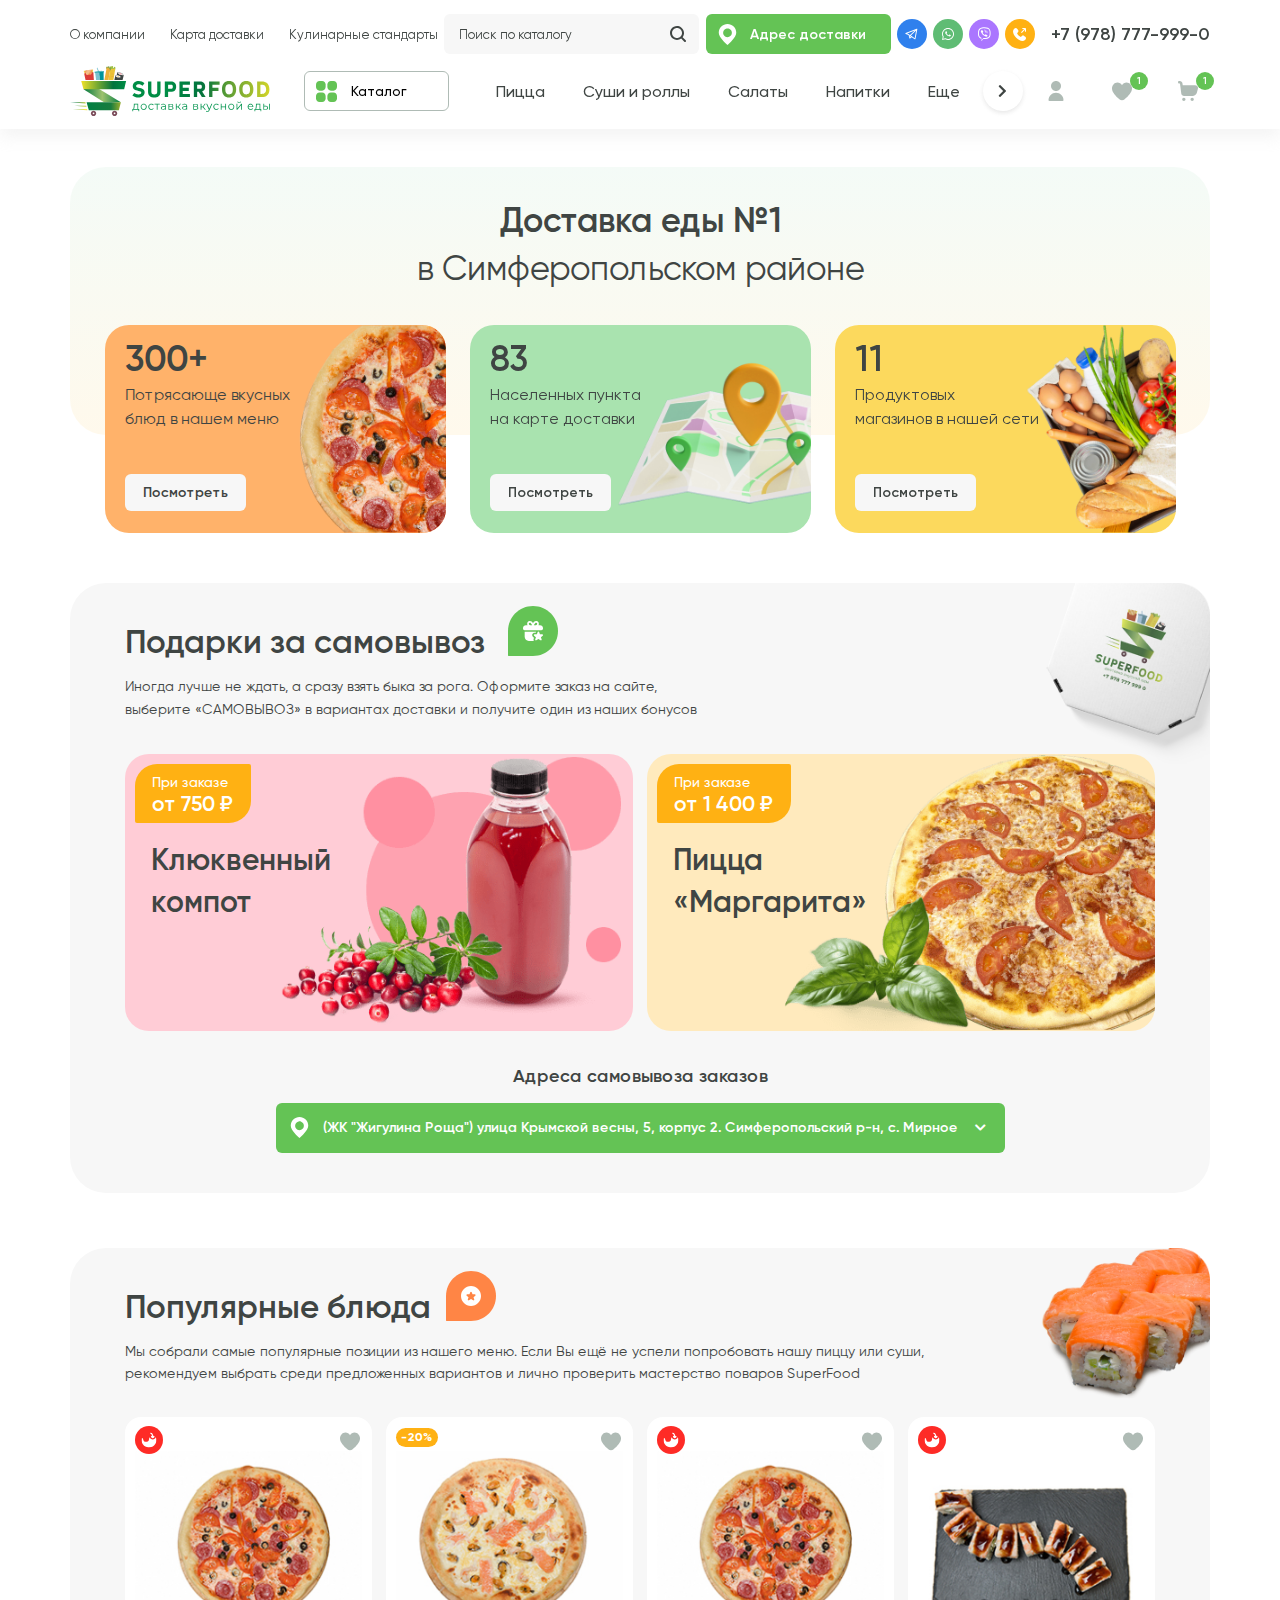
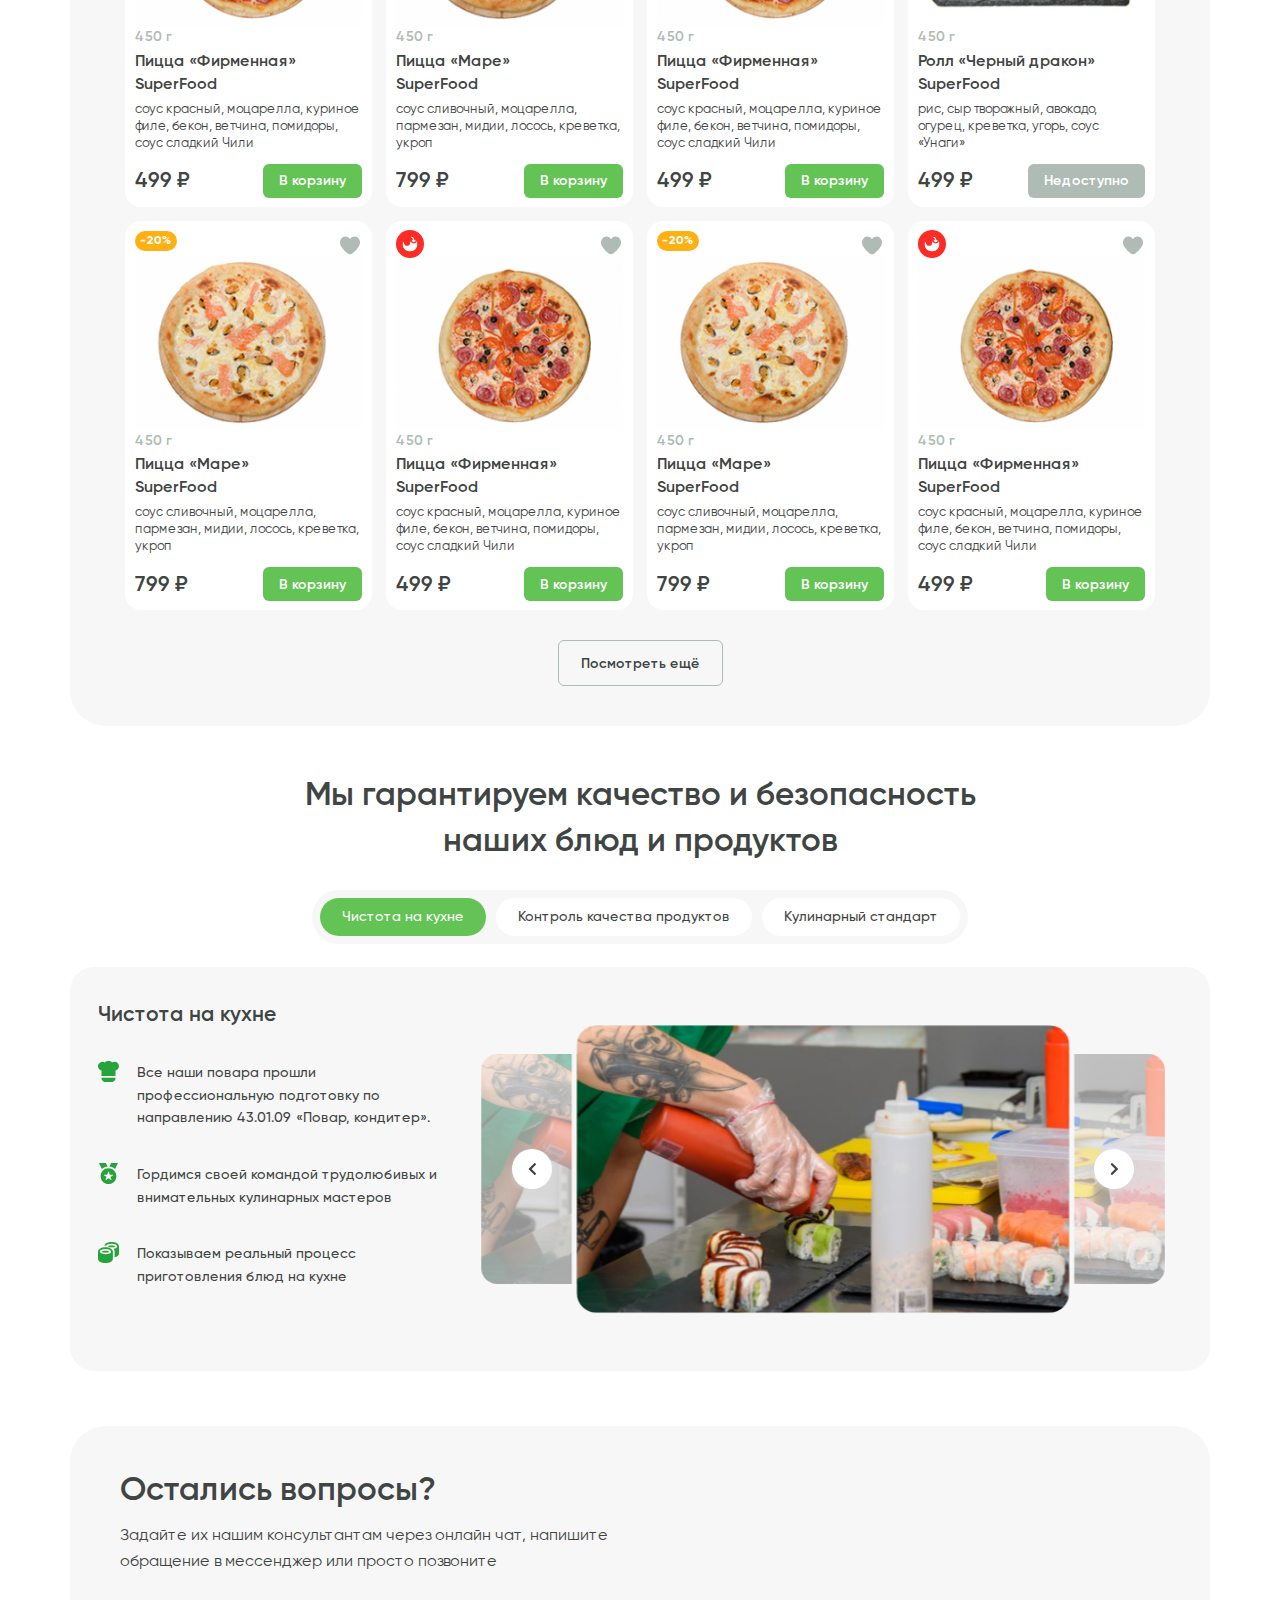
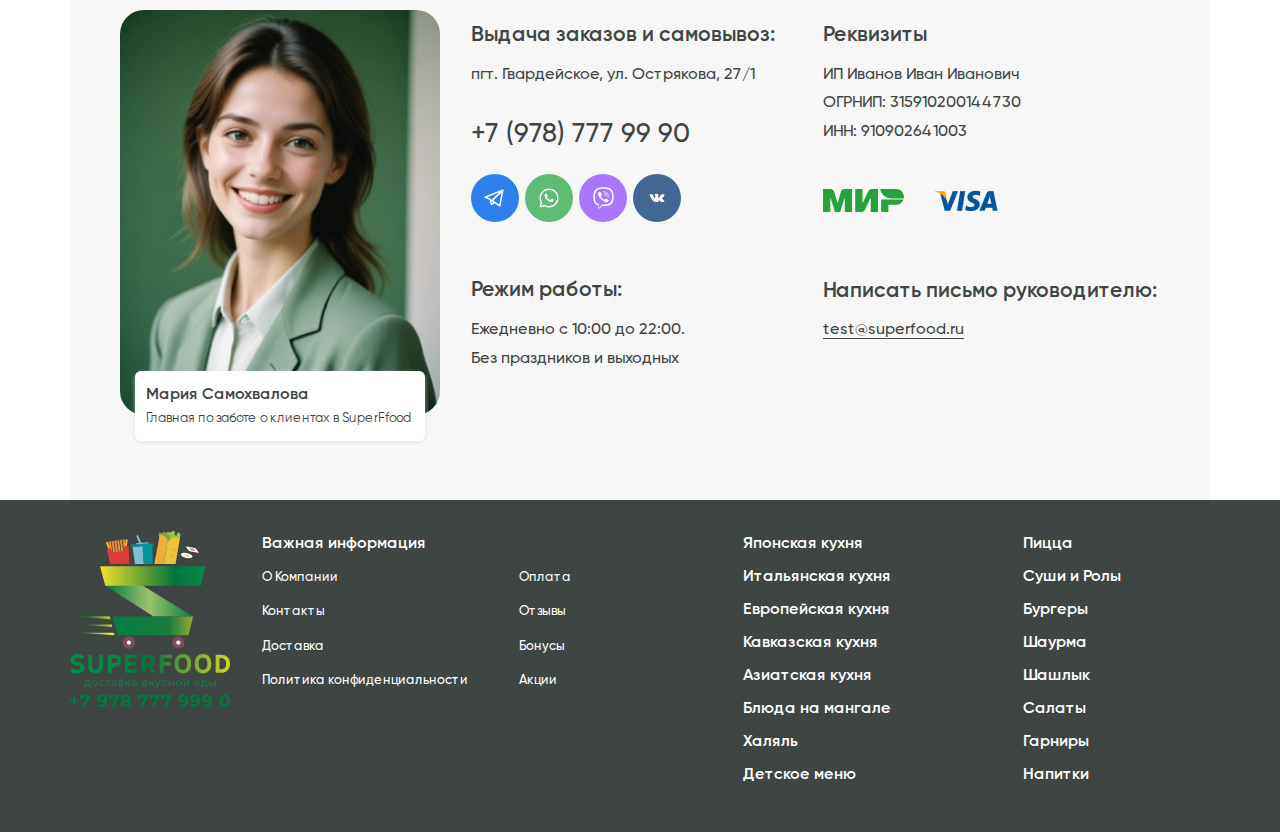
==== index.html @ f04317c8 "Add files via upload" ====
<!DOCTYPE html>
<!--[if lt IE 7]><html lang="ru" class="lt-ie9 lt-ie8 lt-ie7"><![endif]-->
<!--[if IE 7]><html lang="ru" class="lt-ie9 lt-ie8"><![endif]-->
<!--[if IE 8]><html lang="ru" class="lt-ie9"><![endif]-->
<!--[if gt IE 8]><!-->
<html lang="ru">
<!--<![endif]-->
<head>
	<meta charset="utf-8" />
	<title>Заголовок</title>
	<meta http-equiv="X-UA-Compatible" content="IE=edge" />
	<meta name="viewport" content="width=device-width, initial-scale=1, maximum-scale=1">
	<meta name="format-detection" content="telephone=no" />
	<link rel="shortcut icon" href="favicon.png" />
	<link rel="stylesheet" href="libs/bootstrap/bootstrap-grid.css" />
	<link rel="stylesheet" href="libs/fontawesome-free-5.12.0-web/css/all.min.css" />
	<link rel="stylesheet" href="libs/fancybox-master/dist/jquery.fancybox.min.css" />
	<link rel="stylesheet" href="libs/slick-1.5.9/slick/slick.css" />
	<link rel="stylesheet" href="libs/slick-1.5.9/slick/slick-theme.css" />
	<link rel="stylesheet" href="css/fonts.css" />
	<link rel="stylesheet" href="css/main.css?ver=1.1" />
	<link rel="stylesheet" href="css/media.css?ver=1.1" />
</head>
<body>

	<div class="wrapper">

		<div class="buttons-fixed">
			<a href="#" class="btn-fixed">
				<span class="btn-fixed__icon">
					<img src="img/menu.svg" alt="alt">
				</span>
				<span class="btn-fixed__title">Каталог</span>
			</a>
			<a href="#" class="btn-fixed">
				<span class="btn-fixed__icon">
					<img src="img/user.svg" alt="alt">
				</span>
				<span class="btn-fixed__title">Войти</span>
			</a>
			<a href="#" class="btn-fixed">
				<span class="btn-fixed__icon">
					<img src="img/heart.svg" alt="alt">
					<span class="btn-fixed__value">1</span>
				</span>
				<span class="btn-fixed__title">Избранное</span>
			</a>
			<a href="#" class="btn-fixed">
				<span class="btn-fixed__icon">
					<img src="img/cart.svg" alt="alt">
					<span class="btn-fixed__value">1</span>
				</span>
				<span class="btn-fixed__title">Корзина</span>
			</a>
			<a href="tel:+79787779990" class="phone-mobile"><img src="img/call.svg" alt="alt"></a>
		</div>

		<header class="header">
			<div class="container">
				<div class="header__top">
					<ul class="menu">
						<li><a href="#">О компании</a></li>
						<li><a href="#">Карта доставки</a></li>
						<li><a href="#">Кулинарные стандарты</a></li>
					</ul>
					<div class="form-search">
						<form>
							<input type="text" placeholder="Поиск по каталогу" required="required">
							<button class="btn-search"></button>
						</form>
					</div>
					<a href="#" class="btn-main btn-main_location"><img src="img/marker.svg" alt="alt">Адрес доставки</a>
					<ul class="list-socials">
						<li><a href="#" target="_blank"><img src="img/tg.svg" alt="alt"></a></li>
						<li><a href="#" target="_blank"><img src="img/wp.svg" alt="alt"></a></li>
						<li><a href="#" target="_blank"><img src="img/vb.svg" alt="alt"></a></li>
					</ul>
					<a href="tel:+79787779990" class="phone-main"><img src="img/call.svg" alt="alt">+7 (978) 777-999-0</a>
					<span class='sandwich'>
						<span class='sw-topper'></span>
						<span class='sw-bottom'></span>
						<span class='sw-footer'></span>
					</span>
				</div>
				<div class="header__bottom">
					<a href="#" class="logo">
						<img src="img/logo.svg" alt="alt">
					</a>
					<a href="#" class="btn-catalog"><img src="img/menu.svg" alt="alt">Каталог</a>
					<ul class="navigation">
						<li><a href="#">Пицца</a></li>
						<li><a href="#">Суши и роллы</a></li>
						<li><a href="#">Салаты</a></li>
						<li><a href="#">Напитки</a></li>
						<li><a href="#">Еще</a></li>
						<li><a href="#">Пицца</a></li>
						<li><a href="#">Суши и роллы</a></li>
						<li><a href="#">Салаты</a></li>
						<li><a href="#">Напитки</a></li>
					</ul>
					<a href="#" class="btn-header">
						<img src="img/user.svg" alt="alt">
					</a>
					<a href="#" class="btn-header">
						<span class="btn-header__value">1</span>
						<img src="img/heart.svg" alt="alt">
					</a>
					<a href="#" class="btn-header">
						<span class="btn-header__value">1</span>
						<img src="img/cart.svg" alt="alt">
					</a>
				</div>
			</div>
			<div class="menu-mobile">
				<ul class="menu">
					<li><a href="#">Главная</a></li>
					<li><a href="#">О компании</a></li>
					<li><a href="#">Карта доставки</a></li>
					<li><a href="#">Кулинарные стандарты</a></li>
				</ul>
				<a href="#" class="btn-main btn-main_location"><img src="img/marker.svg" alt="alt">Адрес доставки</a>
				<a href="tel:+79787779990" class="phone-main"><img src="img/call.svg" alt="alt">+7 (978) 777-999-0</a>
			</div>
			<div class="menu-overlay"></div>
		</header>

		<section class="billbord">
			<div class="container">
				<div class="billbord__block">
					<h1 class="title-big"><strong>Доставка еды №1</strong> <br>в Симферопольском районе</h1>
					<ul class="slider-banners">
						<li>
							<div class="item-banner item-banner_1">
								<div class="item-banner__value">300+</div>
								<p>Потрясающе вкусных <br>блюд в нашем меню</p>
								<a href="#" class="btn-main">Посмотреть</a>
								<div class="item-banner__image">
									<img src="img/banner1.png" alt="alt">
								</div>
							</div>
						</li>
						<li>
							<div class="item-banner item-banner_2">
								<div class="item-banner__value">83</div>
								<p>Населенных пункта <br>на карте доставки</p>
								<a href="#" class="btn-main">Посмотреть</a>
								<div class="item-banner__image">
									<img src="img/banner2.png" alt="alt">
								</div>
							</div>
						</li>
						<li>
							<div class="item-banner item-banner_3">
								<div class="item-banner__value">11</div>
								<p>Продуктовых <br>магазинов в нашей сети</p>
								<a href="#" class="btn-main">Посмотреть</a>
								<div class="item-banner__image">
									<img src="img/banner3.png" alt="alt">
								</div>
							</div>
						</li>
					</ul>
				</div>
			</div>
		</section>

		<section class="pickup">
			<div class="container">
				<div class="pickup__block">
					<h2 class="title-section">Подарки за самовывоз <img src="img/ic_title1.svg" alt="alt"></h2>
					<div class="descr-section">Иногда лучше не ждать, а сразу взять быка за рога. Оформите заказ на сайте, выберите <span>«самовывоз»</span> в вариантах доставки и получите один из наших бонусов</div>
					<div class="row row_main">
						<div class="col-lg-6">
							<a href="#" class="item-product item-product_1">
								<span class="item-product__price">При заказе <strong>от 750 ₽</strong></span>
								<span class="item-product__title">Клюквенный компот</span>
								<span class="item-product__image">
									<img src="img/item_product1.png" class="hidden-mob" alt="alt">
									<img src="img/item_product1_mob.png" class="show-mob" alt="alt">
								</span>
							</a>
						</div>
						<div class="col-lg-6">
							<a href="#" class="item-product item-product_2">
								<span class="item-product__price">При заказе <strong>от 1 400 ₽</strong></span>
								<span class="item-product__title">Пицца «Маргарита»</span>
								<span class="item-product__image">
									<img src="img/item_product2.png" alt="alt">
								</span>
							</a>
						</div>
					</div>
					<div class="title-small">Адреса самовывоза заказов</div>
					<div class="wrap-select">
						<div class="select-location">
							<select>
								<option value="1">(ЖК "Жигулина Роща") улица Крымской весны, 5, корпус 2. Симферопольский р-н, с. Мирное</option>
								<option value="1">(ЖК "Жигулина Роща") улица Крымской весны, 5, корпус 2. Симферопольский р-н, с. Мирное</option>
								<option value="1">(ЖК "Жигулина Роща") улица Крымской весны, 5, корпус 2. Симферопольский р-н, с. Мирное</option>
							</select>
						</div>
					</div>
					<div class="pickup__image">
						<img src="img/ic_pickup.png" alt="alt">
					</div>
				</div>
			</div>
		</section>

		<section class="catalog">
			<div class="container">
				<div class="catalog__block">
					<h2 class="title-section">Популярные блюда<img src="img/ic_title2.svg" alt="alt"></h2>
					<div class="descr-section">Мы собрали самые популярные позиции из нашего меню. Если Вы ещё не успели попробовать нашу пиццу или суши, рекомендуем выбрать среди предложенных вариантов и лично проверить мастерство поваров SuperFood</div>
					<div class="row row_main">
						<div class="col-lg-3 col-md-4 col-6">
							<div class="item-catalog">
								<div class="tags-wrap">
									<div class="tag"><img src="img/tag1.svg" alt="alt"></div>
								</div>
								<div class="btn-like"></div>
								<a href="#" class="item-catalog__image">
									<img src="img/catalog1.jpg" alt="alt">
								</a>
								<div class="item-catalog__value">450 г</div>
								<a href="#" class="item-catalog__title">Пицца «Фирменная» SuperFood</a>
								<div class="item-catalog__descr">соус красный, моцарелла, куриное филе, бекон, ветчина, помидоры, соус сладкий Чили</div>
								<div class="item-catalog__bottom">
									<div class="price-main">499 ₽</div>
									<a href="#" class="btn-main">В корзину</a>
								</div>
							</div>
						</div>
						<div class="col-lg-3 col-md-4 col-6">
							<div class="item-catalog">
								<div class="tags-wrap">
									<div class="tag"><span>-20%</span></div>
								</div>
								<div class="btn-like"></div>
								<a href="#" class="item-catalog__image">
									<img src="img/catalog2.jpg" alt="alt">
								</a>
								<div class="item-catalog__value">450 г</div>
								<a href="#" class="item-catalog__title">Пицца «Маре» <br>SuperFood</a>
								<div class="item-catalog__descr">соус сливочный, моцарелла, пармезан, мидии, лосось, креветка, укроп</div>
								<div class="item-catalog__bottom">
									<div class="price-main">799 ₽</div>
									<a href="#" class="btn-main">В корзину</a>
								</div>
							</div>
						</div>
						<div class="col-lg-3 col-md-4 col-6">
							<div class="item-catalog">
								<div class="tags-wrap">
									<div class="tag"><img src="img/tag1.svg" alt="alt"></div>
								</div>
								<div class="btn-like"></div>
								<a href="#" class="item-catalog__image">
									<img src="img/catalog1.jpg" alt="alt">
								</a>
								<div class="item-catalog__value">450 г</div>
								<a href="#" class="item-catalog__title">Пицца «Фирменная» SuperFood</a>
								<div class="item-catalog__descr">соус красный, моцарелла, куриное филе, бекон, ветчина, помидоры, соус сладкий Чили</div>
								<div class="item-catalog__bottom">
									<div class="price-main">499 ₽</div>
									<a href="#" class="btn-main">В корзину</a>
								</div>
							</div>
						</div>
						<div class="col-lg-3 col-md-4 col-6">
							<div class="item-catalog">
								<div class="tags-wrap">
									<div class="tag"><img src="img/tag1.svg" alt="alt"></div>
								</div>
								<div class="btn-like"></div>
								<a href="#" class="item-catalog__image">
									<img src="img/catalog3.jpg" alt="alt">
								</a>
								<div class="item-catalog__value">450 г</div>
								<a href="#" class="item-catalog__title">Ролл «Черный дракон» <br>SuperFood</a>
								<div class="item-catalog__descr">рис, сыр творожный, авокадо, огурец, креветка, угорь, соус «Унаги»</div>
								<div class="item-catalog__bottom">
									<div class="price-main">499 ₽</div>
									<a href="#" class="btn-main disabled">Недоступно</a>
								</div>
							</div>
						</div>
						<div class="col-lg-3 col-md-4 col-6">
							<div class="item-catalog">
								<div class="tags-wrap">
									<div class="tag"><span>-20%</span></div>
								</div>
								<div class="btn-like"></div>
								<a href="#" class="item-catalog__image">
									<img src="img/catalog2.jpg" alt="alt">
								</a>
								<div class="item-catalog__value">450 г</div>
								<a href="#" class="item-catalog__title">Пицца «Маре» <br>SuperFood</a>
								<div class="item-catalog__descr">соус сливочный, моцарелла, пармезан, мидии, лосось, креветка, укроп</div>
								<div class="item-catalog__bottom">
									<div class="price-main">799 ₽</div>
									<a href="#" class="btn-main">В корзину</a>
								</div>
							</div>
						</div>
						<div class="col-lg-3 col-md-4 col-6">
							<div class="item-catalog">
								<div class="tags-wrap">
									<div class="tag"><img src="img/tag1.svg" alt="alt"></div>
								</div>
								<div class="btn-like"></div>
								<a href="#" class="item-catalog__image">
									<img src="img/catalog1.jpg" alt="alt">
								</a>
								<div class="item-catalog__value">450 г</div>
								<a href="#" class="item-catalog__title">Пицца «Фирменная» SuperFood</a>
								<div class="item-catalog__descr">соус красный, моцарелла, куриное филе, бекон, ветчина, помидоры, соус сладкий Чили</div>
								<div class="item-catalog__bottom">
									<div class="price-main">499 ₽</div>
									<a href="#" class="btn-main">В корзину</a>
								</div>
							</div>
						</div>
						<div class="col-lg-3 col-md-4 col-6">
							<div class="item-catalog">
								<div class="tags-wrap">
									<div class="tag"><span>-20%</span></div>
								</div>
								<div class="btn-like"></div>
								<a href="#" class="item-catalog__image">
									<img src="img/catalog2.jpg" alt="alt">
								</a>
								<div class="item-catalog__value">450 г</div>
								<a href="#" class="item-catalog__title">Пицца «Маре» <br>SuperFood</a>
								<div class="item-catalog__descr">соус сливочный, моцарелла, пармезан, мидии, лосось, креветка, укроп</div>
								<div class="item-catalog__bottom">
									<div class="price-main">799 ₽</div>
									<a href="#" class="btn-main">В корзину</a>
								</div>
							</div>
						</div>
						<div class="col-lg-3 col-md-4 col-6">
							<div class="item-catalog">
								<div class="tags-wrap">
									<div class="tag"><img src="img/tag1.svg" alt="alt"></div>
								</div>
								<div class="btn-like"></div>
								<a href="#" class="item-catalog__image">
									<img src="img/catalog1.jpg" alt="alt">
								</a>
								<div class="item-catalog__value">450 г</div>
								<a href="#" class="item-catalog__title">Пицца «Фирменная» SuperFood</a>
								<div class="item-catalog__descr">соус красный, моцарелла, куриное филе, бекон, ветчина, помидоры, соус сладкий Чили</div>
								<div class="item-catalog__bottom">
									<div class="price-main">499 ₽</div>
									<a href="#" class="btn-main">В корзину</a>
								</div>
							</div>
						</div>
					</div>
					<div class="bottom-button">
						<a href="#" class="btn-main btn-main_border">Посмотреть ещё</a>
					</div>
					<div class="catalog__image">
						<img src="img/ic_catalog.png" alt="alt">
					</div>
				</div>
			</div>
		</section>

		<section class="about">
			<div class="container">
				<h2 class="title-section">Мы гарантируем качество и безопасность наших блюд и продуктов</h2>
				<div class="tabs-wrap">
					<ul class="tabs">
						<li class="active"><a href="#tab1">Чистота на кухне</a></li>
						<li><a href="#tab2">Контроль качества продуктов</a></li>
						<li><a href="#tab3">Кулинарный стандарт</a></li>
					</ul>
				</div>
				<div class="tab-container about__block">
					<div class="tab-pane" id="tab1">
						<div class="row">
							<div class="col-lg-4">
								<div class="about__info">
									<div class="title-block">Чистота на кухне</div>
									<ul>
										<li><img src="img/ic_about1.svg" alt="alt">Все наши повара прошли профессиональную подготовку по направлению 43.01.09 «Повар, кондитер». </li>
										<li><img src="img/ic_about2.svg" alt="alt">Гордимся своей командой трудолюбивых и внимательных кулинарных мастеров </li>
										<li><img src="img/ic_about3.svg" alt="alt">Показываем реальный процесс приготовления блюд на кухне</li>
									</ul>
								</div>
							</div>
							<div class="col-lg-8">
								<ul class="slider-about">
									<li>
										<div class="slider-about__item">
											<img src="img/slide_about1.jpg" alt="alt">
										</div>
									</li>
									<li>
										<div class="slider-about__item">
											<img src="img/slide_about1.jpg" alt="alt">
										</div>
									</li>
									<li>
										<div class="slider-about__item">
											<img src="img/slide_about1.jpg" alt="alt">
										</div>
									</li>
									<li>
										<div class="slider-about__item">
											<img src="img/slide_about1.jpg" alt="alt">
										</div>
									</li>
									<li>
										<div class="slider-about__item">
											<img src="img/slide_about1.jpg" alt="alt">
										</div>
									</li>
									<li>
										<div class="slider-about__item">
											<img src="img/slide_about1.jpg" alt="alt">
										</div>
									</li>
									<li>
										<div class="slider-about__item">
											<img src="img/slide_about1.jpg" alt="alt">
										</div>
									</li>
									<li>
										<div class="slider-about__item">
											<img src="img/slide_about1.jpg" alt="alt">
										</div>
									</li>
									<li>
										<div class="slider-about__item">
											<img src="img/slide_about1.jpg" alt="alt">
										</div>
									</li>
									<li>
										<div class="slider-about__item">
											<img src="img/slide_about1.jpg" alt="alt">
										</div>
									</li>
								</ul>
							</div>
						</div>
					</div>
					<div class="tab-pane" id="tab2">
						<div class="row">
							<div class="col-lg-4">
								<div class="about__info">
									<div class="title-block">Контроль качества продуктов</div>
									<ul>
										<li><img src="img/ic_about1.svg" alt="alt">Все наши повара прошли профессиональную подготовку по направлению 43.01.09 «Повар, кондитер». </li>
										<li><img src="img/ic_about2.svg" alt="alt">Гордимся своей командой трудолюбивых и внимательных кулинарных мастеров </li>
										<li><img src="img/ic_about3.svg" alt="alt">Показываем реальный процесс приготовления блюд на кухне</li>
									</ul>
								</div>
							</div>
							<div class="col-lg-8">
								<ul class="slider-about">
									<li>
										<div class="slider-about__item">
											<img src="img/slide_about1.jpg" alt="alt">
										</div>
									</li>
									<li>
										<div class="slider-about__item">
											<img src="img/slide_about1.jpg" alt="alt">
										</div>
									</li>
									<li>
										<div class="slider-about__item">
											<img src="img/slide_about1.jpg" alt="alt">
										</div>
									</li>
									<li>
										<div class="slider-about__item">
											<img src="img/slide_about1.jpg" alt="alt">
										</div>
									</li>
									<li>
										<div class="slider-about__item">
											<img src="img/slide_about1.jpg" alt="alt">
										</div>
									</li>
									<li>
										<div class="slider-about__item">
											<img src="img/slide_about1.jpg" alt="alt">
										</div>
									</li>
									<li>
										<div class="slider-about__item">
											<img src="img/slide_about1.jpg" alt="alt">
										</div>
									</li>
									<li>
										<div class="slider-about__item">
											<img src="img/slide_about1.jpg" alt="alt">
										</div>
									</li>
									<li>
										<div class="slider-about__item">
											<img src="img/slide_about1.jpg" alt="alt">
										</div>
									</li>
									<li>
										<div class="slider-about__item">
											<img src="img/slide_about1.jpg" alt="alt">
										</div>
									</li>
								</ul>
							</div>
						</div>
					</div>
					<div class="tab-pane" id="tab3">
						<div class="row">
							<div class="col-lg-4">
								<div class="about__info">
									<div class="title-block">Кулинарный стандарт</div>
									<ul>
										<li><img src="img/ic_about1.svg" alt="alt">Все наши повара прошли профессиональную подготовку по направлению 43.01.09 «Повар, кондитер». </li>
										<li><img src="img/ic_about2.svg" alt="alt">Гордимся своей командой трудолюбивых и внимательных кулинарных мастеров </li>
										<li><img src="img/ic_about3.svg" alt="alt">Показываем реальный процесс приготовления блюд на кухне</li>
									</ul>
								</div>
							</div>
							<div class="col-lg-8">
								<ul class="slider-about">
									<li>
										<div class="slider-about__item">
											<img src="img/slide_about1.jpg" alt="alt">
										</div>
									</li>
									<li>
										<div class="slider-about__item">
											<img src="img/slide_about1.jpg" alt="alt">
										</div>
									</li>
									<li>
										<div class="slider-about__item">
											<img src="img/slide_about1.jpg" alt="alt">
										</div>
									</li>
									<li>
										<div class="slider-about__item">
											<img src="img/slide_about1.jpg" alt="alt">
										</div>
									</li>
									<li>
										<div class="slider-about__item">
											<img src="img/slide_about1.jpg" alt="alt">
										</div>
									</li>
									<li>
										<div class="slider-about__item">
											<img src="img/slide_about1.jpg" alt="alt">
										</div>
									</li>
									<li>
										<div class="slider-about__item">
											<img src="img/slide_about1.jpg" alt="alt">
										</div>
									</li>
									<li>
										<div class="slider-about__item">
											<img src="img/slide_about1.jpg" alt="alt">
										</div>
									</li>
									<li>
										<div class="slider-about__item">
											<img src="img/slide_about1.jpg" alt="alt">
										</div>
									</li>
									<li>
										<div class="slider-about__item">
											<img src="img/slide_about1.jpg" alt="alt">
										</div>
									</li>
								</ul>
							</div>
						</div>
					</div>
				</div>
			</div>
		</section>

		<section class="consultation">
			<div class="container">
				<div class="consultation__block">
					<h2 class="title-section">Остались вопросы? <img src="img/ic_title3.svg" class="show-mob" alt="alt"></h2>
					<div class="descr-section">Задайте их нашим консультантам через онлайн чат, напишите обращение в мессенджер или просто позвоните</div>
					<div class="row row_consultation">
						<div class="col-lg-4">
							<div class="consultation__image">
								<img src="img/consultation.jpg" alt="alt">
								<div class="consultation__info">
									<div class="consultation__name">Мария Самохвалова</div>
									<p>Главная по заботе о клиентах в SuperFfood</p>
								</div>
							</div>
						</div>
						<div class="col-lg-4">
							<div class="title-block">Выдача заказов и самовывоз:</div>
							<p>пгт. Гвардейское, ул. Острякова, 27/1</p>
							<a href="tel:+79787779990" class="phone-page">+7 (978) 777 99 90</a>
							<ul class="list-socials">
								<li><a href="#" target="_blank"><img src="img/tg.svg" alt="alt"></a></li>
								<li><a href="#" target="_blank"><img src="img/wp.svg" alt="alt"></a></li>
								<li><a href="#" target="_blank"><img src="img/vb.svg" alt="alt"></a></li>
								<li><a href="#" target="_blank"><img src="img/vk.svg" alt="alt"></a></li>
							</ul>
							<div class="title-block">Режим работы:</div>
							<p>Ежедневно с 10:00 до 22:00.</p>
							<p>Без праздников и выходных</p>
						</div>
						<div class="col-lg-4">
							<div class="title-block">Реквизиты</div>
							<p>ИП Иванов Иван Иванович</p>
							<p>ОГРНИП: 315910200144730</p>
							<p>ИНН: 910902641003</p>
							<ul class="list-payments">
								<li><img src="img/payment1.svg" alt="alt"></li>
								<li><img src="img/payment2.png" alt="alt"></li>
							</ul>
							<div class="title-block">Написать письмо руководителю:</div>
							<a href="mailto:test@superfood.ru" class="link-simple">test@superfood.ru</a>
						</div>
					</div>
				</div>
			</div>
		</section>

		<footer class="footer">
			<div class="container">
				<div class="row">
					<div class="col-lg-2">
						<a href="#" class="footer__logo">
							<img src="img/logo_footer.svg" class="hidden-mob" alt="alt">
							<img src="img/logo.svg" class="show-mob" alt="alt">
						</a>
					</div>
					<div class="col-lg-5">
						<div class="footer__title">Важная информация</div>
						<ul class="footer__nav footer__nav_small">
							<li><a href="#">О Компании</a></li>
							<li><a href="#">Оплата</a></li>
							<li><a href="#">Контакты </a></li>
							<li><a href="#">Отзывы</a></li>
							<li><a href="#">Доставка</a></li>
							<li><a href="#">Бонусы</a></li>
							<li><a href="#">Политика конфиденциальности</a></li>
							<li><a href="#">Акции</a></li>
						</ul>
					</div>
					<div class="col-lg-5">
						<ul class="footer__nav footer__nav_big">
							<li><a href="#">Японская кухня</a></li>
							<li><a href="#">Пицца</a></li>
							<li><a href="#">Итальянская кухня</a></li>
							<li><a href="#">Суши и Ролы</a></li>
							<li><a href="#">Европейская кухня</a></li>
							<li><a href="#">Бургеры</a></li>
							<li><a href="#">Кавказская кухня</a></li>
							<li><a href="#">Шаурма</a></li>
							<li><a href="#">Азиатская кухня</a></li>
							<li><a href="#">Шашлык</a></li>
							<li><a href="#">Блюда на мангале</a></li>
							<li><a href="#">Салаты</a></li>
							<li><a href="#">Халяль</a></li>
							<li><a href="#">Гарниры</a></li>
							<li><a href="#">Детское меню</a></li>
							<li><a href="#">Напитки</a></li>
						</ul>
					</div>
				</div>
			</div>
		</footer>
		
	</div>

	<!--[if lt IE 9]>
	<script src="libs/html5shiv/es5-shim.min.js"></script>
	<script src="libs/html5shiv/html5shiv.min.js"></script>
	<script src="libs/html5shiv/html5shiv-printshiv.min.js"></script>
	<script src="libs/respond/respond.min.js"></script>
	<![endif]-->
	<script src="libs/jquery/jquery-3.6.0.min.js"></script>
	<script src="libs/jquery-mousewheel/jquery.mousewheel.min.js"></script>
	<script src="libs/fancybox-master/dist/jquery.fancybox.min.js"></script>
	<script src="libs/slick-1.5.9/slick/slick.min.js"></script>
	<script src="libs/scroll2id/PageScroll2id.min.js"></script>
	<script src="libs/mask/jquery.maskedinput.js"></script>
	<script src="libs/jQueryFormStyler-master/jquery.formstyler.min.js"></script>
	<script src="js/common.js?ver=1.1"></script>
	<!-- Yandex.Metrika counter --><!-- /Yandex.Metrika counter -->
	<!-- Google Analytics counter --><!-- /Google Analytics counter -->
</body>
</html>
---- css/fonts.css ----
@font-face {
    font-family: 'Gilroy';
    src: url('../fonts/Gilroy-Light.eot');
    src: url('../fonts/Gilroy-Light.eot?#iefix') format('embedded-opentype'),
    url('../fonts/Gilroy-Light.woff') format('woff'),
    url('../fonts/Gilroy-Light.ttf') format('truetype');
    font-weight: 300;
    font-style: normal;
    }
@font-face {
	font-family: 'Gilroy';
	src: url('../fonts/Gilroy-Regular.eot');
	src: url('../fonts/Gilroy-Regular.eot?#iefix') format('embedded-opentype'),
	url('../fonts/Gilroy-Regular.woff') format('woff'),
	url('../fonts/Gilroy-Regular.ttf') format('truetype');
	font-weight: normal;
	font-style: normal;
}
@font-face {
	font-family: 'Gilroy';
	src: url('../fonts/Gilroy-Medium.eot');
	src: url('../fonts/Gilroy-Medium.eot?#iefix') format('embedded-opentype'),
	url('../fonts/Gilroy-Medium.woff') format('woff'),
	url('../fonts/Gilroy-Medium.ttf') format('truetype');
	font-weight: 500;
	font-style: normal;
}
@font-face {
	font-family: 'Gilroy';
	src: url('../fonts/Gilroy-SemiBold.eot');
	src: url('../fonts/Gilroy-SemiBold.eot?#iefix') format('embedded-opentype'),
	url('../fonts/Gilroy-SemiBold.woff') format('woff'),
	url('../fonts/Gilroy-SemiBold.ttf') format('truetype');
	font-weight: 600;
	font-style: normal;
}
@font-face {
	font-family: 'Gilroy';
	src: url('../fonts/Gilroy-Bold.eot');
	src: url('../fonts/Gilroy-Bold.eot?#iefix') format('embedded-opentype'),
	url('../fonts/Gilroy-Bold.woff') format('woff'),
	url('../fonts/Gilroy-Bold.ttf') format('truetype');
	font-weight: 700;
	font-style: normal;
}
---- css/main.css ----
*::-webkit-input-placeholder {
	color: #3F4543;
	opacity: 1;
}
*:-moz-placeholder {
	color: #3F4543;
	opacity: 1;
}
*::-moz-placeholder {
	color: #3F4543;
	opacity: 1;
}
*:-ms-input-placeholder {
	color: #3F4543;
	opacity: 1;
}

body input:focus:required:invalid,
body textarea:focus:required:invalid {
	
}
body input:required:valid,
body textarea:required:valid {
	
}
body {
	font-family: 'Gilroy';
	font-size: 16px;
	line-height: 150%;
	color: #3F4543;
	font-weight: 500;
	overflow-x: hidden;
	margin: 0;
	background-color: #fff;
}
button {
	cursor: pointer;
}
button, input, optgroup, select, textarea {
	font-family: inherit;
}
input {
-webkit-appearance: none;
-moz-appearance: none;
appearance: none;
}
button,
textarea,
input.text,
input[type="text"],
input[type="button"],
input[type="submit"] {
  -webkit-appearance: none;
}
*:link, 
*:visited, 
*:hover, 
*:focus,
*:active {
	outline: 0;
	-webkit-tap-highlight-color: transparent;
}
a, button, input, img {
	transition: all 0.3s;
}
h1,h2,h3,h4,h5,h6 {
	padding: 0;
	margin: 0;
	font-weight: normal;
}
.wrapper {
	padding-top: 140px;
	overflow: hidden;
}
a {
	text-decoration: none;
	outline: none;
}
* {
	outline: none !important;
}
ul {
	padding: 0;
	margin: 0;
}
ul li {
	list-style-type: none;
	outline: none;
}
img {
	outline: none;
	display: block;
}
p {
	padding: 0;
	margin: 0;
}
form {
	margin: 0;
}

.header {
	padding-bottom: 13px;
	box-shadow: 0 8px 15px rgba(217, 217, 217, 0.3);
	position: fixed;
	top: 0;
	left: 0;
	width: 100%;
	z-index: 1000;
	background: #fff;
}
.header__top {
	padding-top: 14px;
	padding-bottom: 12px;
	display: flex;
	align-items: center;
	justify-content: space-between;
}
.menu {
	gap: 48px;
	display: flex;
	align-items: center;
}
.menu li {
	font-size: 14px;
	font-weight: 400;
}
.menu li:last-child {
	margin-right: 0;
}
.menu a {
	color: #3F4543;
	border-bottom: 1px solid transparent;
}
.menu a:hover {
	border-color: #3F4543;
}
.form-search {
	width: 307px;
	position: relative;
}
.form-search input {
	height: 42px;
	padding: 0 17px;
	padding-right: 30px;
	font-size: 14px;
	font-weight: 400;
	border-radius: 6px;
	width: 100%;
	border: none;
	font-family: 'Gilroy';
	background: #F7F7F7;
}
.btn-search {
	width: 42px;
	height: 42px;
	top: 0;
	right: 0;
	border: none;
	background: transparent;
	position: absolute;
	background-image: url(../img/search.svg);
	background-repeat: no-repeat;
	background-position: center;
}
.btn-main {
	height: 42px;
	padding: 0 28px;
	border-radius: 6px;
	font-size: 16px;
	font-weight: 600;
	color: #fff;
	background: #64C355;
	font-family: 'Gilroy';
	display: inline-flex;
	align-items: center;
	justify-content: center;
	text-align: center;
}
.btn-main:hover {
	background: #3da12d;
}
.btn-main.btn-main_location {
	padding-left: 16px;
}
.btn-main.btn-main_location img {
	margin-right: 20px;
}
.list-socials {
	gap: 8px;
	display: flex;
	align-items: center;
}
.list-socials a:hover img {
	opacity: 0.8;
}
.phone-main {
	font-size: 20px;
	font-weight: 600;
	color: #3F4543;
	display: flex;
	align-items: center;
}
.phone-main img {
	margin-right: 16px;
}
.header__bottom {
	display: flex;
	align-items: center;
	justify-content: space-between;
}
.logo img {
	width: 236px;
	height: auto;
}
.btn-catalog {
	padding: 0 13px;
	height: 42px;
	min-width: 164px;
	color: #000;
	border: 1px solid #AFBBB5;
	border-radius: 6px;
	display: inline-flex;
	align-items: center;
	justify-content: flex-start;
	text-align: center;
}
.btn-catalog img {
	margin-right: 20px;
}
.btn-catalog:hover {
	color: #64C355;
}
.slider-banners:not(.slick-initialized) > li:not(:first-child),
.navigation:not(.slick-initialized) > li:not(:first-child) {
	display: none;
}
.navigation {
	width: 620px;
	margin-right: 50px;
}
.navigation a {
	height: 42px;
	padding: 0 18px;
	font-size: 18px;
	color: #3F4543;
	display: flex;
	align-items: center;
	justify-content: center;
}
.navigation a:hover {
	color: #64C355;
}
.navigation .slick-track {
	gap: 20px;
	display: flex !important;
}
.navigation .slick-slide {
	height: inherit !important;
}
.slick-arrow {
	width: 40px;
	height: 40px;
	top: 50%;
	font-size: 14px;
	color: #3F4543 !important;
	border-radius: 50%;
	box-shadow: 0 2px 4px rgba(217, 217, 217, 0.6);
	display: flex;
	align-items: center;
	justify-content: center;
	background: #fff;
	transition: all 0.3s;
}
.slick-arrow:hover {
	box-shadow: 0 2px 4px rgba(217, 217, 217, 1);	
}
.slick-arrow::before {
	display: none;
}
.slick-next {
	right: 0;
}
.slick-prev {
	left: 0;
}
.navigation .slick-next {
	right: -60px;
}
.navigation .slick-prev {
	left: -25px;
}
.navigation .slick-disabled {
	opacity: 0;
	visibility: hidden;
}
.btn-header {
	width: 20px;
	height: 20px;
	margin-right: 18px;
	display: flex;
	align-items: center;
	justify-content: center;
	position: relative;
}
.btn-header img {
	width: 100%;
	height: auto;
	transition: all 0.3s;
}
.btn-header:hover img {
	filter: brightness(40%);
}
.btn-header__value {
	width: 18px;
	height: 18px;
	top: -9px;
	right: -16px;
	font-size: 10px;
	font-weight: 600;
	background: #64C355;
	color: #fff;
	position: absolute;
	display: flex;
	align-items: center;
	justify-content: center;
	border-radius: 50%;
}

.billbord {
	padding-top: 50px;
	padding-bottom: 60px;
}
.billbord__block {
	padding: 43px 46px;
	padding-bottom: 0;
	position: relative;
	z-index: 1;
}
.billbord__block::before {
	position: absolute;
	display: block;
	content: " ";
	top: 0;
	left: 0;
	bottom: 98px;
	right: 0;
	background: linear-gradient(180deg, #f4fbf7 0%, #fff9ec 100%);
	border-radius: 36px;
	z-index: -1;
}
.title-big {
	font-size: 40px;
	line-height: 140%;
	text-align: center;
	font-weight: 400;
}
.title-big strong {
	font-weight: 600;
}
.slider-banners .slick-track {
	display: flex !important;
}
.slider-banners .slick-slide {
	padding: 0 25px;
	height: inherit !important;
}
.slider-banners .slick-list {
	margin: 0 -25px;
}
.slider-banners {
	margin-top: 47px;
}
.item-banner {
	height: 230px;
	padding: 25px 23px;
	padding-right: 145px;
	font-size: 20px;
	line-height: 150%;
	font-weight: 400;
	border-radius: 24px;
	background: #ffb26a;
	position: relative;
	display: flex;
	flex-direction: column;
	align-items: flex-start;
	overflow: hidden;
	z-index: 1;
}
.item-banner__value {
	font-size: 36px;
	margin-bottom: 12px;
	font-weight: 600;
}
.item-banner__image {
	top: 0;
	right: 0;
	bottom: 0;
	display: flex;
	align-items: center;
	justify-content: flex-end;
	position: absolute;
	z-index: -1;
}
.item-banner .btn-main {
	font-size: 14px;
	padding: 0 18px;
	height: 37px;
	margin-top: auto;
	color: #3F4543;
	background: #F7F7F7;
}
.item-banner .btn-main:hover {
	background: #e3dfdf;	
}
.item-banner_2 {
	background: #a9e3af;
}
.item-banner_3 {
	background: #fcd95d;
}

.pickup {
	padding-bottom: 74px;
}
.catalog__block,
.pickup__block {
	padding: 23px 93px;
	padding-bottom: 48px;
	background: #F7F7F7;
	border-radius: 36px;
	position: relative;
}
.catalog__image,
.pickup__image {
	top: 0;
	right: 0;
	position: absolute;
}
.title-section {
	font-size: 36px;
	margin-bottom: 10px;
	line-height: 140%;
	font-weight: 600;
	display: flex;
	align-items: flex-end;
}
.title-section img {
	margin-left: 21px;
	margin-bottom: 10px;
}
.descr-section {
	max-width: 657px;
	font-weight: 400;
	line-height: 162%;
}
.descr-section span {
	text-transform: uppercase;
}
.row {
	margin: 0 -11px;
}
.row > div {
	padding: 0 11px;
}
.row.row_main {
	margin-bottom: -24px;
}
.row.row_main > div {
	margin-bottom: 24px;
}
.item-product {
	height: 316px;
	padding: 10px;
	border-radius: 24px;
	overflow: hidden;
	background: #ffccd6;
	position: relative;
	z-index: 1;
	color: #3F4543;
	display: block;
}
.item-product__price {
	padding: 10px 23px;
	line-height: 162%;
	border-radius: 22px 2px;
	background: #FFB113;
	color: #fff;
	display: inline-block;
}
.item-product__price strong {
	font-size: 24px;
	line-height: 108%;
	font-weight: 600;
	display: block;
}
.item-product__title {
	font-size: 36px;
	margin: 24px;
	max-width: 225px;
	margin-bottom: 0;
	margin-right: 0;
	font-weight: 600;
	line-height: 140%;
	display: block;
	color: #3F4543;
}
.item-product__image {
	position: absolute;
	top: 0;
	right: 0;
	bottom: 0;
	z-index: -1;
	display: flex;
	align-items: center;
}
.item-product_1 .item-product__image {
	right: 12px;
}
.item-product_2 {
	background: #ffeabd;
}
.pickup__block .row_main {
	padding-top: 40px;
	padding-bottom: 44px;
}
.title-small {
	font-size: 20px;
	font-weight: 600;
	line-height: 140%;
}
.pickup__block .title-small {
	margin-bottom: 14px;
	text-align: center;
}
.select-location .jq-selectbox__select-text {
	padding: 0 52px;
	height: 56px;
	font-weight: 600;
	color: #fff;
	border-radius: 6px;
	background: #64C355;
	display: flex;
	align-items: center;
	justify-content: center;
	white-space: nowrap;
	overflow: hidden;
	cursor: pointer;
	background-image: url(../img/marker2.svg);
	background-repeat: no-repeat;
	background-position: left 16px center;
	transition: all 0.3s;
}
.select-location .jq-selectbox__dropdown li:hover,
.select-location .jq-selectbox__select-text:hover {
	background-color: #3da12d;
}
.select-location .jq-selectbox__trigger {
	width: 19px;
	height: 19px;
	font-size: 12px;
	right: 15px;
	color: #fff;
	top: 0;
	bottom: 0;
	margin: auto;
	position: absolute;
	cursor: pointer;
	display: flex;
	align-items: center;
	justify-content: center;
	-moz-osx-font-smoothing: grayscale;
	-webkit-font-smoothing: antialiased;
	font-style: normal;
	font-variant: normal;
	text-rendering: auto;
	line-height: 1;
	font-family: "Font Awesome 5 Pro";
	font-weight: 700;
}
.select-location .jq-selectbox__trigger:before {
	content: "\f078";
}
.select-location .jq-selectbox__dropdown {
	width: 100%;
	top: 100% !important;
	bottom: auto !important;
	color: #fff;
	border-radius: 6px;
	background: #64C355;
}
.select-location .jq-selectbox__dropdown li {
	padding: 10px 16px;
	cursor: pointer;
	transition: all 0.3s;
}
.select-location .jq-selectbox__dropdown ul {
	max-height: 300px;
	overflow: auto;
}
.select-location .jq-selectbox__dropdown ul::-webkit-scrollbar {
	-webkit-appearance: none;
}
.select-location .jq-selectbox__dropdown ul::-webkit-scrollbar:vertical {
	width: 3px;
}
.select-location .jq-selectbox__dropdown ul::-webkit-scrollbar:horizontal {
	height: 3px;
}
.select-location .jq-selectbox__dropdown ul::-webkit-scrollbar-thumb {
	background-color: #fff;
	border-radius: 10px;
}
.select-location .jq-selectbox__dropdown ul::-webkit-scrollbar-track {
	border-radius: 10px;
	background-color: #ccc;
}
.wrap-select {
	display: flex;
	align-items: center;
	justify-content: center;
}
.item-catalog {
	border-radius: 16px;
	padding: 12px 14px;
	padding-top: 42px;
	min-height: 100%;
	position: relative;
	display: flex;
	flex-direction: column;
	align-items: flex-start;
	background: #fff;
	transition: all 0.3s;
}
.item-catalog:hover {
	box-shadow: 0 5px 10px #ddd;
}
.item-catalog__image {
	height: 196px;
	display: flex;
	align-items: center;
	justify-content: center;
	width: 100%;
}
.item-catalog__image img {
	max-width: 100%;
	max-height: 100%;
}
.item-catalog__value {
	line-height: 162%;
	font-weight: 600;
	color: #AFBBB5;
}
.item-catalog__title {
	font-size: 18px;
	margin-bottom: 6px;
	line-height: 144%;
	font-weight: 600;
	color: #3F4543;
	display: block;
	width: 100%;
}
.item-catalog__descr {
	font-size: 14px;
	line-height: 130%;
	font-weight: 400;
	display: block;
	width: 100%;
}
.item-catalog__bottom {
	padding-top: 12px;
	width: 100%;
	display: flex;
	align-items: center;
	justify-content: space-between;
	margin-top: auto;
}
.price-main {
	font-size: 24px;
	line-height: 108%;
	font-weight: 600;
}
.item-catalog .btn-main {
	height: 36px;
	padding: 0 18px;
}
.tags-wrap {
	top: 12px;
	left: 14px;
	position: absolute;
	display: flex;
	align-items: center;
}
.btn-like {
	width: 20px;
	height: 20px;
	top: 17px;
	right: 15px;
	cursor: pointer;
	position: absolute;
}
.btn-like::after,
.btn-like::before {
	position: absolute;
	display: block;
	content: " ";
	top: 0;
	left: 0;
	width: 100%;
	height: 100%;
	background-image: url(../img/like.svg);
	background-repeat: no-repeat;
	background-position: center;
	background-size: contain;
	transition: all 0.3s;
}
.btn-like::after {
	background-image: url(../img/like_active.svg);
	opacity: 0;
}
.btn-like.active::before {
	opacity: 0;
}
.btn-like.active::after {
	opacity: 1;
}
.tag span {
	font-size: 13px;
	padding: 3px 6px;
	line-height: 130%;
	border-radius: 20px;
	background: #FFB113;
	font-weight: 800;
	color: #fff;
	display: inline-block;
	vertical-align: middle;
	text-align: center;
}
.catalog__block .descr-section {
	margin-bottom: 37px;
	max-width: 895px;
}
.btn-main.disabled {
	background: #AFBBB5;
	pointer-events: none;
}
.bottom-button {
	padding-top: 40px;
	text-align: center;
}
.btn-main.btn-main_border {
	display: inline-flex;
	align-items: center;
	justify-content: center;
	text-align: center;
	color: #3F4543;
	background: transparent;
	border: 1px solid #AFBBB5;
}
.btn-main.btn-main_border:hover {
	background: #3F4543;
	border-color: #AFBBB5;
	color: #fff;
}
.bottom-button .btn-main {
	height: 49px;
	padding: 0 24px;
}
.catalog {
	padding-bottom: 60px;
}

.about {
	padding-bottom: 71px;
}
.about .title-section {
	max-width: 742px;
	margin: 0 auto;
	margin-bottom: 33px;
	text-align: center;
}
.tabs-wrap {
	margin-bottom: 23px;
	display: flex;
	align-items: center;
	justify-content: center;
}
.tabs {
	gap: 10px;
	padding: 8px;
	border-radius: 50px;
	background: #F7F7F7;
	display: flex;
	align-items: center;
	justify-content: center;
}
.tabs a {
	padding: 0 24px;
	height: 40px;
	border-radius: 48px;
	color: #3F4543;
	font-weight: 500;
	display: flex;
	align-items: center;
	justify-content: center;
	text-align: center;
	background: #fff;
}
.tabs a:hover,
.tabs .active a {
	background: #64C355;
	color: #fff;
}
.about__block {
	padding: 46px 43px;
	background: #F7F7F7;
	border-radius: 24px;
}
.about__info li {
	padding-left: 50px;
	margin-top: 45px;
	line-height: 162%;
	position: relative;
}
.about__info li:last-child {
	margin-bottom: 0;
}
.about__info li img {
	width: 24px;
	height: auto;
	top: 0;
	left: 0;
	position: absolute;
}
.title-block {
	font-size: 24px;
	line-height: 130%;
	font-weight: 600;
}


.slider-about__item {
	height: 262px;
	border-radius: 16px;
	border: 6px solid transparent;
}
.slider-about__item img {
	width: 100%;
	height: 100%;
	object-fit: cover;
	font-family: 'object-fit: cover;';
	border-radius: 16px;
}
.slick-current .slider-about__item {
	border-color: #F7F7F7;
}
.slider-about .slick-prev {
    left: 60px;
}
.slider-about .slick-next {
    right: 60px;
}
.tab-pane {
	display: none;
}
.tab-pane:nth-child(1) {
	display: block;
}

.consultation__block {
	padding: 51px 87px;
	padding-bottom: 106px;
	font-size: 18px;
	line-height: 179%;
	border-radius: 36px 36px 0 0;
	background: #F7F7F7;
}
.consultation__block .descr-section {
	max-width: 572px;
	margin-bottom: 36px;
}
.consultation__image {
	height: 439px;
	max-width: 354px;
	border-radius: 24px;
	position: relative;
}
.consultation__image img {
	width: 100%;
	height: 100%;
	object-fit: cover;
	font-family: 'object-fit: cover;';
	border-radius: 24px;
}
.consultation__info {
	border-radius: 6px;
	padding: 12px 16px;
	left: 18px;
	right: 18px;
	bottom: -26px;
	font-size: 14px;
	line-height: 186%;
	font-weight: 400;
	position: absolute;
	box-shadow: 0 2px 4px rgba(217, 217, 217, 0.6);
	background: #fff;
}
.consultation__info p {
	margin: 0;
}
.consultation__name {
	font-size: 18px;
	margin-bottom: 1px;
	line-height: 144%;
	font-weight: 600;
}
.consultation__block .title-block {
	margin-bottom: 14px;
	line-height: 108%;
}
.phone-page {
	font-size: 32px;
	margin-top: 47px;
	line-height: 81%;
	color: #3F4543;
	display: inline-block;
	vertical-align: middle;
}
.list-payments {
	margin-top: 47px;
	margin-bottom: 69px;
	gap: 37px;
	display: flex;
	align-items: center;
}
.consultation__block .list-socials img {
	width: 56px;
}
.consultation__block .list-socials {
	margin-top: 29px;
	margin-bottom: 56px;
}
.link-simple {
	color: #3F4543;
	border-bottom: 1px #3F4543 solid;
}
.link-simple:hover {
	border-color: transparent;
}
.row_consultation > div:not(:first-child) {
	padding-top: 13px;
}

.footer {
	padding-top: 36px;
	padding-bottom: 45px;
	font-size: 18px;
	line-height: 144%;
	font-weight: 600;
	background: #3F4543;
	color: #fff;
}
.footer__logo img {
	width: 172px;
	max-width: 100%;
	height: auto;
}
.footer__nav_small {
	font-size: 14px;
	line-height: 186%;
	font-weight: 500;
}
.footer__nav a {
	color: #fff;
	border-bottom: 1px transparent solid;
}
.footer__nav a:hover {
	border-color: #fff;
}
.footer__nav li {
	margin-bottom: 10px;
}
.footer__title {
	margin-bottom: 11px;
}
.footer__nav {
	display: grid;
	grid-template-columns: 1.1fr 0.9fr;
}
.footer__nav_big {
	grid-template-columns: 1.2fr 0.8fr;
}
/*Style Sandwich*/
.sandwich span {
	display: block;
}
.sandwich {
    width: 30px;
    height: 30px;
    margin-left: 0;
    margin-right: 0;
    padding-top: 6px;
	display: -webkit-flex;
	display: -moz-flex;
	display: -ms-flex;
	display: -o-flex;
	display: flex;
	flex-direction: column;
	align-items:center;
	border-radius: 50%;
	background: #64C355;
	z-index: 20;
	display: none;
	flex: none;
	cursor: pointer;
}
.sw-topper {
	position: relative;
	top: 4px;
	width: 16px;
	height: 2px;
	border-radius: 4px;
	display: block;
	margin: 0;
	background-color: #fff;
	border: medium none;
	transition: transform 0.5s, top 0.2s;
}
.sw-bottom {
	position: relative;
	top: 7px;
	width: 16px;
	height: 2px;
	border-radius: 4px;
	display: block;
	margin: 0;
	background-color: #fff;
	border: medium none;
	transition: transform 0.5s, top 0.2s;
}
.sw-footer {
	position: relative;
	top: 10px;
	width: 16px;
	height: 2px;
	border-radius: 4px;
	display: block;
	margin: 0;
	background-color: #fff;
	border: medium none;
	transition: transform 0.5s, top 0.2s;
}
.sandwich.active .sw-topper {
	top: 8px;
	transform: rotate(45deg);
}
.sandwich.active .sw-bottom {
	opacity: 0;
}
.sandwich.active .sw-footer {
	top: 4px;
	transform: rotate(-45deg); 
}
.slick-dots li button:before {
	display: none;
}
.menu-overlay {
	display: none;
}
---- css/media.css ----
/*==========  Desktop First Method  ==========*/
@media only screen and (max-width : 1600px) {
    body {
        font-size: 14px;
    }
    .navigation a {
        height: 39px;
        padding: 0 13px;
        font-size: 16px;
    }
    .navigation .slick-track {
        gap: 12px;
    }
    .navigation {
        width: 480px;
    }
    .logo img {
        width: 200px;
    }
    .btn-catalog {
        padding: 0 11px;
        height: 40px;
        min-width: 145px;
    }
    .btn-catalog img {
        margin-right: 14px;
        max-width: 21px;
    }
    .btn-header {
        margin-right: 12px;
    }
    .menu li {
        font-size: 13px;
    }
    .menu {
        gap: 25px;
    }
    .phone-main {
        font-size: 18px;
    }
    .form-search input {
        height: 40px;
        padding: 0 15px;
        padding-right: 30px;
        font-size: 13px;
    }
    .btn-search {
        height: 40px;
    }
    .form-search {
        width: 255px;
    }
    .btn-main {
        height: 40px;
        padding: 0 25px;
        font-size: 14px;
    }
    .btn-main.btn-main_location {
        padding-left: 11px;
    }
    .btn-main.btn-main_location img {
        margin-right: 12px;
        max-width: 21px;
    }
    .list-socials {
        gap: 6px;
    }
    .billbord {
        padding-top: 38px;
        padding-bottom: 50px;
    }
    .slider-banners .slick-slide {
        padding: 0 12px;
    }
    .slider-banners .slick-list {
        margin: 0 -12px;
    }
    .item-banner {
        height: 208px;
        padding: 22px 20px;
        padding-right: 115px;
        font-size: 16px;
    }
    .billbord__block {
        padding: 30px 35px;
        padding-bottom: 0;
    }
    .item-banner__image img {
        transform: scale(0.9);
        transform-origin: 100% 50%;
    }
    .title-big {
        font-size: 34px;
    }
    .slider-banners {
        margin-top: 33px;
    }
    .pickup {
        padding-bottom: 55px;
    }
    .catalog__block, .pickup__block {
        padding: 23px 55px;
        padding-bottom: 40px;
    }
    .title-section {
        font-size: 33px;
    }
    .title-section img {
        max-width: 50px;
        margin-left: 15px;
        margin-bottom: 9px;
    }
    .catalog__image, 
    .pickup__image {
        transform: scale(0.9);
        transform-origin: 100% 0%;
    }
    .item-product__image img {
        transform: scale(0.9);
        transform-origin: 100% 50%;
    }
    .item-product {
        height: 277px;
    }
    .item-product__price {
        padding: 7px 17px;
    }
    .item-product__price strong {
        font-size: 21px;
    }
    .item-product__title {
        font-size: 30px;
        margin: 16px;
        max-width: 200px;
    }
    .select-location .jq-selectbox__select-text {
        padding: 0 47px;
        height: 50px;
        background-position: left 13px center;
        background-size: 21px auto;
    }
    .title-small {
        font-size: 18px;
    }
    .pickup__block .row_main {
        padding-top: 33px;
        padding-bottom: 33px;
    }
    .row {
        margin: 0 -7px;
    }
    .row > div {
        padding: 0 7px;
    }
    .row.row_main {
        margin-bottom: -14px;
    }
    .row.row_main > div {
        margin-bottom: 14px;
    }
    .descr-section {
        max-width: 574px;
    }
    .catalog__block .descr-section {
        margin-bottom: 32px;
        max-width: 854px;
    }
    .item-catalog {
        padding: 9px 10px;
        padding-top: 34px;
    }
    .item-catalog__image {
        height: 175px;
    }
    .item-catalog__title {
        font-size: 16px;
    }
    .item-catalog__descr {
        font-size: 13px;
    }
    .price-main {
        font-size: 21px;
    }
    .item-catalog .btn-main {
        height: 34px;
        padding: 0 16px;
    }
    .tag img {
        max-width: 28px;
    }
    .tags-wrap {
        top: 9px;
        left: 10px;
    }
    .btn-like {
        top: 14px;
        right: 12px;
    }
    .tag span {
        font-size: 12px;
        padding: 2px 5px;
    }
    .bottom-button {
        padding-top: 30px;
    }
    .bottom-button .btn-main {
        height: 46px;
        padding: 0 22px;
    }
    .catalog {
        padding-bottom: 45px;
    }
    .about .title-section {
        max-width: 720px;
        margin-bottom: 26px;
    }
    .tabs a {
        padding: 0 22px;
        height: 38px;
    }
    .about__block {
        padding: 33px 28px;
    }
    .slider-about__item {
        height: 238px;
        border-width: 4px;
    }
    .slider-about .slick-prev {
        left: 48px;
    }
    .slider-about .slick-next {
        right: 48px;
    }
    .title-block {
        font-size: 21px;
    }
    .about__info li {
        padding-left: 39px;
        margin-top: 34px;
    }
    .about__info li img {
        width: 21px;
    }
    .about__info ul {
        max-width: 350px;
    }
    .about {
        padding-bottom: 55px;
    }
    .consultation__block {
        padding: 40px 50px;
        padding-bottom: 85px;
        font-size: 16px;
    }
    .phone-page {
        font-size: 27px;
        margin-top: 35px;
    }
    .consultation__image {
        height: 405px;
        max-width: 320px;
    }
    .consultation__block .list-socials img {
        width: 48px;
    }
    .list-payments {
        margin-top: 37px;
        margin-bottom: 60px;
        gap: 30px;
    }
    .consultation__info {
        padding: 11px 11px;
        left: 15px;
        right: 15px;
        bottom: -26px;
        font-size: 13px;
    }
    .consultation__name {
        font-size: 16px;
    }
    .footer__logo img {
        width: 160px;
    }
    .footer {
        padding-top: 31px;
        padding-bottom: 37px;
        font-size: 16px;
    }
    .footer__nav_small {
        font-size: 13px;
    }
    .wrapper {
        padding-top: 129px;
    }
}
/* Large Devices, Wide Screens */
@media only screen and (max-width : 1200px) {
    body {
        font-size: 12px;
    }
    .menu li {
        font-size: 11px;
    }
    .menu {
        gap: 11px;
    }
    .phone-main img {
        margin-right: 12px;
        width: 26px;
    }
    .list-socials img {
        width: 26px;
    }
    .list-socials {
        gap: 4px;
    }
    .phone-main {
        font-size: 15px;
    }
    .form-search {
        width: 192px;
    }
    .btn-main.btn-main_location {
        font-size: 12px;
        padding: 0 16px;
        padding-left: 7px;
        height: 36px;
    }
    .btn-main.btn-main_location img {
        margin-right: 7px;
        max-width: 16px;
    }
    .form-search input {
        height: 36px;
        padding: 0 10px;
        padding-right: 30px;
        font-size: 12px;
    }
    .btn-search {
        height: 36px;
    }
    .navigation a {
        height: 35px;
        padding: 0px 9px;
        font-size: 13px;
    }
    .navigation .slick-track {
        gap: 8px;
    }
    .btn-catalog {
        padding: 0 9px;
        height: 38px;
        min-width: 118px;
    }
    .btn-catalog img {
        margin-right: 12px;
        max-width: 18px;
    }
    .navigation {
        width: 320px;
    }
    .header__top {
        padding: 10px 0;
    }
    .billbord__block {
        padding: 15px 20px;
        padding-bottom: 0;
    }
    .title-big {
        font-size: 30px;
    }
    .slider-banners {
        margin-top: 24px;
    }
    .slider-banners .slick-slide {
        padding: 0 6px;
    }
    .slider-banners .slick-list {
        margin: 0 -6px;
    }
    .item-banner__value {
        font-size: 30px;
        margin-bottom: 10px;
    }
    .item-banner {
        height: 175px;
        padding: 22px 16px;
        padding-right: 85px;
        font-size: 13px;
    }
    .item-banner__image img {
        transform: scale(0.8);
    }
    .descr-section {
        max-width: 489px;
    }
    .catalog__image, .pickup__image {
        transform: scale(0.8);
    }
    .catalog__block, .pickup__block {
        padding: 20px 24px;
        padding-bottom: 30px;
    }
    .item-product__image img {
        transform: scale(0.8);
    }
    .item-product {
        height: 247px;
    }
    .item-product__title {
        font-size: 25px;
        margin: 13px;
        max-width: 182px;
    }
    .select-location .jq-selectbox__select-text {
        height: 45px;
    }
    .catalog__block .descr-section {
        margin-bottom: 25px;
        max-width: 710px;
    }
    .item-catalog__image {
        height: 150px;
    }
    .slider-about__item {
        height: 181px;
    }
    .about__info li {
        padding-left: 30px;
        margin-top: 18px;
    }
    .about__info li img {
        width: 17px;
    }
    .consultation__block .descr-section {
        margin-bottom: 25px;
    }
    .consultation__block {
        padding: 29px 30px;
        padding-bottom: 70px;
        font-size: 14px;
    }
    .consultation__image {
        height: 335px;
    }
    .consultation__info {
        padding: 8px 9px;
        left: 8px;
        right: 8px;
        bottom: -17px;
        font-size: 11px;
    }
    .title-block {
        font-size: 17px;
    }
    .consultation__block .list-socials img {
        width: 36px;
    }
    .list-payments {
        margin-top: 25px;
        margin-bottom: 49px;
        gap: 19px;
    }
    .phone-page {
        font-size: 24px;
        margin-top: 19px;
    }
    .consultation__block .list-socials {
        margin-top: 35px;
        margin-bottom: 55px;
    }
    .footer {
        font-size: 15px;
    }
    .footer__nav_small {
        grid-template-columns: 1.2fr 0.8fr;
    }
    .wrapper {
        padding-top: 119px;
    }
}

/* Medium Devices, Desktops */
@media only screen and (max-width : 992px) {
    .header__bottom .btn-catalog,
    .header__bottom .btn-header,
    .header__top .phone-main,
    .header__top .btn-main.btn-main_location,
    .header__top .menu {
        display: none;
    }
    .list-socials img {
        width: 30px;
    }
    .header__top {
        padding: 0;
        flex-wrap: wrap;
    }
    .form-search {
        width: 100%;
        margin-top: 18px;
        order: 2;
    }
    .header {
        padding-top: 19px;
        box-shadow: none;
    }
    .header .list-socials {
        margin-left: auto;
    }
    .header__bottom {
        padding-top: 14px;
        position: relative;
    }
    .header__bottom .logo {
        margin-bottom: 52px;
        bottom: 100%;
        display: block;
        left: 0;
        position: absolute;
    }
    .logo img {
        width: 159px;
    }
    .navigation {
        width: 100%;
        margin: 0;
    }
    .navigation .slick-prev {
        left: 0;
    }
    .navigation .slick-next {
        right: 0;
    }
    .navigation a {
        height: 33px;
        padding: 0px 12px;
        font-size: 14px;
    }
    .navigation .slick-track {
        gap: 3px;
    }
    .form-search input {
        height: 42px;
        padding: 0 17px;
        padding-right: 30px;
        font-size: 13px;
    }
    .slick-arrow {
        width: 30px;
        height: 30px;
        font-size: 13px;
    }
    .sandwich {
        margin-left: 10px;
        display: flex;
    }
    .list-socials {
        gap: 8px;
    }
    .billbord__block::before {
        bottom: 0;
    }
    .billbord__block {
        padding: 9px;
        padding-top: 24px;
    }
    .title-big {
        font-size: 22px;
    }
    .item-banner {
        height: 157px;
        font-size: 14px;
        padding: 18px;
        padding-top: 14px;
        border-radius: 14px;
    }
    .item-banner__value {
        font-size: 28px;
        line-height: 34px;
        margin-bottom: 5px;
    }
    .item-banner .btn-main {
        font-size: 12px;
        padding: 0 12px;
        height: 28px;
    }
    .slider-banners {
        margin-top: 20px;
    }
    .item-banner__image img {
        transform: scale(0.7);
    }
    .slider-banners .slick-dots {
        bottom: 6px;
        left: 0;
        right: 0;
        margin: 0 auto;
        max-width: 51%;
        height: 3px;
        background: #F7F7F7;
        border-radius: 3px;
        display: flex;
        align-items: center;
    }
    .slider-banners .slick-dots li {
        flex: 1;
        width: auto;
        margin: 0;
        height: auto;
    }
    .slider-banners .slick-dots li button {
        border-radius: 3px;
        width: 100%;
        height: 3px;
        background: transparent;
        border: none;
        padding: 0;
        transition: all 0.3s;
    }
    .slider-banners .slick-dots li.slick-active button {
        background: #64C355;
    }
    .billbord {
        padding-top: 14px;
        padding-bottom: 21px;
    }
    .catalog__image, .pickup__image {
        display: none;
    }
    .title-section {
        font-size: 22px;
    }
    .title-section img {
        max-width: 36px;
        margin-left: 10px;
        margin-bottom: 7px;
    }
    body {
        font-size: 13px;
    }
    .catalog__block, .pickup__block {
        padding: 17px;
        padding-top: 9px;
        border-radius: 18px;
    }
    .item-product {
        height: 292px;
        margin: 0 -8px;
        border-radius: 16px;
    }
    .pickup__block .row_main {
        padding-top: 15px;
        padding-bottom: 17px;
    }
    .item-product__price strong {
        font-size: 20px;
        margin-left: 6px;
        display: inline;
    }
    .item-product__price {
        padding: 7px 14px;
        font-size: 14px;
    }
    .item-product__title {
        font-size: 24px;
        margin: 0;
        margin-top: 14px;
    }
    .hidden-mob {
        display: none !important;
    }
    .item-product_1 .item-product__image img {
        transform: none;
        margin: 0 auto;
    }
    .item-product_1 .item-product__image {
        right: 0;
        left: 0;
        top: auto;
    }
    .item-product__image {
        top: auto;
    }
    .item-product__image img {
        transform: scale(0.65);
        transform-origin: 100% 100%;
    }
    .row.row_main > div {
        margin-bottom: 8px;
    }
    .row.row_main {
        margin-bottom: -8px;
    }
    .select-location .jq-selectbox__select-text {
        padding: 16px 50px;
        padding-right: 40px;
        font-size: 13px;
        line-height: 130%;
        white-space: normal;
        height: auto;
        background-size: 24px auto;
        background-position: 16px 16px;
    }
    .select-location .jq-selectbox__trigger {
        top: 16px;
        bottom: auto;
    }
    .wrap-select {
        display: block;
    }
    .select-location .jqselect {
        display: block !important;
    }
    .pickup {
        padding-bottom: 24px;
    }
    .row > div {
        padding: 0 4px;
    }
    .row {
        margin: 0 -4px;
    }
    .item-catalog__image {
        height: 110px;
    }
    .item-catalog__title {
        font-size: 13px;
    }
    .item-catalog__descr {
        font-size: 12px;
        line-height: 120%;
    }
    .item-catalog__bottom {
        padding-top: 8px;
        display: block;
    }
    .item-catalog__value {
        font-size: 12px;
    }
    .item-catalog {
        padding-bottom: 11px;
        padding-top: 20px;
    }
    .price-main {
        font-size: 18px;
        margin-bottom: 5px;
        line-height: 144%;
    }
    .tag img {
        max-width: 22px;
    }
    .tags-wrap {
        top: 8px;
        left: 8px;
    }
    .btn-like {
        width: 16px;
        height: 16px;
        top: 11px;
        right: 9px;
    }
    .item-catalog .btn-main {
        width: 100%;
        height: 32px;
        font-size: 13px;
    }
    .bottom-button {
        padding-top: 22px;
    }
    .catalog__block {
        padding-bottom: 28px;
    }
    .bottom-button .btn-main {
        height: 40px;
        padding: 0 20px;
        font-size: 13px;
    }
    .catalog {
        padding-bottom: 24px;
    }
    .tabs-wrap {
        display: block;
    }
    .tabs {
        display: block;
    }
    .tabs .slick-track {
        display: flex;
        gap: 10px;
    }
    .tabs a {
        padding: 0 13px;
        height: 40px;
        max-width: 153px;
        justify-content: flex-start;
        text-align: left;
        font-size: 13px;
        line-height: 123%;
    }
    .tabs .slick-disabled {
        opacity: 0;
        visibility: hidden;
    }
    .about .title-section {
        margin-bottom: 22px;
    }
    .tabs-wrap {
        margin-bottom: 17px;
    }
    .about__block {
        padding: 16px 14px;
        border-radius: 18px;
    }
    .about__info li {
        margin-top: 22px;
    }
    .slider-about__item {
        width: 280px;
        height: 183px;
        border-radius: 14px;
    }
    .slider-about__item img {
        border-radius: 14px;
    }
    .slider-about {
        margin-top: 27px;
        margin-right: -30px;
    }
    .slider-about .slick-next {
        right: 13px;
    }
    .slider-about .slick-prev {
        left: 20px;
    }
    .slider-about .slick-disabled {
        opacity: 0;
        visibility: hidden;
    }
    .about {
        padding-bottom: 22px;
    }
    .consultation {
        padding-bottom: 26px;
    }
    .consultation__block {
        padding: 14px;
        padding-top: 11px;
        border-radius: 18px;
        font-size: 16px;
    }
    .consultation__image {
        width: 170px;
        height: 170px;
        margin-bottom: 10px;
        border-radius: 50%;
    }
    .consultation__image img {
        border-radius: 50%;
        object-position: top;
    }
    .consultation__info {
        top: 48px;
        left: 100%;
        width: 175px;
        padding: 12px;
        font-size: 12px;
        line-height: 133%;
        margin-left: -24px;
        right: auto;
        bottom: auto;
    }
    .consultation__name {
        font-size: 14px;
    }
    .row_consultation > div:not(:first-child) {
        padding-top: 12px;
    }
    .consultation__block .title-block {
        font-size: 20px;
    }
    .phone-page {
        font-size: 28px;
        margin-top: 30px;
    }
    .consultation__block .list-socials img {
        width: 56px;
    }
    .consultation__block .list-socials {
        margin-top: 24px;
        margin-bottom: 33px;
    }
    .list-payments {
        gap: 37px;
        margin-top: 19px;
        margin-bottom: 36px;
    }
    .row_consultation > div:last-child .title-block {
        max-width: 300px;
    }
    .footer {
        padding-top: 25px;
        font-size: 16px;
        padding-bottom: 70px;
        border-radius: 46px 46px 0 0;
    }
    .footer__logo {
        width: 160px;
        display: block;
        margin: 0 auto;
        margin-bottom: 30px;
    }
    .footer__title {
        font-size: 18px;
    }
    .footer__nav_small {
        font-size: 14px;
        margin-bottom: 23px;
    }
    .footer__nav {
        grid-template-columns: 1.3fr 0.7fr;
    }
    .footer__nav li {
        padding-right: 20px;
    }
    .buttons-fixed {
        padding: 15px;
        padding-bottom: 10px;
        background: #F7F7F7;
        position: fixed;
        bottom: 0;
        left: 0;
        z-index: 900;
        width: 100%;
        display: flex;
        align-items: center;
        justify-content: space-between;
    }
    .btn-fixed__icon {
        width: 24px;
        height: 24px;
        margin: 0 auto;
        margin-bottom: 7px;
        display: flex;
        align-items: center;
        justify-content: center;
        position: relative;
    }
    .btn-fixed {
        font-size: 10px;
        line-height: 12px;
        color: #AFBBB5;
        display: block;
        text-align: center;
    }
    .btn-fixed__value {
        width: 18px;
        height: 18px;
        top: -8px;
        right: -14px;
        font-size: 10px;
        font-weight: 600;
        background: #64C355;
        color: #fff;
        position: absolute;
        display: flex;
        align-items: center;
        justify-content: center;
        border-radius: 50%;
    }
    .wrapper {
        padding-top: 169px;
    }
    .menu-mobile {
        width: 100%;
        top: 100%;
        left: 0;
        max-height: 100vh;
        padding: 0px 15px;
        padding-bottom: 50px;
        display: none;
        overflow: auto;
        background-color: #fff;
        position: absolute;
      }
      .menu a {
        margin: 0;
        padding: 10px;
        border-radius: 0;
        text-align: left;
        font-weight: 500;
        height: auto;
        display: block;
        position: relative;
        border: none;
        border-radius: 0;
        border-bottom: 1px solid #191E27;
      }
      .menu-mobile .menu {
        display: block;
        margin: 0;
        margin-bottom: 15px;
      }
      .menu li {
        font-size: 14px;
    }
    .btn-main.btn-main_location {
        font-size: 13px;
        padding: 0 19px;
        padding-left: 10px;
        height: 38px;
        margin-bottom: 15px;
    }
    .btn-main.btn-main_location img {
        margin-right: 10px;
        max-width: 19px;
    }
    .menu-overlay {
        top: 170px;
        left: 0;
        right: 0;
        bottom: 0;
        background-color: rgba(0, 0, 0, 0.7);
        position: fixed;
        z-index: -1;
    }
}

/* Small Devices, Tablets */
@media only screen and (max-width : 768px) {

}

/* Extra Small Devices, Phones */
@media only screen and (max-width : 480px) {

}

/* Custom, iPhone Retina */
@media only screen and (max-width : 320px) {

}


/*==========  Mobile First Method  ==========*/

/* Custom, iPhone Retina */
@media only screen and (min-width : 320px) {

}

/* Extra Small Devices, Phones */
@media only screen and (min-width : 480px) {

}

/* Small Devices, Tablets */
@media only screen and (min-width : 768px) {

}

/* Medium Devices, Desktops */
@media only screen and (min-width : 992px) {
    .show-mob,
    .menu-overlay,
    .menu-mobile,
    .buttons-fixed {
        display: none !important;
    }

    .slider-about .slick-list {
        padding-top: 7%!important;
        padding-bottom: 7%!important;
        padding-left: 22%!important;
        padding-right: 22%!important;
    }
    .slider-about .slick-dots {
        text-align: right;
        position: absolute;
        bottom: 0;
        left: 0;
        right: 0;
    }
    .slider-about .slick-track {
        max-width: 100%!important;
        transform: translate3d(0, 0, 0)!important;
        perspective: 100px;
    }
    .slider-about .slick-slide {
        position: absolute;
        top: 0;
        left: 0;
        right: 0;
        bottom: 0;
        margin: auto;
        opacity: 0;
        width: 100%!important;
        transform: translate3d(0, 0, 0);
        transition: transform 1s, opacity 1s;
    }
    .slider-about .slick-snext,
    .slider-about .slick-sprev {
        display: block;
    }
    .slider-about .slick-current {
        opacity: 1;
        position: relative;
        display: block;
        transform: translate3d(0, 0, 20px);
        z-index: 2;
    }
    .slider-about .slick-snext {
        opacity: 0.4;
        transform: translate3d(36%, 0, 0px);
        z-index: 1;
    }
    .slider-about .slick-sprev {
        opacity: 0.4;
        transform: translate3d(-36%, 0, 0px);
    }
}

 /* Large Devices, Wide Screens */
@media only screen and (min-width : 1200px) {

}
@media (min-width: 1600px) {
	.container {
    max-width: 1420px;
}
}
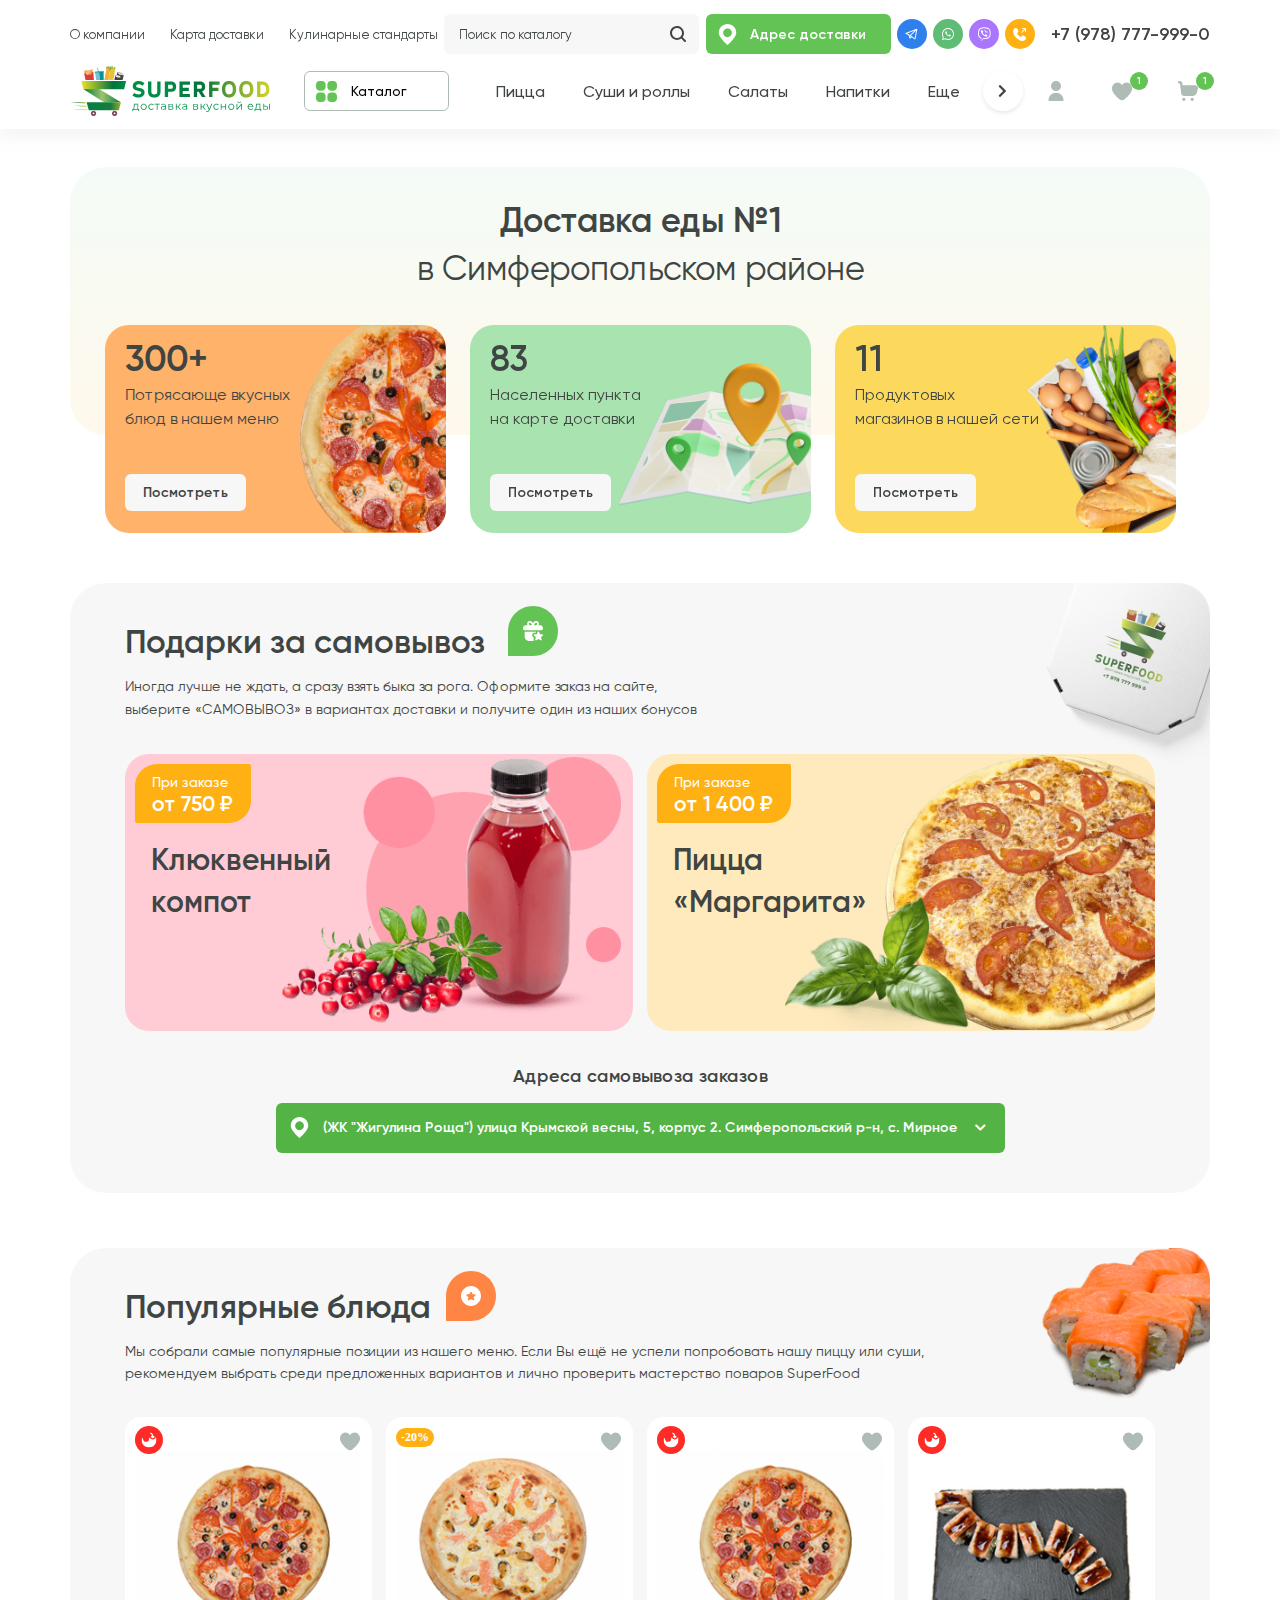
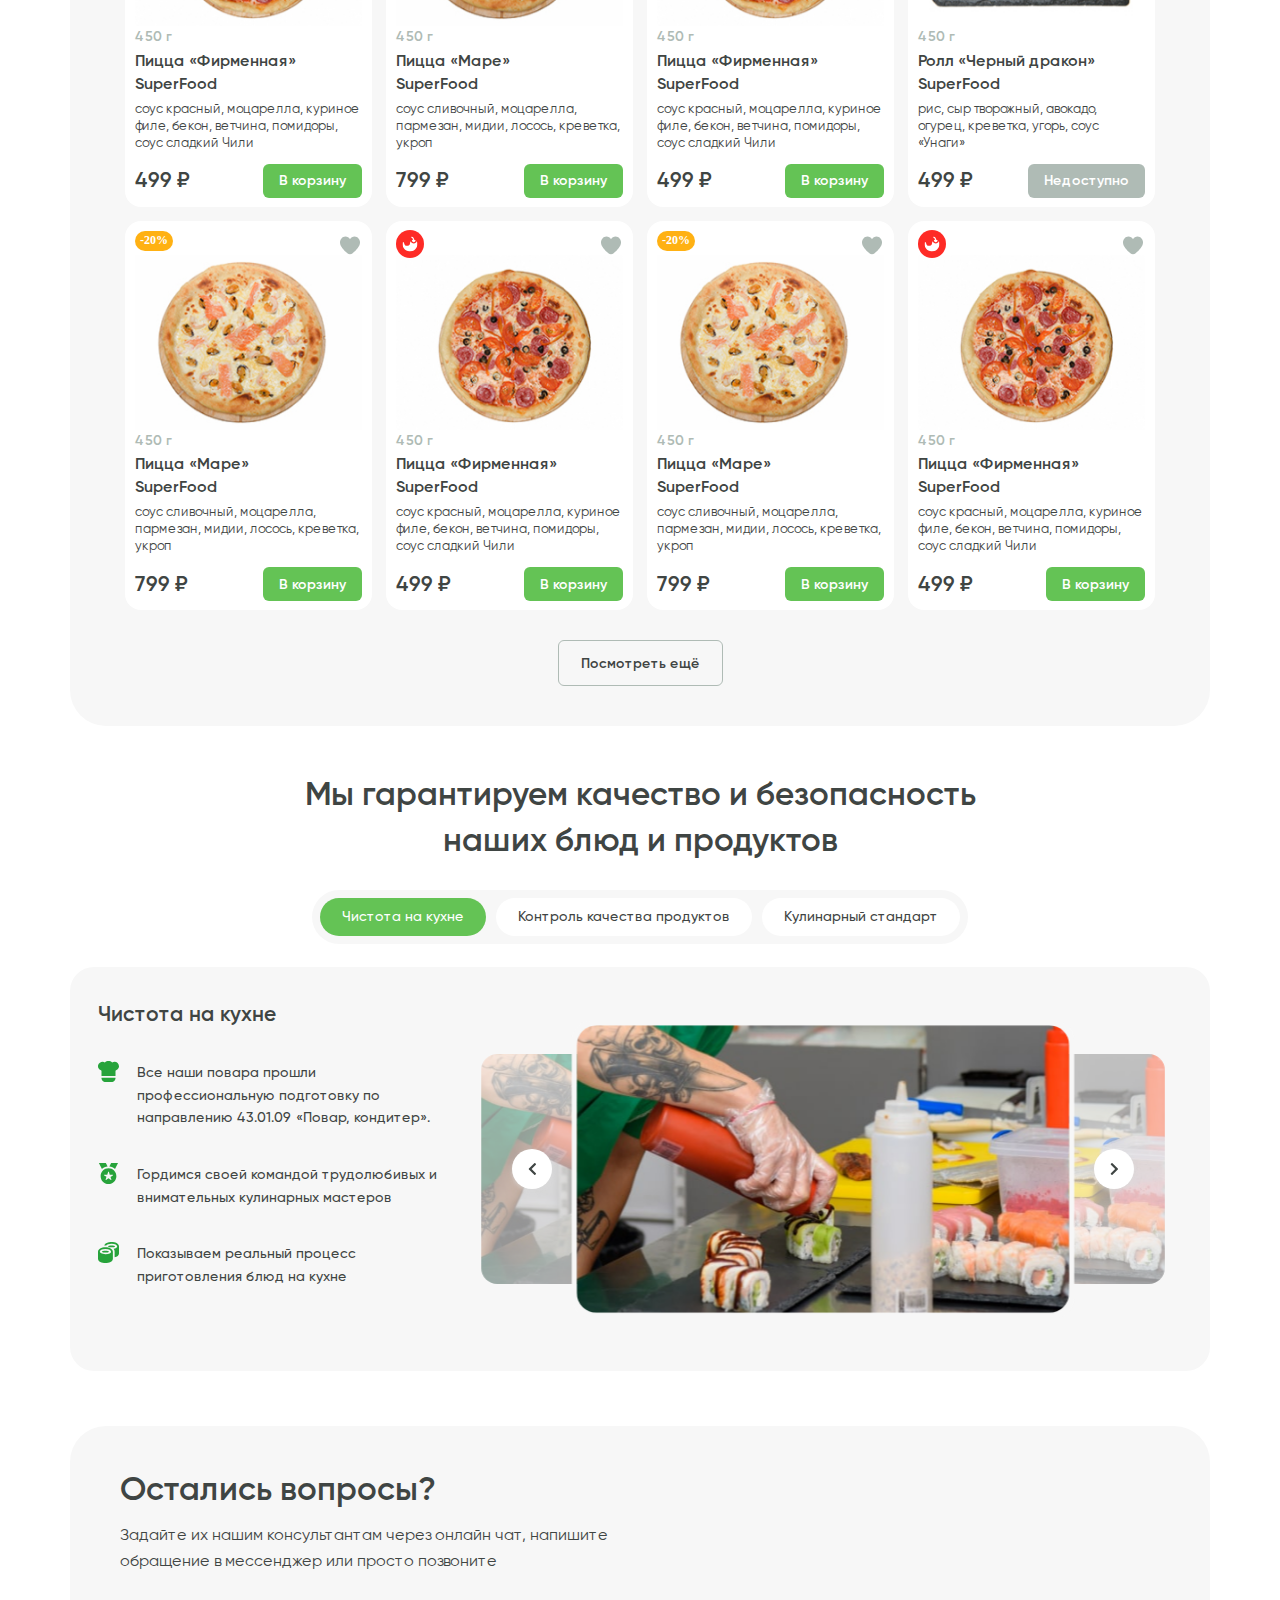
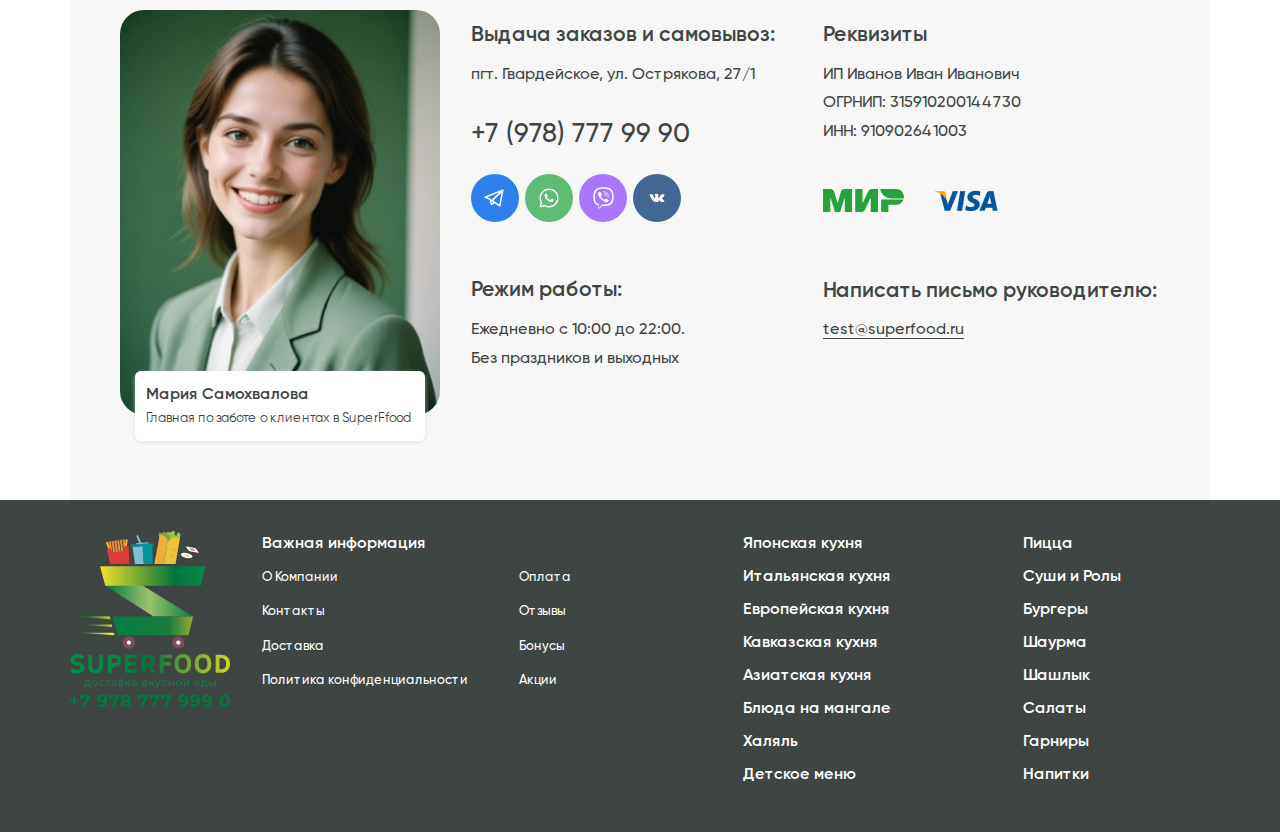
==== commit 99dfb30a: "Add files via upload" ====
--- a/index.html
+++ b/index.html
@@ -18,8 +18,8 @@
 	<link rel="stylesheet" href="libs/slick-1.5.9/slick/slick.css" />
 	<link rel="stylesheet" href="libs/slick-1.5.9/slick/slick-theme.css" />
 	<link rel="stylesheet" href="css/fonts.css" />
-	<link rel="stylesheet" href="css/main.css?ver=1.1" />
-	<link rel="stylesheet" href="css/media.css?ver=1.1" />
+	<link rel="stylesheet" href="css/main.css?ver=1.5" />
+	<link rel="stylesheet" href="css/media.css?ver=1.5" />
 </head>
 <body>
 
@@ -58,6 +58,9 @@
 		<header class="header">
 			<div class="container">
 				<div class="header__top">
+					<a href="#" class="logo-mob">
+						<img src="img/logo_mob.svg" alt="alt">
+					</a>
 					<ul class="menu">
 						<li><a href="#">О компании</a></li>
 						<li><a href="#">Карта доставки</a></li>
@@ -112,14 +115,32 @@
 				</div>
 			</div>
 			<div class="menu-mobile">
+				<ul class="navigation">
+					<li><a href="#">Пицца</a></li>
+					<li><a href="#">Суши и роллы</a></li>
+					<li><a href="#">Салаты</a></li>
+					<li><a href="#">Напитки</a></li>
+					<li><a href="#">Еще</a></li>
+					<li><a href="#">Пицца</a></li>
+					<li><a href="#">Суши и роллы</a></li>
+					<li><a href="#">Салаты</a></li>
+					<li><a href="#">Напитки</a></li>
+				</ul>
 				<ul class="menu">
 					<li><a href="#">Главная</a></li>
 					<li><a href="#">О компании</a></li>
 					<li><a href="#">Карта доставки</a></li>
 					<li><a href="#">Кулинарные стандарты</a></li>
 				</ul>
+				<div class="menu-mobile__line">
+					<ul class="list-socials">
+						<li><a href="#" target="_blank"><img src="img/tg.svg" alt="alt"></a></li>
+						<li><a href="#" target="_blank"><img src="img/wp.svg" alt="alt"></a></li>
+						<li><a href="#" target="_blank"><img src="img/vb.svg" alt="alt"></a></li>
+					</ul>
+					<a href="tel:+79787779990" class="phone-main"><img src="img/call.svg" alt="alt">+7 (978) 777-999-0</a>
+				</div>
 				<a href="#" class="btn-main btn-main_location"><img src="img/marker.svg" alt="alt">Адрес доставки</a>
-				<a href="tel:+79787779990" class="phone-main"><img src="img/call.svg" alt="alt">+7 (978) 777-999-0</a>
 			</div>
 			<div class="menu-overlay"></div>
 		</header>
@@ -694,7 +715,7 @@
 	<script src="libs/scroll2id/PageScroll2id.min.js"></script>
 	<script src="libs/mask/jquery.maskedinput.js"></script>
 	<script src="libs/jQueryFormStyler-master/jquery.formstyler.min.js"></script>
-	<script src="js/common.js?ver=1.1"></script>
+	<script src="js/common.js?ver=1.5"></script>
 	<!-- Yandex.Metrika counter --><!-- /Yandex.Metrika counter -->
 	<!-- Google Analytics counter --><!-- /Google Analytics counter -->
 </body>
--- a/css/fonts.css
+++ b/css/fonts.css
@@ -42,4 +42,13 @@
 	url('../fonts/Gilroy-Bold.ttf') format('truetype');
 	font-weight: 700;
 	font-style: normal;
+}
+@font-face {
+	font-family: 'Gilroy';
+    src: url('../fonts/Gilroy-ExtraBold.eot');
+    src: url('../fonts/Gilroy-ExtraBold.eot?#iefix') format('embedded-opentype'),
+    url('../fonts/Gilroy-ExtraBold.woff') format('woff'),
+    url('../fonts/Gilroy-ExtraBold.ttf') format('truetype');
+    font-weight: 800;
+    font-style: normal;
 }--- a/css/main.css
+++ b/css/main.css
@@ -17,7 +17,7 @@
 
 body input:focus:required:invalid,
 body textarea:focus:required:invalid {
-	
+	 
 }
 body input:required:valid,
 body textarea:required:valid {
@@ -70,7 +70,6 @@
 }
 .wrapper {
 	padding-top: 140px;
-	overflow: hidden;
 }
 a {
 	text-decoration: none;
@@ -130,10 +129,9 @@
 }
 .menu a {
 	color: #3F4543;
-	border-bottom: 1px solid transparent;
 }
 .menu a:hover {
-	border-color: #3F4543;
+	color: #64C355;
 }
 .form-search {
 	width: 307px;
@@ -173,6 +171,7 @@
 	background: #64C355;
 	font-family: 'Gilroy';
 	display: inline-flex;
+	border: none;
 	align-items: center;
 	justify-content: center;
 	text-align: center;
@@ -539,7 +538,7 @@
 	font-weight: 600;
 	color: #fff;
 	border-radius: 6px;
-	background: #64C355;
+	background: #53b344;
 	display: flex;
 	align-items: center;
 	justify-content: center;
@@ -551,9 +550,8 @@
 	background-position: left 16px center;
 	transition: all 0.3s;
 }
-.select-location .jq-selectbox__dropdown li:hover,
-.select-location .jq-selectbox__select-text:hover {
-	background-color: #3da12d;
+.select-location .jq-selectbox__dropdown li:hover {
+	background: #75c468;
 }
 .select-location .jq-selectbox__trigger {
 	width: 19px;
@@ -586,8 +584,11 @@
 	top: 100% !important;
 	bottom: auto !important;
 	color: #fff;
-	border-radius: 6px;
-	background: #64C355;
+	border-radius: 0 0 6px 6px;
+	background: #75d965;
+}
+.select-location .opened .jq-selectbox__select-text {
+	border-radius: 6px 6px 0 0;
 }
 .select-location .jq-selectbox__dropdown li {
 	padding: 10px 16px;
@@ -838,7 +839,6 @@
 	font-weight: 600;
 }
 
-
 .slider-about__item {
 	height: 262px;
 	border-radius: 16px;
@@ -972,10 +972,9 @@
 }
 .footer__nav a {
 	color: #fff;
-	border-bottom: 1px transparent solid;
 }
 .footer__nav a:hover {
-	border-color: #fff;
+	color: #64C355;
 }
 .footer__nav li {
 	margin-bottom: 10px;
@@ -999,7 +998,7 @@
     height: 30px;
     margin-left: 0;
     margin-right: 0;
-    padding-top: 6px;
+    padding-top: 5px;
 	display: -webkit-flex;
 	display: -moz-flex;
 	display: -ms-flex;
@@ -1066,4 +1065,1536 @@
 }
 .menu-overlay {
 	display: none;
+}
+.breadcrumbs {
+	padding: 17px 0;
+	font-size: 14px;
+	font-weight: 400;
+	line-height: 186%;
+	display: flex;
+	align-items: center;
+	flex-wrap: wrap;
+}
+.breadcrumbs a {
+	color: #3F4543;
+	border-bottom: 1px solid transparent;
+}
+.breadcrumbs a:hover {
+	border-color: #3F4543;
+}
+.breadcrumbs li::after {
+	content: "/";
+	margin: 0 13px;
+}
+.breadcrumbs li:last-child::after {
+	display: none;
+}
+.sidebar-catalog {
+	top: 140px;
+	position: sticky;
+	transition: all 0.3s;
+}
+.item-sidebar {
+	margin-bottom: 4px;
+}
+.item-sidebar__head {
+	font-size: 18px;
+	height: 48px;
+	padding: 0 15px;
+	line-height: 100%;
+	font-weight: 500;
+	background: #64C355;
+	border-radius: 3px;
+	color: #fff;
+	display: flex;
+	align-items: center;
+	justify-content: space-between;
+	cursor: pointer;
+}
+.item-sidebar__content {
+	padding: 15px;
+	display: none;
+}
+.checkbox {
+	font-size: 15px;
+	line-height: 160%;
+	font-weight: 400;
+	letter-spacing: normal;
+	display: flex;
+	text-align: left;
+}
+.checkbox label input {
+	position: absolute;
+	z-index: -1;
+	height: 1px !important;
+	width: 1px !important;
+	opacity: 0 !important;
+	margin: 12px 2px 0 7px !important;
+}
+.checkbox label > span {
+	position: relative;
+	padding: 0px 0 0 41px;
+	display: block;
+	cursor: pointer;
+}
+.checkbox label > span:before {
+	content: '';
+	position: absolute;
+	top: 0px;
+	left: 0;
+	width: 24px;
+	height: 24px;
+	border: 1px solid #AFBBB5;
+	border-radius: 4px;
+	transition: .2s;
+}
+.checkbox label > span:after {
+	content: '';
+	position: absolute;
+	top: 1px;
+	left: 0px;
+	width: 24px;
+	height: 24px;
+	background: #64C355;
+	border-radius: 4px;
+	content: "\f00c";
+	display: -webkit-flex;
+	display: -moz-flex;
+	display: -ms-flex;
+	display: -o-flex;
+	display: flex;
+	align-items: center;
+	justify-content: center;
+	-moz-osx-font-smoothing: grayscale;
+	-webkit-font-smoothing: antialiased;
+	font-style: normal;
+	font-variant: normal;
+	text-rendering: auto;
+	line-height: 1;
+	font-family: "Font Awesome 5 Pro";
+	font-weight: 700;
+	background-image: none;
+	color: #fff;
+	font-size: 10px;
+	opacity: 0;
+	transition: .2s;
+}
+.checkbox label input:checked + span:after {
+	opacity: 1;
+}
+.checkbox label input:checked + span::before {
+	opacity: 0;
+}
+.list-checkboxes .checkbox {
+	margin-bottom: 14px;
+}
+.list-checkboxes .checkbox:nth-child(n+6) {
+	display: none;
+}
+.list-checkboxes .checkbox:nth-child(n+6) + .more-checkbox {
+	display: inline-flex;
+}
+.more-checkbox {
+	height: 30px;
+	padding: 0 10px;
+	font-size: 13px;
+	margin-top: 5px;
+	font-weight: 500;
+	color: #3F4543;
+	border-radius: 6px;
+	background: #F7F7F7;
+	display: none;
+	align-items: center;
+	justify-content: center;
+	text-align: center;
+	cursor: pointer;
+	transition: all 0.3s;
+}
+.more-checkbox:hover {
+	background: #dadada;
+}
+.more-checkbox i {
+	margin-left: 10px;
+	transition: all 0.3s;
+}
+.more-checkbox.active i {
+	transform: rotate(180deg);
+}
+.item-sidebar__head::after {
+	-moz-osx-font-smoothing: grayscale;
+    -webkit-font-smoothing: antialiased;
+    display: inline-block;
+    font-style: normal;
+    font-variant: normal;
+    text-rendering: auto;
+    line-height: 1;
+	font-family: "Font Awesome 5 Pro";
+    font-weight: 900;
+	content: "\f078";
+	font-size: 14px;
+	transition: all 0.3s;
+}
+.item-sidebar.active .item-sidebar__head::after {
+	transform: rotate(180deg);
+}
+.page-catalog .title-section {
+	margin-bottom: 24px;
+}
+.banner {
+	padding: 30px 40px;
+	min-height: 257px;
+	margin-bottom: 36px;
+	font-size: 24px;
+	line-height: 150%;
+	border-radius: 24px;
+	font-weight: 600;
+	background-image: url(../img/banner1.jpg);
+	background-repeat: no-repeat;
+	background-position: center;
+	background-size: cover;
+	color: #fff;
+}
+.banner__title {
+	font-size: 40px;
+	line-height: 49px;
+	font-weight: 800;
+	text-transform: uppercase;
+}
+.banner__head {
+	margin-bottom: 2px;
+	display: flex;
+	align-items: center;
+}
+.banner__time {
+	padding: 11px;
+	margin-left: 47px;
+	border-radius: 2px 20px;
+	background: #FFB113;
+	display: inline-block;
+	vertical-align: middle;
+}
+.banner__descr {
+	max-width: 420px;
+}
+.banner__sale {
+	font-size: 32px;
+	margin-left: 83px;
+	line-height: 81%;
+	font-weight: 800;
+	text-transform: uppercase;
+	display: flex;
+	align-items: center;
+}
+.banner__sale strong {
+	font-size: 128px;
+	top: -10px;
+	position: relative;
+	line-height: 70%;
+	margin-left: 41px;
+	display: block;
+}
+.banner__sale img {
+	top: 10px;
+	left: -15px;
+	position: relative;
+}
+.page-catalog .catalog__block {
+	padding: 30px 70px;
+	padding-bottom: 34px;
+}
+.sorting {
+	font-size: 14px;
+	margin-bottom: 22px;
+	font-weight: 500;
+	display: flex;
+	align-items: center;
+}
+.sorting strong {
+	font-weight: 600;
+	margin-right: 20px;
+}
+.select-sorting select {
+	opacity: 0;
+}
+.select-sorting .jq-selectbox__select-text {
+	cursor: pointer;
+}
+.select-sorting .jq-selectbox__dropdown {
+	min-width: 130px;
+	top: 100% !important;
+	bottom: auto !important;
+	left: 0 !important;
+	background-color: #fff;
+	border-radius: 5px;
+	border: 1px solid #ddd;
+	width: 100%;
+	white-space: nowrap;
+}
+.select-sorting .jq-selectbox__dropdown li {
+	padding: 5px 16px;
+	cursor: pointer;
+	transition: all 0.3s;
+}
+.select-sorting .jq-selectbox__dropdown li:hover {
+	background-color: #f0f0f0;
+}
+.section-info,
+.page-catalog {
+	padding-bottom: 80px;
+}
+.section-info {
+	line-height: 162%;
+}
+.section-info h2 {
+	font-size: 24px;
+	line-height: 108%;
+	margin-bottom: 24px;
+	font-weight: 600;
+}
+.section-info p {
+	margin-bottom: 10px;
+}
+.section-info p:last-child {
+	margin-bottom: 0;
+}
+.slider-nav__item {
+	height: 94px;
+	border-radius: 8px;
+	margin-bottom: 7px;
+	overflow: hidden;
+	display: flex;
+	align-items: center;
+	justify-content: center;
+	cursor: pointer;
+}
+.slider-for__item {
+	height: 360px;
+	border-radius: 16px;
+	overflow: hidden;
+	display: flex;
+	align-items: center;
+	justify-content: center;
+}
+.slider-nav__item img {
+	max-width: 100%;
+	max-height: 100%;
+}
+.slider-for__item img {
+	width: 100%;
+	height: 100%;
+	object-fit: cover;
+	font-family: 'object-fit: cover;';
+	border-radius: 16px;
+}
+.slider-nav .slick-arrow {
+	transform: rotate(90deg);
+	top: 0;
+	left: 0;
+	right: 0;
+	margin: 0 auto;
+}
+.slider-nav .slick-next {
+	bottom: -50px;
+	top: auto;
+}
+.slider-nav .slick-prev {
+	display: none !important;
+}
+.slider-for-wrap {
+	position: relative;
+}
+.slider-for-wrap .btn-like {
+	top: 12px;
+	right: 15px;
+	width: 53px;
+	height: 53px;
+	background: #fff;
+	border-radius: 50%;
+}
+.slider-for-wrap .btn-like::before,
+.slider-for-wrap .btn-like::after {
+	width: 20px;
+	height: 20px;
+	top: 0;
+	left: 0;
+	right: 0;
+	bottom: 0;
+	margin: auto;
+}
+.consist-card {
+	margin-top: 18px;
+	font-weight: 400;
+}
+.consist-card strong {
+	font-weight: 600;
+}
+.page-card {
+	padding-bottom: 100px;
+}
+.slider-nav:not(.slick-initialized) > li:not(:first-child),
+.slider-for:not(.slick-initialized) > li:not(:first-child) {
+	display: none;
+}
+.card-info {
+	padding: 25px;
+	padding-top: 15px;
+	background: #F7F7F7;
+	border-radius: 16px;
+	min-height: 100%;
+	position: relative;
+	display: flex;
+	flex-direction: column;
+	align-items: flex-start;
+}
+.card-info .tags-wrap {
+	top: 18px;
+	right: 19px;
+	left: auto;
+}
+.title-card {
+	font-size: 28px;
+	line-height: 34px;
+	margin-bottom: 1px;
+	padding-right: 40px;
+	font-weight: 600;
+}
+.card-info__descr {
+	margin-bottom: 18px;
+	line-height: 225%;
+	font-weight: 400;
+}
+.card-info__descr span {
+	font-weight: 500;
+}
+.card-info__descr strong {
+	font-weight: 600;
+}
+.price-card {
+	font-size: 36px;
+	line-height: 72%;
+	font-weight: 500;
+}
+.card-info .price-card {
+	margin-bottom: 24px;
+}
+.bonus {
+	padding: 16px;
+	font-weight: 600;
+	border-radius: 40px;
+	display: inline-flex;
+	vertical-align: middle;
+	align-items: center;
+	background: #fff;
+}
+.bonus img {
+	margin-right: 14px;
+}
+.hint {
+	width: 18px;
+	height: 18px;
+	margin-left: 6px;
+	display: inline-block;
+	vertical-align: middle;
+	background-image: url(../img/hint.svg);
+	background-repeat: no-repeat;
+	background-position: center;
+	background-size: contain;
+	position: relative;
+}
+.hint__content {
+	font-size: 13px;
+	padding: 10px;
+	left: 9px;
+	bottom: 13px;
+	padding-left: 26px;
+	width: 279px;
+	height: 128px;
+	line-height: 138%;
+	font-weight: 400;
+	background-image: url(../img/bg_hint.svg);
+	background-repeat: no-repeat;
+	background-position: center;
+	background-size: cover;
+	filter: drop-shadow( 0 4px 15px rgba(0, 0, 0, 0.1));
+	position: absolute;
+	visibility: hidden;
+	z-index: 1;
+	opacity: 0;
+	overflow: auto;
+	transition: all 0.3s;
+}
+.hint__content::-webkit-scrollbar {
+	-webkit-appearance: none;
+}
+.hint__content::-webkit-scrollbar:vertical {
+	width: 3px;
+}
+.hint__content::-webkit-scrollbar:horizontal {
+	height: 3px;
+}
+.hint__content::-webkit-scrollbar-thumb {
+	background-color: rgba(0, 0, 0, .5);
+	border-radius: 10px;
+}
+.hint__content::-webkit-scrollbar-track {
+	border-radius: 10px;
+	background-color: #ccc;
+}
+.hint__content strong {
+	font-weight: 500;
+}
+.hint:hover .hint__content {
+	visibility: visible;
+	opacity: 1;
+}
+.quantity {
+	width: 120px;
+	height: 40px;
+	display: flex;
+	border-radius: 40px;
+	overflow: hidden;
+	background: #fff;
+}
+.quantity-button {
+	flex: 1;
+	border: none;
+	background-color: transparent;
+	font-size: 28px;
+	line-height: 140%;
+	text-transform: uppercase;
+	color: #3F4543;
+	font-weight: 600;
+	display: flex;
+	align-items: center;
+	font-family: 'Gilroy';
+	justify-content: center;
+	cursor: pointer;
+	user-select: none;
+}
+.quantity input {
+	flex: 0.5;
+	width: 100%;
+	font-size: 16px;
+	line-height: 140%;
+	font-weight: 600;
+	color: #3F4543;
+	border: none;
+	padding: 0;
+	border: none;
+	text-align: center;
+	font-family: 'Gilroy';
+	background-color: transparent;
+}
+input[type=number]::-webkit-inner-spin-button,
+input[type=number]::-webkit-outer-spin-button
+{
+	-webkit-appearance: none;
+	margin: 0;
+}
+input[type=number]
+{
+	-moz-appearance: textfield;
+}
+.card-info .bonus {
+	margin-bottom: 17px;
+}
+.btn-main.btn-main_page {
+	background: #FFB113;
+}
+.btn-main.btn-main_page:hover {
+    background: #efa000;
+}
+.card-info__buttons {
+	gap: 18px;
+	margin-top: auto;
+	display: flex;
+	align-items: center;
+}
+.card-info .quantity {
+	margin-bottom: 18px;
+}
+.card-details {
+	padding: 14px 21px;
+	min-height: 100%;
+	border-radius: 16px;
+	background: #F7F7F7;
+	font-size: 14px;
+	line-height: 143%;
+	font-weight: 400;
+}
+.card-details strong {
+	font-weight: 500;
+}
+.card-details ul li {
+	padding-left: 28px;
+	margin-bottom: 12px;
+	position: relative;
+}
+.card-details ul li img {
+	width: 16px;
+	top: 0;
+	left: 0;
+	position: absolute;
+}
+.card-details ul {
+	margin-bottom: 20px;
+}
+.card-details ul:last-child {
+	margin-bottom: 0;
+}
+.card-details__title {
+	font-size: 16px;
+	line-height: 150%;
+	margin-bottom: 8px;
+	font-weight: 600;
+}
+.page-order .title-section {
+	margin-bottom: 33px;
+}
+.page-order {
+	padding-bottom: 90px;
+}
+.table-basket {
+	padding: 8px;
+	margin-bottom: 16px;
+	border-radius: 16px;
+	background: #F7F7F7;
+}
+.table-basket table {
+	font-size: 14px;
+	line-height: 143%;
+	font-weight: 400;
+	width: 100%;
+	border-spacing: 0;
+}
+.table-basket td {
+	padding: 8px;
+}
+.title-table {
+	font-size: 16px;
+	font-weight: 600;
+	margin-bottom: 4px;
+	color: #3F4543;
+	display: block;
+}
+.table-basket td:first-child {
+	width: 140px;
+}
+.table-basket td:nth-child(2) {
+	width: 600px;
+}
+.feature-table {
+	margin-bottom: 11px;
+	max-width: 409px;
+}
+.feature-table:last-child {
+	margin-bottom: 0;
+}
+.feature-table strong {
+	font-weight: 600;
+}
+.image-table {
+	width: 107px;
+	height: 107px;
+	border-radius: 10px;
+	background: #fff;
+	display: flex;
+	align-items: center;
+	justify-content: center;
+}
+.image-table img {
+	max-width: 100%;
+	max-height: 100%;
+}
+.detail-table strong {
+	font-weight: 500;
+}
+.detail-table {
+	margin-bottom: 9px;
+}
+.detail-table:last-child {
+	margin-bottom: 0;
+}
+.remove-basket {
+	width: 24px;
+	height: 24px;
+	background-image: url(../img/delete.svg);
+	background-repeat: no-repeat;
+	background-position: center;
+	background-size: contain;
+}
+.total-order {
+	padding-top: 16px;
+	padding-right: 45px;
+	margin-bottom: 37px;
+	font-weight: 600;
+	text-align: right;
+}
+.total-order strong {
+	font-size: 32px;
+	margin-left: 20px;
+	line-height: 81%;
+	font-weight: 600;
+}
+.unit-order {
+	margin-bottom: 55px;
+}
+.unit-order:last-child {
+	margin-bottom: 0;
+}
+.unit-order__head {
+	margin-bottom: 33px;
+	border-top: 1px solid #64C355;
+}
+.unit-order__title {
+	padding: 15px;
+	font-size: 20px;
+	line-height: 90%;
+	font-weight: 500;
+	display: block;
+	border-radius: 3px;
+	background: #64C355;
+	color: #fff;
+}
+.check-delivery {
+	max-width: 354px;
+	margin-bottom: 33px;
+}
+.check-delivery__wrap {
+	padding: 18px;
+	font-size: 18px;	
+	font-weight: 600;
+	border-radius: 16px;
+	display: flex;
+	align-items: center;
+	cursor: pointer;
+	background: #F7F7F7;
+}
+.check-delivery__image {
+	width: 107px;
+	height: 107px;
+	margin-right: 22px;
+	border-radius: 10px;
+	flex: none;
+	display: block;
+}
+.check-delivery__image img {
+	width: 100%;
+	height: 100%;
+	object-fit: cover;
+	font-family: 'object-fit: cover;';
+	border-radius: 10px;
+}
+.check-delivery label input {
+	position: absolute;
+	z-index: -1;
+	height: 1px !important;
+	width: 1px !important;
+	opacity: 0 !important;
+	margin: 12px 2px 0 7px !important;
+}
+.check-delivery label {
+	display: block;
+	position: relative;
+}
+.check-delivery label > .check-delivery__wrap:before {
+	content: '';
+	position: absolute;
+	top: 24px;
+	left: 24px;
+	width: 24px;
+	height: 24px;
+	background: #fff;
+	border: 1px solid #AFBBB5;
+	border-radius: 4px;
+	transition: .2s;
+}
+.check-delivery label > .check-delivery__wrap:after {
+	content: '';
+	position: absolute;
+	top: 24px;
+	left: 24px;
+	width: 24px;
+	height: 24px;
+	background: #64C355;
+	border-radius: 4px;
+	content: "\f00c";
+	display: -webkit-flex;
+	display: -moz-flex;
+	display: -ms-flex;
+	display: -o-flex;
+	display: flex;
+	align-items: center;
+	justify-content: center;
+	-moz-osx-font-smoothing: grayscale;
+	-webkit-font-smoothing: antialiased;
+	font-style: normal;
+	font-variant: normal;
+	text-rendering: auto;
+	line-height: 1;
+	font-family: "Font Awesome 5 Pro";
+	font-weight: 700;
+	background-image: none;
+	color: #fff;
+	font-size: 10px;
+	opacity: 0;
+	transition: .2s;
+}
+.check-delivery label input:checked + .check-delivery__wrap:after {
+	opacity: 1;
+}
+.check-delivery label input:checked + .check-delivery__wrap::before {
+	opacity: 0;
+}
+.unit-order__location {
+	margin-bottom: 44px;
+	line-height: 125%;
+}
+.unit-order__location strong {
+	margin-bottom: 11px;
+	font-weight: 600;
+	display: block;
+}
+.unit-order__subtitle {
+	margin-bottom: 18px;
+	font-weight: 600;
+}
+.checkbox__content {
+	padding: 16px 24px;
+	color: #fff;
+	border-radius: 8px;
+	background: #FFB113;
+	line-height: 120%;
+	display: block;
+	font-weight: 600;
+}
+.checkbox_time label > span:before,
+.checkbox_time label > span:after {
+	top: 0;
+	bottom: 0;
+	margin: auto;
+}
+.checkbox_time {
+	margin-bottom: 43px;
+}
+.checkbox_time:last-child {
+	margin-bottom: 0;
+}
+.item-select .jq-selectbox__select-text {
+	padding: 0px 16px;
+	font-size: 14px;
+	height: 50px;
+	display: flex;
+	align-items: center;
+	justify-content: flex-start;
+	text-align: left;
+	font-weight: 400;
+	letter-spacing: 0.05em;
+	border-radius: 6px;
+	cursor: pointer;
+	border: 1px solid #AFBBB5;
+}
+.item-select .jqselect {
+	width: 100%;
+	display: block;
+}
+.item-select .jq-selectbox__trigger {
+	width: 19px;
+	height: 19px;
+	font-size: 12px;
+	right: 15px;
+	color: #3F4543;
+	top: 0;
+	bottom: 0;
+	margin: auto;
+	position: absolute;
+	cursor: pointer;
+	display: flex;
+	align-items: center;
+	justify-content: center;
+	-moz-osx-font-smoothing: grayscale;
+	-webkit-font-smoothing: antialiased;
+	font-style: normal;
+	font-variant: normal;
+	text-rendering: auto;
+	line-height: 1;
+	font-family: "Font Awesome 5 Pro";
+	font-weight: 700;
+}
+.item-select .jq-selectbox__trigger:before {
+	content: "\f078";
+}
+.item-select .jq-selectbox__dropdown {
+	width: 100%;
+	top: 100% !important;
+	bottom: auto !important;
+	color: #3F4543;
+	border-radius: 6px;
+	background: #fff;
+	border: 1px solid #AFBBB5;
+}
+.item-select .jq-selectbox__dropdown li {
+	padding: 8px 16px;
+	cursor: pointer;
+	transition: all 0.3s;
+}
+.item-select .jq-selectbox__dropdown li:hover {
+	background-color: #ebebeb;
+}
+.item-select .jq-selectbox__dropdown ul {
+	max-height: 330px;
+	overflow: auto;
+}
+.item-select .jq-selectbox__dropdown ul::-webkit-scrollbar {
+	-webkit-appearance: none;
+}
+.item-select .jq-selectbox__dropdown ul::-webkit-scrollbar:vertical {
+	width: 3px;
+}
+.item-select .jq-selectbox__dropdown ul::-webkit-scrollbar:horizontal {
+	height: 3px;
+}
+.item-select .jq-selectbox__dropdown ul::-webkit-scrollbar-thumb {
+	background-color: #fff;
+	border-radius: 10px;
+}
+.item-select .jq-selectbox__dropdown ul::-webkit-scrollbar-track {
+	border-radius: 10px;
+	background-color: #ccc;
+}
+.selects-time .item-select {
+	margin-top: 19px;
+	max-width: 200px;
+}
+.checkbox_map {
+	font-size: 16px;
+	font-weight: 500;
+	margin-bottom: 18px;
+}
+#map-delivery {
+	height: 303px;
+	max-width: 684px;
+	margin-top: 20px;
+	width: 100%;
+	background: #F7F7F7;
+}
+.checkbox_payment {
+	margin-bottom: 18px;
+}
+.checkbox_payment:last-child {
+	margin-bottom: 0;
+}
+.item-form {
+	margin-bottom: 14px;
+}
+.item-form textarea,
+.item-form input {
+	padding: 0 16px;
+	height: 50px;
+	font-size: 14px;
+	font-weight: 400;
+	letter-spacing: 0.05em;
+	color: #3F4543;
+	background: #fff;
+	border: 1px solid #AFBBB5;
+	border-radius: 6px;
+	width: 100%;
+	font-family: 'Gilroy';
+}
+.item-form textarea {
+	height: 114px;
+	padding-top: 10px;
+	resize: none;
+}
+.row.row_form .row,
+.row.row_form {
+	margin: 0 -7px;
+}
+.row.row_form .row > div,
+.row.row_form > div {
+	padding: 0 7px;
+}
+.bottom-form {
+	padding-top: 15px;
+	display: flex;
+	align-items: center;
+	justify-content: space-between;
+}
+.checkbox.checkbox_form {
+	font-size: 13px;
+	opacity: 0.5;
+	font-weight: 300;
+	color: #1e293b;
+}
+.checkbox.checkbox_form label > span:before,
+.checkbox.checkbox_form label > span:after {
+	width: 19px;
+	height: 19px;
+	border-radius: 0;
+	background: transparent;
+}
+.checkbox.checkbox_form label > span:before {
+	border: 1px solid #1e293b;
+	opacity: 1 !important;
+}
+.checkbox.checkbox_form label > span:after {
+	color: #1e293b;
+}
+.checkbox.checkbox_form label > span {
+	padding-left: 33px;
+}
+.bottom-form .btn-main {
+	width: 358px;
+	height: 48px;
+	max-width: 100%;
+}
+.page-basket {
+	padding-bottom: 130px;
+}
+.page-basket .title-section {
+	margin-bottom: 25px;
+}
+.price-basket {
+	font-size: 20px;
+	line-height: 130%;
+	font-weight: 600;
+}
+.page-basket .table-basket td:nth-child(2) {
+    width: 525px;
+}
+.page-basket .feature-table {
+    margin-bottom: 11px;
+    max-width: 462px;
+}
+.table-basket .quantity {
+	margin: 0 auto;
+}
+.page-basket .table-basket td:nth-child(4) {
+	width: 100px;
+}
+.line-bonus {
+	display: flex;
+	align-items: center;
+}
+.line-bonus p {
+	margin: 0;
+	margin-right: 40px;
+	font-weight: 600;
+}
+.line-bonus .item-form input {
+	height: 50px;
+	padding: 0 30px;
+	font-size: 20px;
+	font-weight: 500;
+	border-radius: 40px;
+	border: none;
+}
+.line-bonus .item-form {
+	width: 143px;
+	margin: 0;
+}
+.basket-main {
+	padding: 27px 22px;
+	padding-bottom: 38px;
+	margin-bottom: 22px;
+	border-radius: 24px;
+	display: flex;
+	align-items: center;
+	justify-content: space-between;
+	background: linear-gradient(180deg, #f4fbf7 0%, #fff9ec 100%);
+}
+.basket-main .bonus {
+	font-size: 18px;
+	margin-bottom: 15px;
+}
+.basket-main .bonus span > strong {
+	font-size: 20px;
+	font-weight: 600;
+	margin-left: 7px;
+	margin-right: 10px;
+}
+.basket-main__info {
+	font-weight: 600;
+}
+.basket-main__info span {
+	font-size: 20px;
+	margin-top: 9px;
+	line-height: 130%;
+	display: block;
+	width: 100%;
+	font-weight: 500;
+}
+.basket-main__info strong {
+	font-size: 32px;
+	margin-top: 9px;
+	line-height: 81%;
+	display: block;
+	width: 100%;
+	font-weight: 600;
+}
+.basket-main__content {
+	flex: 0.6;
+}
+.basket-main .btn-main {
+	height: 48px;
+	padding: 0 36px;
+}
+
+
+
+.privacy-policy{
+	padding-bottom: 50px;
+}
+.privacy-policy .title-section{
+	margin-bottom: 30px;
+}
+.privacy-policy p {
+	margin-bottom: 15px;
+}
+.privacy-policy ol {
+	margin-bottom: 31px;
+	padding-left: 0;
+}
+.privacy-policy ol li{
+	margin-left: 25px;
+	margin-bottom: 15px;
+}
+.privacy-policy h2 {
+	font-size: 24px;
+	margin-bottom: 24px;
+	font-weight: 600;
+}
+.documents{
+	padding-top: 71px;
+	padding-bottom: 59px;
+}
+.documents-block{
+	padding: 51px 94px;
+	padding-bottom: 34px;
+	border-radius: 36px;
+	background-color: #f7f7f7;
+}
+.documents .title-section{
+	margin-bottom: 10px;
+}
+.documents .descr-section{
+	line-height: 162%;
+ 	margin-bottom: 44px;
+	max-width: 707px;
+}
+.row.row_documents > div {
+	padding: 0 25px;
+	margin-bottom: 25px;
+}
+.row.row_documents {
+	margin: -25px;
+	margin-top: 0;
+}
+.documents__item{
+	position: relative;
+	display: block;
+}
+.documents__text{
+	font-weight: 600;
+	font-size: 16px;
+	color: #3f4543;
+}
+.documents__img{
+	height: 430px;
+	border-radius: 16px;
+	position: relative;
+  	display: block;
+  	background-color: #fff; 
+  	padding: 19px;
+	margin-bottom: 22px;
+}
+.documents__img img{
+	border-radius: 12px;
+	width: 100%;
+	height: 100%;
+	object-fit: cover;
+	font-family: "object-fit: cover;";
+}
+.page-about .title-block {
+	margin-bottom: 24px;
+}
+.page-about p {
+	margin-bottom: 15px;
+}
+.page-about .title-section {
+	margin-bottom: 30px;
+}
+.head-delivery {
+	padding-bottom: 31px;
+	text-align: center;
+}
+.head-delivery p {
+	font-weight: 500;
+}
+.head-delivery .title-block {
+	margin-bottom: 14px;
+}
+.delivery-form {
+	padding: 25px 118px;
+	margin-bottom: 43px;
+	background: linear-gradient(180deg, #f4fbf7 0%, #fff9ec 100%);
+}
+.delivery-form__title {
+	margin-bottom: 14px;
+	font-weight: 600;
+}
+.line-form {
+	display: flex;
+	align-items: center;
+}
+.line-form .item-form {
+	flex: 1;
+	margin: 0;
+	margin-right: 24px;
+}
+.line-form .btn-main {
+	height: 52px;
+	padding: 0 46px;
+}
+.delivery-subtitle {
+	font-size: 20px;
+	margin-top: 25px;
+	margin-bottom: 30px;
+	max-width: 343px;
+	line-height: 130%;
+	font-weight: 600;
+}
+.item-delivery .green {
+	color: #27A33B;
+}
+.item-delivery .yellow {
+	color: #FFB113;
+}
+.item-delivery .red {
+	color: #FE2B26;
+}
+.item-delivery {
+	margin-bottom: 25px;
+	max-width: 262px;
+}
+.item-delivery span {
+	font-size: 18px;
+	line-height: 133%;
+	font-weight: 600;
+	text-transform: uppercase;
+	display: block;
+}
+.item-delivery:last-child {
+	margin-bottom: 0;
+}
+.map-image{
+	position: relative;
+	width: 100%;
+}
+.svg-overlay{
+	max-width: 100%;
+	position: absolute;
+	top: 52%;
+	left: 54%;
+	width: 50%;
+	height: auto;
+	transform: translate(-50%, -50%);
+}
+.map-image img,
+.svg-overlay img {
+   display: block;
+   max-width: 100%;
+   height: auto;
+}
+.map-item{
+	position: absolute;
+
+   transform: translate(-50%, -50%);
+   box-shadow: 0 4px 4px 0 rgba(0, 0, 0, 0.25);
+	background-color: #fff;
+   border-radius: 6px;
+	padding: 10px 16px;
+	width: 345px;
+	height: auto;
+	display: flex;
+   align-items: flex-start;
+	gap: 13px;
+}
+.map-item_1 {
+	top: 14%;
+	left: 60%;
+}
+.map-item_2 {
+    left: 67%;
+    bottom: 25%;
+    width: 385px;
+}
+.map-info div{
+	font-weight: 600;
+	font-size: 16px;
+	line-height: 150%;
+}
+.map-info span{
+	font-weight: 400;
+}
+.page-delivery {
+	padding-bottom: 54px;
+}
+
+.page-personal {
+	padding-bottom: 100px;
+}
+.personal-main {
+	padding: 37px 46px;
+	padding-bottom: 57px;
+	margin-bottom: 35px;
+	border-radius: 24px;
+	background: #F7F7F7;
+}
+.personal-main .title-block {
+	margin-bottom: 8px;
+}
+.card-bonus {
+	width: 350px;
+	padding: 33px 20px;
+	margin-top: 34px;
+	border-radius: 16px;
+	max-width: 100%;
+	box-shadow: 0 2px 4px 0 rgba(0, 0, 0, 0.25);
+	background: #fff;
+	display: flex;
+	align-items: center;
+}
+.card-bonus__image img {
+	width: 134px;
+}
+.card-bonus__image {
+	margin-right: 57px;
+}
+.card-bonus__value {
+	font-size: 20px;
+	line-height: 130%;
+	font-weight: 800;
+	text-transform: uppercase;
+	text-align: center;
+	position: relative;
+}
+.card-bonus__value strong {
+	font-size: 50px;
+	font-weight: 600;
+	line-height: 60px;
+	display: block;
+	width: 100%;
+}
+.card-bonus__value img {
+	margin-right: 12px;
+	right: 100%;
+	top: 0;
+	position: absolute;
+}
+.title-personal {
+	font-size: 18px;
+	margin-bottom: 12px;
+	line-height: 130%;
+	font-weight: 600;
+}
+.personal-input {
+	height: 70px;
+	margin-bottom: 9px;
+	padding: 11px 16px;
+	border-radius: 8px;
+	background: #fff;
+	position: relative;
+}
+.personal-input__title {
+	font-size: 14px;
+	line-height: 130%;
+	font-weight: 600;
+}
+.personal-input input {
+	height: 40px;
+	font-size: 18px;
+	line-height: 111%;
+	font-weight: 400;
+	font-family: 'Gilroy';
+	width: 100%;
+	user-select: none;
+	padding: 0;
+	background: transparent;
+	border: none;
+}
+.personal-input__edit {
+	width: 24px;
+	height: 24px;
+	right: 24px;
+	top: 0;
+	bottom: 0;
+	margin: auto;
+	position: absolute;
+	cursor: pointer;
+	background-image: url(../img/edit.svg);
+	background-repeat: no-repeat;
+	background-position: center;
+	background-size: contain;
+}
+.personal-input + .title-personal {
+	margin-top: 25px;
+}
+.personal-input.personal-input_main {
+	padding-left: 87px;
+}
+.image-personal {
+	width: 50px;
+	height: 50px;
+	left: 16px;
+	border-radius: 50%;
+	top: 0;
+	bottom: 0;
+	margin: auto;
+	position: absolute;
+}
+.image-personal img {
+	width: 100%;
+	height: 100%;
+	object-fit: cover;
+	font-family: 'object-fit: cover;';
+	border-radius: 50%;
+}
+.bonus-account {
+	padding: 40px 45px;
+	padding-bottom: 16px;
+	border-radius: 24px;
+	background: linear-gradient(180deg, #f4fbf7 0%, #fff9ec 100%);
+}
+.bonus-account__descr {
+	margin-top: 13px;
+	margin-bottom: 5px;
+	max-width: 433px;
+	font-weight: 600;
+}
+.bonus-account__image {
+	margin-left: -45px;
+}
+.bonus-account__image img {
+	max-width: 100%;
+}
+.bonus-account .title-block {
+	margin-top: 32px;
+	margin-bottom: 25px;
+}
+.bonus-account ul li {
+	padding-left: 64px;
+	margin-bottom: 32px;
+	font-weight: 400;
+	position: relative;
+}
+.bonus-account ul li:last-child {
+	margin-bottom: 0;
+}
+.bonus-account ul {
+	max-width: 576px;
+	counter-reset: lt;
+}
+.bonus-account ul li::before {
+	position: absolute;
+	display: block;
+	counter-increment: lt;
+	content: counter(lt); 
+	top: 2px;
+	left: 0;
+	width: 44px;
+	height: 44px;
+	font-size: 20px;
+	line-height: 130%;
+	font-weight: 600;
+	border-radius: 50%;
+	display: flex;
+	align-items: center;
+	justify-content: center;
+	text-align: center;
+	color: #fff;
+	background: #64C355;
+}
+.bonus-account ul li::after {
+	position: absolute;
+	display: block;
+	content: " ";
+	width: 24px;
+	height: 24px;
+	top: 50px;
+	left: 11px;
+	background-image: url(../img/arrow_down.svg);
+	background-repeat: no-repeat;
+	background-position: center;
+	background-size: contain;
+}
+.bonus-account ul li:last-child:after {
+	display: none;
+}
+.history-main {
+	padding: 37px 60px;
+	padding-bottom: 45px;
+	padding-right: 80px;
+	margin-bottom: 45px;
+	border-radius: 24px;
+	background: linear-gradient(180deg, #f4fbf7 0%, #fff9ec 100%);
+}
+.history-main .title-block {
+	margin-bottom: 32px;
+}
+.item-history {
+	padding: 24px 45px;
+	padding-bottom: 12px;
+	padding-right: 20px;
+	font-weight: 600;
+	line-height: 130%;
+	border-radius: 8px;
+	background: #fff;
+}
+.item-history__value {
+	font-size: 20px;
+	margin-top: 9px;
+	line-height: 130%;
+	font-weight: 500;
+}
+.history-main__descr {
+	margin-top: 54px;
+	font-weight: 400;
+}
+.history-block {
+	padding: 37px 60px;
+	padding-bottom: 45px;
+	padding-right: 80px;
+	border-radius: 24px;
+	background: #F7F7F7;
+}
+.history-block .title-block {
+	margin-bottom: 32px;
+}
+.history-block .table-basket {
+	background: #fff;
+}
+.history-block .row_main {
+	padding-bottom: 15px;
+}
+.history-block .title-table {
+	margin-bottom: 15px;
+}
+.history-block .image-table {
+	background: #F7F7F7;
+}
+.history-block .table-basket td:nth-child(2) {
+    width: 330px;
+}
+.history-block .table-basket td:nth-child(3) {
+    width: 420px;
+}
+.history-block .feature-table {
+	font-weight: 500;
+}
+.history-block .bottom-button {
+	padding-top: 20px;
+}
+.page-basket .bonus-account {
+	margin-top: 60px;
 }--- a/css/media.css
+++ b/css/media.css
@@ -24,7 +24,7 @@
     }
     .btn-catalog img {
         margin-right: 14px;
-        max-width: 21px;
+        max-width: 21px; 
     }
     .btn-header {
         margin-right: 12px;
@@ -292,6 +292,404 @@
     .wrapper {
         padding-top: 129px;
     }
+    .item-sidebar__head {
+        font-size: 16px;
+        height: 45px;
+        padding: 0 12px;
+    }
+    .item-sidebar__content {
+        padding: 10px;
+    }
+    .item-sidebar__head::after {
+        font-size: 13px;
+    }
+    .list-checkboxes .checkbox {
+        margin-bottom: 11px;
+    }
+    .checkbox {
+        font-size: 14px;
+    }
+    .checkbox label > span:before,
+    .checkbox label > span:after {
+        width: 22px;
+        height: 22px;
+    }
+    .checkbox label > span {
+        padding-left: 35px;
+    }
+    .banner {
+        padding: 20px 24px;
+        min-height: 220px;
+        margin-bottom: 32px;
+        font-size: 21px;
+        background-image: url(../img/banner1_mob.jpg);
+    }
+    .banner__title {
+        font-size: 36px;
+        line-height: 42px;
+        width: 100%;
+        text-align: left;
+    }
+    .banner__time {
+        padding: 9px;
+        margin-left: 30px;
+    }
+    .banner__descr {
+        max-width: 363px;
+    }
+    .banner__sale {
+        font-size: 27px;
+        margin-left: 65px;
+    }
+    .banner__sale strong {
+        font-size: 110px;
+        top: -13px;
+        line-height: 70%;
+        margin-left: 29px;
+    }
+    .banner__sale img {
+        top: 7px;
+        left: -14px;
+        max-width: 54px;
+    }
+    .page-catalog .catalog__block {
+        padding: 25px 45px;
+        padding-bottom: 32px;
+    }
+    .section-info, .page-catalog {
+        padding-bottom: 60px;
+    }
+    .section-info h2 {
+        font-size: 22px;
+        margin-bottom: 20px;
+    }
+    .slider-for__item {
+        height: 300px;
+    }
+    .card-details {
+        padding: 11px 14px;
+        font-size: 12px;
+        line-height: 140%;
+    }
+    .card-details__title {
+        font-size: 14px;
+        margin-bottom: 7px;
+    }
+    .card-details ul {
+        margin-bottom: 13px;
+    }
+    .card-details ul li {
+        padding-left: 20px;
+        margin-bottom: 7px;
+    }
+    .card-details ul li img {
+        width: 14px;
+    }
+    .card-info {
+        padding: 18px;
+        padding-top: 12px;
+    }
+    .title-card {
+        font-size: 25px;
+        line-height: 29px;
+    }
+    .card-info .tags-wrap {
+        top: 13px;
+        right: 15px;
+    }
+    .card-info__descr {
+        margin-bottom: 14px;
+        line-height: 210%;
+    }
+    .price-card {
+        font-size: 31px;
+    }
+    .card-info .price-card {
+        margin-bottom: 18px;
+    }
+    .bonus {
+        padding: 11px;
+    }
+    .card-info .bonus {
+        margin-bottom: 13px;
+    }
+    .bonus img {
+        margin-right: 10px;
+        max-width: 21px;
+    }
+    .hint {
+        width: 16px;
+        height: 16px;
+        margin-left: 5px;
+    }
+    .card-info .quantity {
+        margin-bottom: 14px;
+    }
+    .slider-nav__item {
+        height: 78px;
+        margin-bottom: 4px;
+    }
+    .page-card {
+        padding-bottom: 70px;
+    }   
+    .table-basket td:first-child {
+        width: 125px;
+    }
+    .table-basket table {
+        font-size: 13px;
+    }
+    .table-basket td:nth-child(2) {
+        width: 505px;
+    }
+    .feature-table {
+        max-width: 397px;
+    } 
+    .total-order {
+        padding-top: 10px;
+        padding-right: 30px;
+        margin-bottom: 25px;
+    }
+    .total-order strong {
+        font-size: 30px;
+        margin-left: 15px;
+    }
+    .unit-order__title {
+        padding: 12px;
+        font-size: 18px;
+    }
+    .unit-order__head {
+        margin-bottom: 26px;
+    }
+    .check-delivery__image {
+        width: 98px;
+        height: 98px;
+        margin-right: 17px;
+    }
+    .check-delivery__wrap {
+        padding: 15px;
+        font-size: 16px;
+    }
+    .check-delivery label > .check-delivery__wrap:before,
+    .check-delivery label > .check-delivery__wrap:after {
+        top: 21px;
+        left: 21px;
+        width: 22px;
+        height: 22px;
+    }
+    .check-delivery {
+        max-width: 330px;
+        margin-bottom: 22px;
+    }
+    .unit-order__location {
+        margin-bottom: 29px;
+    }
+    .checkbox_time {
+        margin-bottom: 30px;
+    }
+    .item-select .jq-selectbox__select-text {
+        height: 44px;
+    }
+    .item-select .jq-selectbox__trigger {
+        right: 10px;
+    }
+    #map-delivery {
+        height: 275px;
+        max-width: 660px;
+    }
+    .unit-order {
+        margin-bottom: 40px;
+    }
+    .page-order {
+        padding-bottom: 75px;
+    }
+    .bottom-form .btn-main {
+        width: 265px;
+        height: 45px;
+    }
+    .bottom-form {
+        padding-top: 8px;
+    }
+    .page-order .title-section {
+        margin-bottom: 22px;
+    }
+    .basket-main__info span {
+        font-size: 18px;
+        margin-top: 7px;
+    }
+    .basket-main__info strong {
+        font-size: 29px;
+        margin-top: 7px;
+    }
+    .line-bonus .item-form input {
+        height: 44px;
+        padding: 0px 26px;
+        font-size: 18px;
+    }
+    .line-bonus .item-form {
+        width: 130px;
+    }
+    .line-bonus p {
+        margin-right: 30px;
+    }
+    .basket-main .bonus {
+        font-size: 16px;
+    }
+    .basket-main .bonus span > strong {
+        font-size: 18px;
+    }
+    .basket-main .btn-main {
+        height: 44px;
+        padding: 0 30px;
+    }
+    .page-basket .table-basket td:nth-child(2) {
+        width: 480px;
+    }
+    .price-basket {
+        font-size: 18px;
+    }
+    .page-basket {
+        padding-bottom: 100px;
+    }
+    .personal-main {
+        padding: 32px 32px;
+        padding-bottom: 44px;
+        margin-bottom: 29px;
+    }
+    .personal-input input {
+        height: 37px;
+        font-size: 16px;
+    }
+    .personal-input {
+        height: 65px;
+        margin-bottom: 9px;
+        padding: 9px 16px;
+    }
+    .personal-input__edit {
+        right: 18px;
+    }
+    .bonus-account {
+        padding: 26px 33px;
+        padding-bottom: 16px;
+    }
+    .bonus-account__image {
+        margin-left: -33px;
+    }
+    .bonus-account ul li::before {
+        top: 2px;
+        left: 0;
+        width: 40px;
+        height: 40px;
+        font-size: 18px;
+    }
+    .bonus-account ul li::after {
+        width: 22px;
+        height: 22px;
+        top: 48px;
+        left: 9px;
+    }
+    .bonus-account ul {
+        max-width: 504px;
+    }
+    .history-block,
+    .history-main {
+        padding: 33px 40px;
+        padding-bottom: 35px;
+        padding-right: 50px;
+        margin-bottom: 45px;
+    }
+    .item-history {
+        padding: 18px 33px;
+        padding-bottom: 10px;
+        padding-right: 17px;
+    }
+    .item-history__value {
+        font-size: 18px;
+        margin-top: 8px;
+    }
+    .history-block .title-block,
+    .history-main .title-block {
+        margin-bottom: 27px;
+    }
+    .history-main__descr {
+        margin-top: 42px;
+    }
+    .history-block .table-basket td:nth-child(2) {
+        width: 348px;
+    }
+    .history-block .table-basket td:nth-child(3) {
+        width: 405px;
+    }
+    .history-block {
+        margin-bottom: 0;
+    }
+    .page-about .title-block {
+        margin-bottom: 20px;
+    }
+    .documents {
+        padding-top: 54px;
+        padding-bottom: 55px;
+    }
+    .row.row_documents > div {
+        padding: 0 15px;
+    }
+    .row.row_documents {
+        margin: 0 -15px;
+    }
+    .documents__img {
+        height: 364px;
+        border-radius: 16px;
+        padding: 15px;
+        margin-bottom: 15px;
+    }
+    .documents .descr-section {
+        margin-bottom: 27px;
+    }
+    .privacy-policy h2 {
+        font-size: 22px;
+        margin-bottom: 19px;
+    }
+    .privacy-policy p {
+        margin-bottom: 10px;
+    }
+    .privacy-policy ol li {
+        margin-bottom: 10px;
+    }
+    .privacy-policy ol {
+        margin-bottom: 22px;
+    }
+    .privacy-policy .title-section {
+        margin-bottom: 24px;
+    }
+    .delivery-form {
+        padding: 25px 82px;
+        margin-bottom: 38px;
+    }
+    .svg-overlay {
+        width: 35%; 
+          left: 47%;
+     }
+     .map-item_1 {
+         top: 14%;
+         left: 64%;
+      }
+      .item-delivery {
+        margin-bottom: 19px;
+        max-width: 232px;
+    }
+    .delivery-subtitle {
+        font-size: 18px;
+        margin-top: 20px;
+        margin-bottom: 24px;
+        max-width: 314px;
+    }
+    .item-delivery span {
+        font-size: 16px;
+    }
+    .map-item_2 {
+        left: 68%;
+        bottom: 22%;
+        width: 343px;
+    }
 }
 /* Large Devices, Wide Screens */
 @media only screen and (max-width : 1200px) {
@@ -478,10 +876,116 @@
     .wrapper {
         padding-top: 119px;
     }
+    .page-catalog .catalog__block {
+        padding: 25px 15px;
+        padding-bottom: 32px;
+    }
+    .title-card {
+        font-size: 19px;
+        line-height: 26px;
+    }
+    .price-card {
+        font-size: 28px;
+    }
+    .card-details {
+        padding: 10px 8px;
+        font-size: 10px;
+    }
+    .card-details ul {
+        margin-bottom: 9px;
+    }
+    .card-info__descr {
+        margin-bottom: 10px;
+    }
+    .slider-for__item {
+        height: 275px;
+    }
+    .slider-nav__item {
+        height: 65px;
+    }
+    .table-basket td:nth-child(2) {
+        width: 315px;
+    }
+    .checkbox__content {
+        padding: 12px 12px;
+    }
+    .checkbox label > span {
+        padding-left: 30px;
+    }
+    .basket-main .bonus {
+        font-size: 14px;
+    }
+    .basket-main .bonus span > strong {
+        font-size: 16px;
+    }
+    .line-bonus .item-form input {
+        height: 40px;
+        padding: 0px 23px;
+        font-size: 16px;
+    }
+    .line-bonus .item-form {
+        width: 120px;
+    }
+    .page-basket .table-basket td:nth-child(2) {
+        width: 305px;
+    }
+    .history-block, .history-main {
+        padding: 27px 20px;
+        padding-bottom: 29px;
+    }
+    .item-history {
+        padding: 16px 19px;
+        padding-bottom: 9px;
+        padding-right: 10px;
+    }
+    .item-history__value {
+        font-size: 16px;
+        margin-top: 7px;
+    }
+    .history-block .table-basket td:nth-child(2) {
+        width: 310px;
+    }
+    .history-block .table-basket td:nth-child(3) {
+        width: 250px;
+    }
+    .documents-block{
+        padding: 35px 50px;
+    }
+    .documents__img {
+        height: 293px;
+    }
+    .documents .descr-section {
+        margin-bottom: 20px;
+        max-width: 613px;
+    }
+    .privacy-policy .title-section {
+        font-size: 31px;
+    }
+    .delivery-form {
+        padding: 25px 40px;
+        margin-bottom: 35px;
+    }
+    .map-item{
+         width: 300px;
+     }
+     .map-item_1 {
+        top: 11%;
+        left: 67%;
+     }
+     .map-item_2 {
+        left: 71%;
+        bottom: 21%;
+     }
+     .delivery-subtitle {
+        font-size: 16px;
+        margin-top: 17px;
+        margin-bottom: 20px;
+     }
 }
 
 /* Medium Devices, Desktops */
 @media only screen and (max-width : 992px) {
+    .header__bottom,
     .header__bottom .btn-catalog,
     .header__bottom .btn-header,
     .header__top .phone-main,
@@ -497,9 +1001,12 @@
         flex-wrap: wrap;
     }
     .form-search {
-        width: 100%;
-        margin-top: 18px;
-        order: 2;
+        margin: 0 13px;
+        width: auto;
+        flex: 1;
+    }
+    .btn-search {
+        height: 42px;
     }
     .header {
         padding-top: 19px;
@@ -552,7 +1059,6 @@
         font-size: 13px;
     }
     .sandwich {
-        margin-left: 10px;
         display: flex;
     }
     .list-socials {
@@ -560,10 +1066,12 @@
     }
     .billbord__block::before {
         bottom: 0;
+        border-radius: 18px;
     }
     .billbord__block {
         padding: 9px;
         padding-top: 24px;
+        border-radius: 18px;
     }
     .title-big {
         font-size: 22px;
@@ -901,7 +1409,7 @@
     .footer {
         padding-top: 25px;
         font-size: 16px;
-        padding-bottom: 70px;
+        padding-bottom: 80px;
         border-radius: 46px 46px 0 0;
     }
     .footer__logo {
@@ -969,7 +1477,7 @@
         border-radius: 50%;
     }
     .wrapper {
-        padding-top: 169px;
+        padding-top: 74px;
     }
     .menu-mobile {
         width: 100%;
@@ -1024,16 +1532,684 @@
         position: fixed;
         z-index: -1;
     }
+    .wrapper {
+        overflow: hidden;
+    }
+    .sidebar-catalog {
+        display: none;
+    }
+    .breadcrumbs {
+        padding-top: 0;
+        padding-bottom: 10px;
+        font-size: 13px;
+    }
+    .page-catalog .title-section {
+        margin-bottom: 16px;
+    }
+    .banner {
+        padding: 16px;
+        border-radius: 16px;
+        font-size: 16px;
+        margin-bottom: 18px;
+        line-height: 137%;
+        background-image: url(../img/banner1_mob.jpg);
+    }
+    .banner__time {
+        font-size: 14px;
+        padding: 9px 10px;
+        margin-top: 17px;
+        margin-bottom: -45px;
+        line-height: 143%;
+    }
+    .banner__descr {
+        max-width: 200px;
+    }
+    .banner__head {
+        flex-direction: column;
+        align-items: flex-end;
+        margin: 0;
+    }
+    .banner__title {
+        font-size: 32px;
+        line-height: 39px;
+        width: 100%;
+        text-align: left;
+    }
+    .banner__sale {
+        font-size: 24px;
+        line-height: 108%;
+        max-width: 200px;
+        margin: 0;
+        flex-wrap: wrap;
+    }
+    .banner__sale strong {
+        font-size: 96px;
+        top: 0;
+        margin-top: 5px;
+        line-height: 92%;
+        margin-left: 0;
+    }
+    .banner__sale img {
+        top: 20px;
+        left: -14px;
+        max-width: 47px;
+    }
+    .page-catalog .catalog__block {
+        padding: 15px 15px;
+        padding-bottom: 28px;
+    }
+    .page-catalog .catalog__block .row_main > div:nth-child(n+7) {
+        display: none;
+    }
+    .section-info, .page-catalog {
+        padding-bottom: 28px;
+    }
+    .section-info {
+        font-size: 16px;
+        line-height: 125%;
+        font-weight: 400;
+    }
+    .section-info h2 {
+        font-size: 22px;
+        margin-bottom: 18px;
+        line-height: 118%;
+    }
+    .item-sidebar__head::after {
+        display: none;  
+    }
+    .sidebar-mobile .item-sidebar:not(:first-child) {
+        display: none;
+    }
+    .item-sidebar__head {
+        position: relative;
+    }
+    .next-sidebar,
+    .prev-sidebar {
+        width: 40px;
+        height: 50%;
+        font-size: 12px;
+        top: 0;
+        right: 0;
+        position: absolute;
+        display: flex;
+        align-items: center;
+        justify-content: center;
+        cursor: pointer;
+    }
+    .next-sidebar {
+        bottom: 0;
+        top: auto;
+    }
+    .item-sidebar__content {
+        display: block !important;
+    }
+    .sidebar-mobile {
+        margin-bottom: 30px;
+    }
+    .col_for {
+        order: -1;
+    }
+    .slider-for__item {
+        height: 350px;
+    }
+    .slider-for-wrap .btn-like {
+        top: 5px;
+        right: 5px;
+        width: 40px;
+        height: 40px;
+        background: transparent;
+    }
+    .slider-nav__item {
+        margin: 0;
+    }
+    .slider-nav__item {
+        height: 94px;
+    }
+    .slider-nav {
+        margin-top: 12px;
+        padding-right: 37px;
+    }
+    .slider-nav .slick-arrow {
+        top: 50%;
+        bottom: auto;
+        margin: 0;
+        -webkit-transform: translate(0, -50%);
+        -ms-transform: translate(0, -50%);
+        transform: translate(0, -50%);
+    }
+    .slider-nav .slick-prev {
+        left: 0;
+        right: auto;
+    }
+    .slider-nav .slick-next {
+        right: 0;
+        left: auto;
+    }
+    .card-info {
+        padding: 12px;
+        margin-bottom: 17px;
+        margin-top: 12px;
+        min-height: initial;
+    }
+    .title-card {
+        font-size: 22px;
+        line-height: 27px;
+        margin-bottom: 2px;
+        padding-right: 0;
+    }
+    .card-info__descr {
+        font-size: 14px;
+        margin-bottom: 22px;
+    }
+    .price-card {
+        line-height: 93%;
+    }
+    .card-info .price-card {
+        margin-bottom: 17px;
+    }
+    .card-info__line {
+        margin-bottom: 30px;
+        width: 100%;
+        display: flex;
+        flex-direction: row-reverse;
+        align-items: center;
+        justify-content: space-between;
+    }
+    .card-info .bonus {
+        margin: 0;
+    }
+    .card-info .quantity {
+        margin: 0;
+    }
+    .quantity {
+        width: 104px;
+        height: 44px;
+    }
+    .bonus img {
+        margin-right: 6px;
+        max-width: 20px;
+    }
+    .bonus {
+        padding: 10px;
+    }
+    .card-info__buttons {
+        gap: 10px;
+        width: 100%;
+    }
+    .card-info__buttons .btn-main {
+        height: 48px;
+        padding: 0;
+        font-size: 16px;
+        flex: 1;
+    }
+    .hint__content::before {
+        position: absolute;
+        display: block;
+        content: " ";
+        top: 0;
+        left: 0;
+        width: 100%;
+        height: 100%;
+        transform: scale(-1, 1);
+        background-repeat: no-repeat;
+        background-position: center;
+        background-size: cover;
+        background-image: url(../img/bg_hint.svg);
+        filter: drop-shadow(0 4px 15px rgba(0, 0, 0, 0.1));
+        z-index: -1;
+    }
+    .hint__content {
+        right: 9px;
+        padding: 10px;
+        padding-right: 26px;
+        left: auto;
+        filter: none;
+        background: transparent;
+        visibility: visible;
+        opacity: 1;
+        display: none;
+        transition: initial;
+    }
+    .col_details {
+        order: 2;
+    }
+    .consist-card {
+        font-size: 14px;
+        line-height: 170%;
+        margin: 0;
+        margin-bottom: 30px;
+    }
+    .card-details {
+        padding: 14px 20px;
+        font-size: 14px;
+        line-height: 143%;
+    }
+    .card-details__title {
+        font-size: 16px;
+        margin-bottom: 8px;
+        line-height: 150%;
+    }
+    .card-details ul li {
+        padding-left: 28px;
+        margin-bottom: 12px;
+    }
+    .card-details ul li img {
+        width: 16px;
+    }
+    .card-details ul {
+        margin-bottom: 20px;
+    }
+    .page-card {
+        padding-bottom: 30px;
+    }
+    .table-basket table,
+    .table-basket tbody,
+    .table-basket tr,
+    .table-basket td {
+        display: block;
+    }
+    .table-basket tr {
+        position: relative;
+    }
+    .remove-basket {
+        top: 5px;
+        right: 5px;
+        position: absolute;
+    }
+    .table-basket td:last-child {
+        padding: 0;
+    }
+    .total-order {
+        padding-right: 0;
+        text-align: left;
+    }
+    .selects-time {
+        padding-bottom: 15px;
+    }
+    .bottom-form {
+        flex-direction: column;
+        align-items: center;
+    }
+    .bottom-form .checkbox {
+        margin-top: 15px;
+    }
+    .page-order {
+        padding-bottom: 37px;
+    }
+    .bottom-form .btn-main {
+        width: 100%;
+    }
+    .basket-main {
+        padding: 25px 15px;
+        flex-wrap: wrap;
+    }
+    .basket-main__content {
+        width: 100%;
+        margin-bottom: 15px;
+        flex: none;
+    }
+    .basket-main__info {
+        flex: 1;
+    }
+    .basket-main .btn-main {
+        width: 100%;
+        margin-top: 20px;
+    }
+    .page-basket .title-section {
+        margin-bottom: 18px;
+    }
+    .page-basket .table-basket td:nth-child(2) {
+        width: 100%;
+    }
+    .table-basket .quantity {
+        margin: 0;
+    }
+    .page-basket {
+        padding-bottom: 30px;
+    }
+
+    .table-basket tr {
+        position: relative;
+    }
+    .table-basket td:nth-child(2) {
+        padding-left: 120px;
+        padding-top: 4px;
+        margin-bottom: 14px;
+        min-height: 100px;
+    }
+    .image-table {
+        top: 0;
+        left: 0;
+        position: absolute;
+    }
+    .history-block .title-table {
+        margin-bottom: 5px;
+    }
+    .history-block .table-basket td:nth-child(3) {
+        width: 100%;
+    }
+    .detail-table {
+        font-size: 14px;
+        font-weight: 500;
+        margin-bottom: 8px;
+        display: flex;
+        align-items: center;
+        justify-content: space-between;
+    }
+    .detail-table:last-child {
+        margin-bottom: 8px;
+    }
+    .table-basket td {
+        padding: 0;
+    }
+    .detail-table strong {
+        font-weight: 600;
+    }
+    .table-basket {
+        margin-bottom: 18px;
+    }
+    .table-basket:last-child {
+        margin-bottom: 0;
+    }
+    .table-basket {
+        padding: 16px;
+    }
+    .history-block .bottom-button {
+        padding-top: 6px;
+    }
+    .page-basket .table-basket td:nth-child(4) {
+        width: 100%;
+    }
+    .detail-table strong {
+        margin-left: auto;
+    }
+    .price-basket {
+        padding-top: 15px;
+       display: flex;
+       align-items: center;
+       justify-content: space-between;
+    }
+    .price-basket::before {
+        font-size: 14px;
+        font-weight: 500;
+        content: "Общая сумма:";
+    }
+    .detail-table_price::before {
+        content: "Цена за единицу товара:";
+    }
+    .page-about .title-section {
+        margin-bottom: 17px;
+    }
+    .documents-block {
+        padding: 20px;
+        border-radius: 24px;
+        padding-bottom: 30px;
+    }
+    .documents__img {
+        height: 360px;
+    }
+    .row.row_documents > div {
+        padding: 0 15px;
+        margin-bottom: 15px;
+    }
+    .row.row_documents {
+        margin: -15px;
+        margin-top: 0;
+    }
+    .documents__item {
+        max-width: 296px;
+        margin: 0 auto;
+    }
+    .documents {
+        padding-top: 35px;
+        padding-bottom: 40px;
+    }
+    .privacy-policy .title-section {
+        font-size: 24px;
+    }
+    .privacy-policy h2 {
+        font-size: 20px;
+        margin-bottom: 15px;
+    }
+    .privacy-policy {
+        padding-bottom: 35px;
+        font-size: 14px;
+    }
+    .head-delivery {
+        padding-top: 8px;
+        padding-bottom: 22px;
+    }
+    .line-form {
+        display: block;
+    }
+    .line-form .item-form {
+        margin: 0;
+        margin-bottom: 20px;
+    }
+    .line-form .btn-main {
+        height: 50px;
+        width: 100%;
+        padding: 0 10px;
+    }
+    .delivery-form {
+        padding: 20px;
+    }
+    .map-item_1 {
+        top: 13%;
+        left: 63%;
+     }
+     .delivery-subtitle {
+        font-size: 17px;
+        max-width: 296px;
+     }
+     .item-delivery {
+        max-width: 203px;
+    }
+    .basket-main__content .hint__content {
+        right: -70px;
+        border-radius: 8px;
+        filter: drop-shadow(0 4px 15px rgba(0, 0, 0, 0.1));
+        background: #fff;
+        margin-bottom: 8px;
+    }
+    .hint__content::before {
+        display: none;
+    }
+    .hint__content {
+        border-radius: 8px;
+        filter: drop-shadow(0 4px 15px rgba(0, 0, 0, 0.1));
+        background: #fff;
+        margin-bottom: 8px;
+        height: auto;
+    }
+
+    .tabs.no-tabs {
+        display: flex;
+    }
+    .personal-main {
+        padding: 20px 15px;
+    }
+    .card-bonus {
+        width: 350px;
+        margin-bottom: 26px;
+        padding: 17px 25px;
+        padding-right: 37px;
+        justify-content: space-between;
+        margin-top: 0;
+    }
+    .personal-main .title-block {
+        margin-bottom: 17px;
+    }
+    .card-bonus__image img {
+        width: 95px;
+    }
+    .card-bonus__image {
+        margin-right: 0;
+    }
+    .card-bonus__value {
+        font-size: 16px;
+    }
+    .card-bonus__value strong {
+        font-size: 36px;
+        line-height: 44px;
+    }
+    .personal-input__edit {
+        right: 8px;
+    }
+    .personal-input__title {
+        font-size: 13px;
+    }
+    .personal-input.personal-input_main {
+        padding-left: 78px;
+    }
+    .personal-input input {
+        height: 37px;
+        font-size: 16px;
+    }
+    .bonus-account ul li::before {
+        width: 44px;
+        height: 44px;
+        font-size: 20px;
+    }
+    .bonus-account ul li::after {
+        width: 24px;
+        height: 24px;
+        top: 48px;
+        left: 10px;
+    }
+    .personal-input {
+        height: 60px;
+        margin-bottom: 10px;
+    }
+    .bonus-account {
+        padding: 20px 15px;
+    }
+    .bonus-account__image {
+        margin-left: -15px;
+        margin-right: -15px;
+    }
+    .bonus-account .title-block {
+        margin-top: 20px;
+        margin-bottom: 15px;
+    }
+    .bonus-account ul li {
+        margin-bottom: 18px;
+    }
+    .page-personal {
+        padding-bottom: 40px;
+    }
+    .tabs.no-tabs li {
+        flex: 1;
+    }
+    .history-block, .history-main {
+        padding: 20px;
+        padding-bottom: 30px;
+    }
+    .history-main {
+        margin-bottom: 24px;
+    }
+    .history-block .title-block, .history-main .title-block {
+        font-size: 22px;
+        margin-bottom: 26px;
+    }
+    .item-history {
+        font-size: 14px;
+        padding: 0 15px;
+        height: 60px;
+        display: flex;
+        align-items: center;
+        justify-content: space-between;
+    }
+    .item-history__value {
+        font-size: 18px;
+        min-width: 100px;
+        margin: 0;
+        margin-left: 10px;
+    }
+    .history-main__descr {
+        font-size: 14px; 
+        margin-top: 20px;
+        line-height: 143%;
+    }
+    .title-table {
+        padding-right: 43px;
+    }
+    .page-personal .tabs a {
+        max-width: 100%;
+        text-align: center;
+        justify-content: center;
+    }
+    .history-block .detail-table strong {
+        margin: 0;
+    }
+    .map-item_2 {
+        left: 70%;
+        bottom: 19%;
+        width: 327px;
+    }
+    .header__top .list-socials {
+        display: none;
+    }
+    .logo-mob img {
+        width: 45px;
+        height: auto;
+    }
+    .menu-mobile__line {
+        margin-bottom: 25px;
+        padding-top: 10px;
+        gap: 8px;
+        display: flex;
+        align-items: center;
+    }
+    .menu-mobile .list-socials {
+        margin: 0;
+    }
+    .phone-main img {
+        width: 26px;
+    }
 }
 
 /* Small Devices, Tablets */
 @media only screen and (max-width : 768px) {
-
+    .map-item img {
+        max-width: 17px;
+    }
+    .map-info div {
+        font-size: 12px;
+    }
+    .map-item  {
+        font-size: 10px;
+        height: auto;
+        width: 225px;
+        gap: 5px;
+        padding: 7px 10px;
+    }
+    .map-item_1 {
+        top: 9%;
+        left: 64%;
+    }
+    .map-item_2 {
+        width: 240px;
+    }
 }
 
 /* Extra Small Devices, Phones */
 @media only screen and (max-width : 480px) {
-
+    .slider-for__item {
+        height: 270px;
+    }
+    .map-item_1 {
+        top: 5%;
+        left: 67%;
+    }
+    .map-item_2 {
+        bottom: 11%;
+        line-height: 130%;
+        width: 193px;
+    }
+    .map-item_2 br {
+        display: none;
+    }
 }
 
 /* Custom, iPhone Retina */
@@ -1061,6 +2237,8 @@
 
 /* Medium Devices, Desktops */
 @media only screen and (min-width : 992px) {
+    .logo-mob,
+    .sidebar-mobile,
     .show-mob,
     .menu-overlay,
     .menu-mobile,
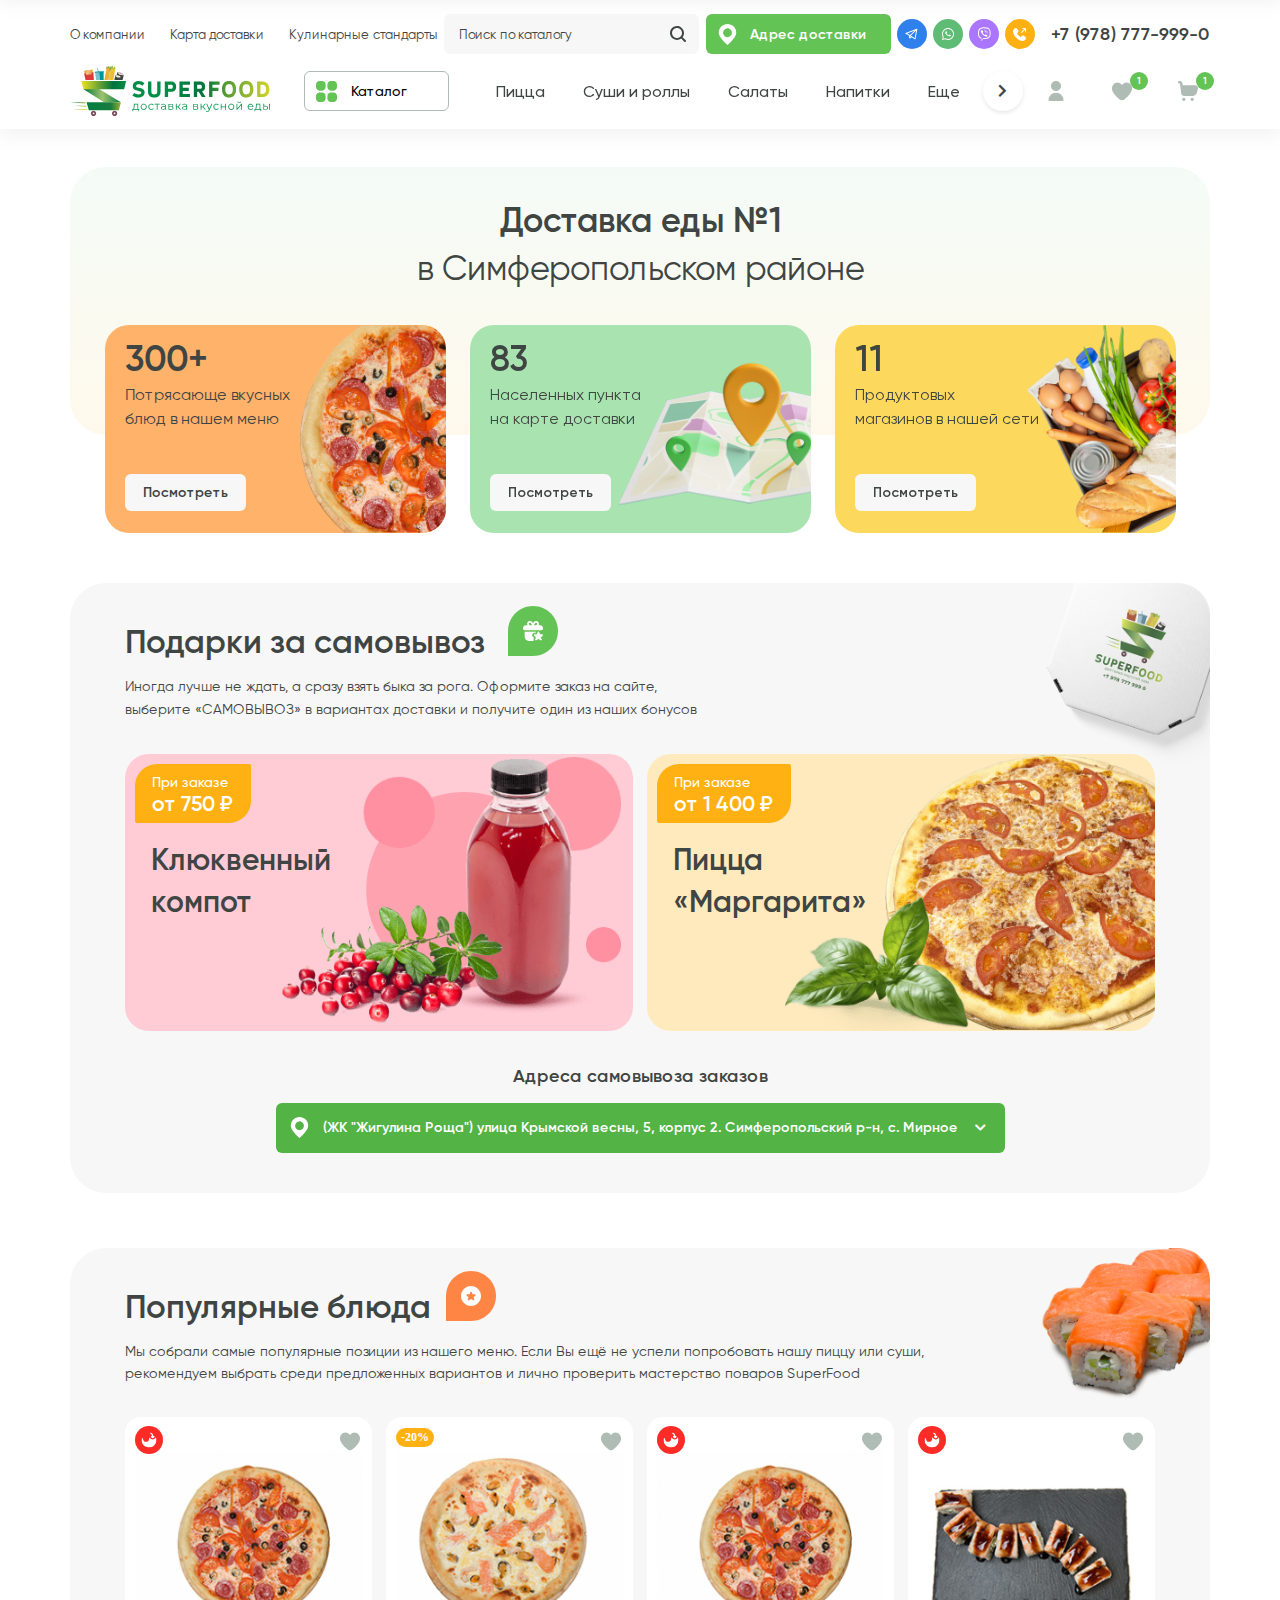
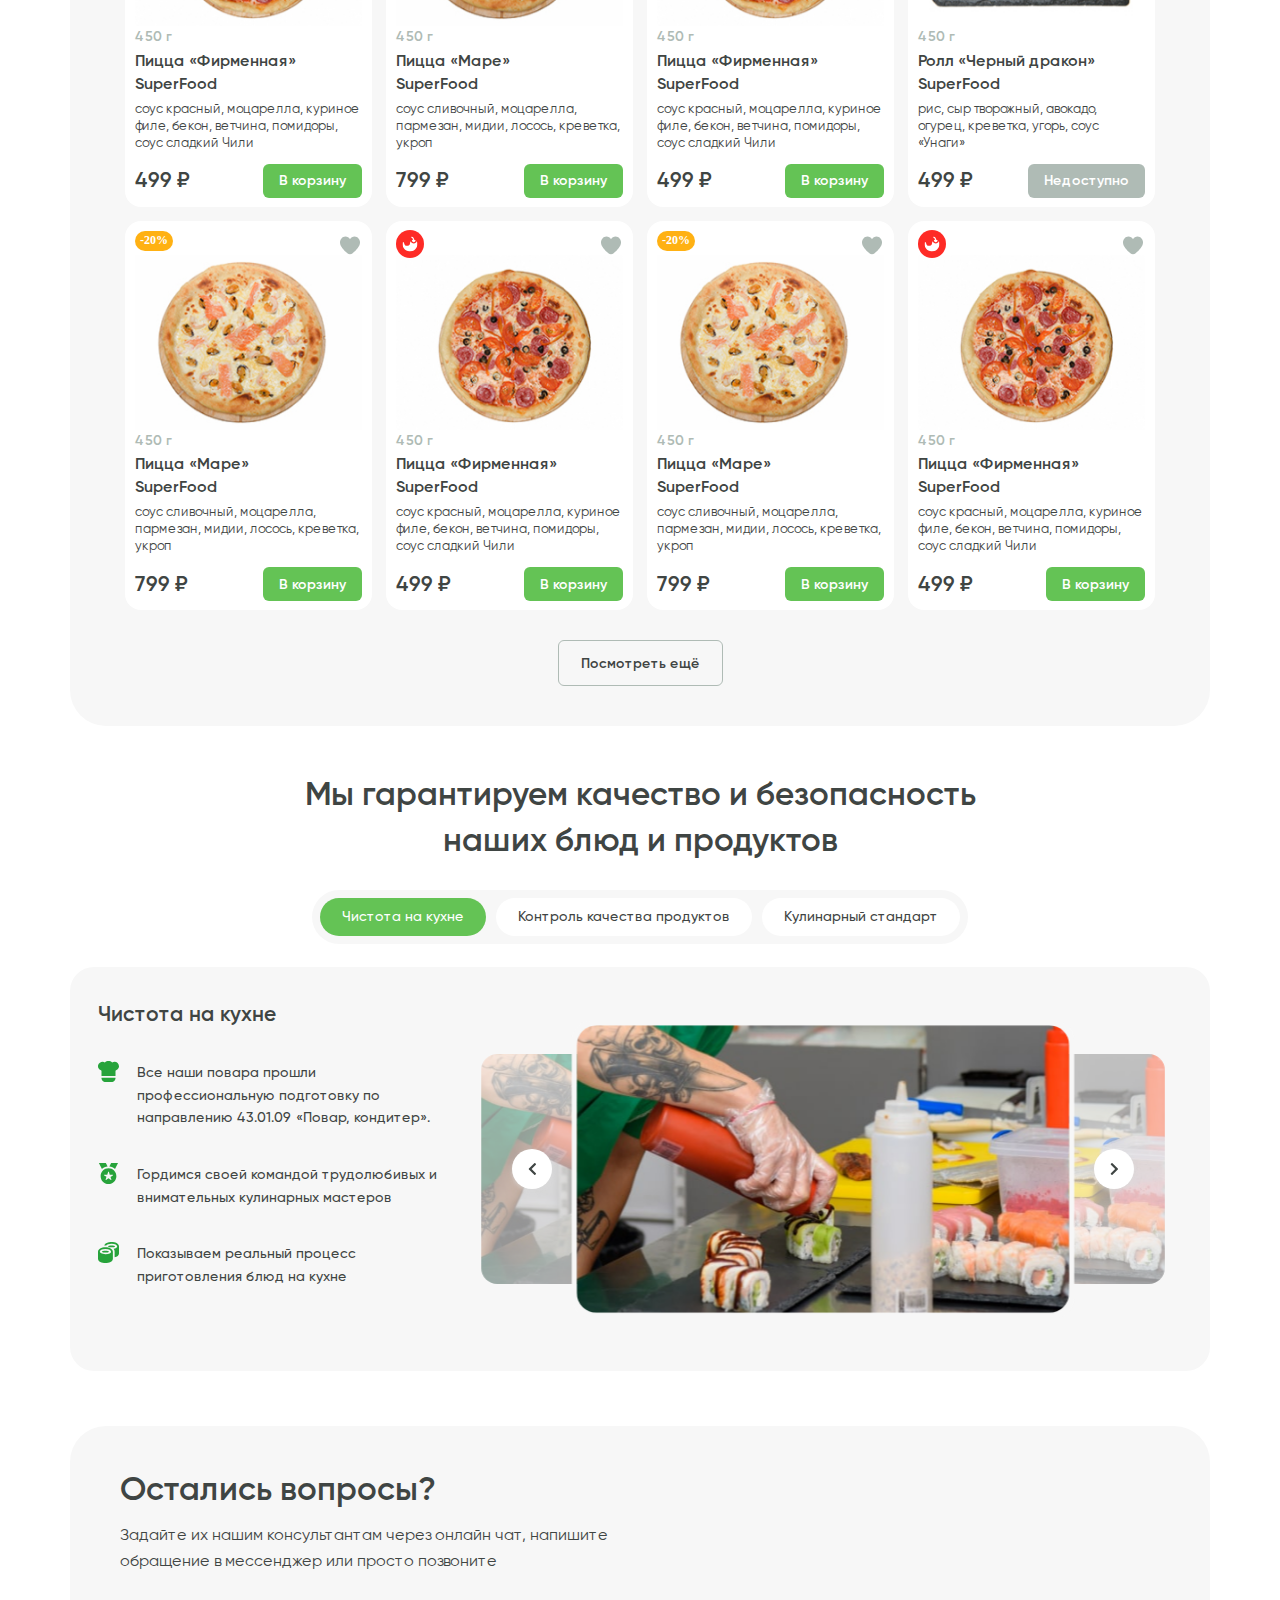
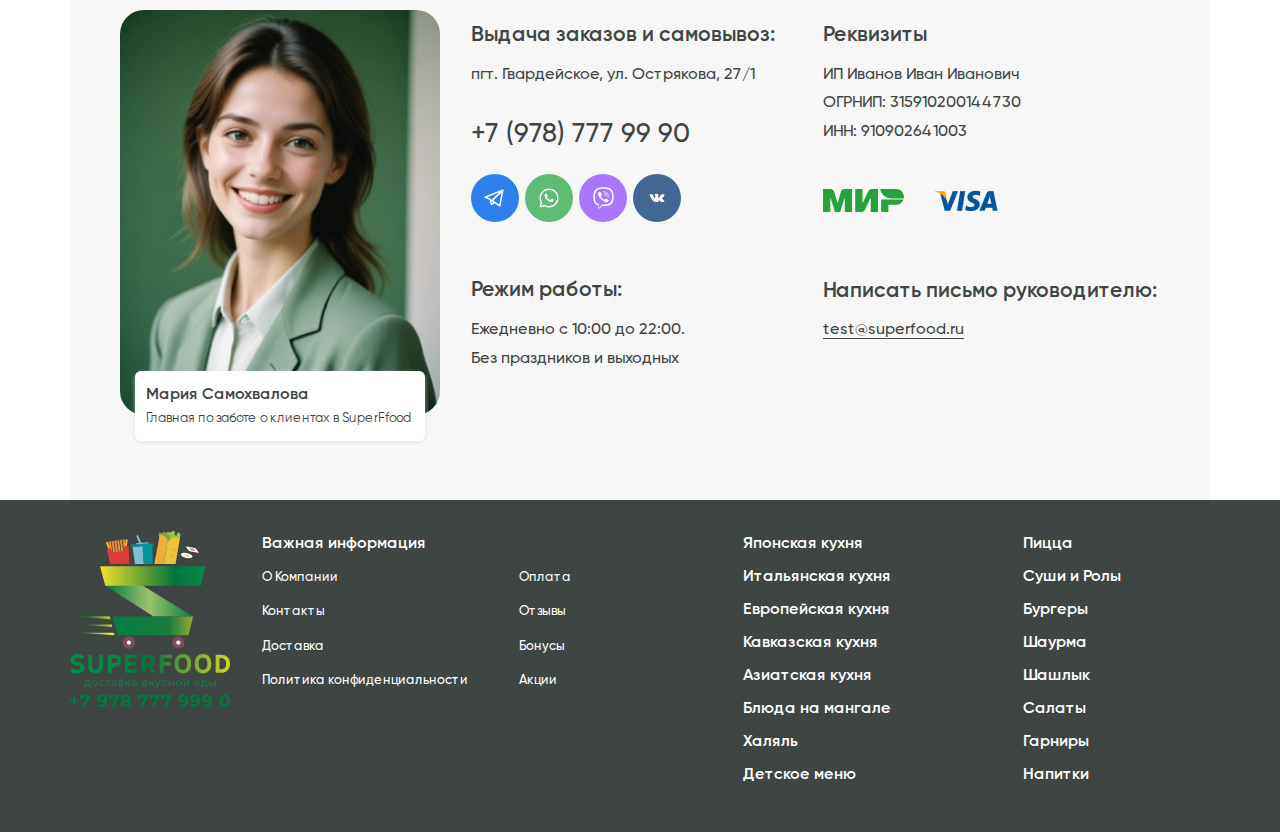
==== commit 572bc46e: "Add files via upload" ====
--- a/index.html
+++ b/index.html
@@ -18,8 +18,8 @@
 	<link rel="stylesheet" href="libs/slick-1.5.9/slick/slick.css" />
 	<link rel="stylesheet" href="libs/slick-1.5.9/slick/slick-theme.css" />
 	<link rel="stylesheet" href="css/fonts.css" />
-	<link rel="stylesheet" href="css/main.css?ver=1.5" />
-	<link rel="stylesheet" href="css/media.css?ver=1.5" />
+	<link rel="stylesheet" href="css/main.css?ver=1.7" />
+	<link rel="stylesheet" href="css/media.css?ver=1.7" />
 </head>
 <body>
 
@@ -58,9 +58,6 @@
 		<header class="header">
 			<div class="container">
 				<div class="header__top">
-					<a href="#" class="logo-mob">
-						<img src="img/logo_mob.svg" alt="alt">
-					</a>
 					<ul class="menu">
 						<li><a href="#">О компании</a></li>
 						<li><a href="#">Карта доставки</a></li>
@@ -114,36 +111,54 @@
 					</a>
 				</div>
 			</div>
-			<div class="menu-mobile">
-				<ul class="navigation">
-					<li><a href="#">Пицца</a></li>
-					<li><a href="#">Суши и роллы</a></li>
-					<li><a href="#">Салаты</a></li>
-					<li><a href="#">Напитки</a></li>
-					<li><a href="#">Еще</a></li>
-					<li><a href="#">Пицца</a></li>
-					<li><a href="#">Суши и роллы</a></li>
-					<li><a href="#">Салаты</a></li>
-					<li><a href="#">Напитки</a></li>
-				</ul>
-				<ul class="menu">
-					<li><a href="#">Главная</a></li>
-					<li><a href="#">О компании</a></li>
-					<li><a href="#">Карта доставки</a></li>
-					<li><a href="#">Кулинарные стандарты</a></li>
-				</ul>
-				<div class="menu-mobile__line">
-					<ul class="list-socials">
-						<li><a href="#" target="_blank"><img src="img/tg.svg" alt="alt"></a></li>
-						<li><a href="#" target="_blank"><img src="img/wp.svg" alt="alt"></a></li>
-						<li><a href="#" target="_blank"><img src="img/vb.svg" alt="alt"></a></li>
-					</ul>
+		</header>
+
+		<header class="header-fixed default">
+			<div class="container">
+				<div class="header-fixed__wrap">
+					<a href="#" class="logo">
+						<img src="img/logo_mob.svg" alt="alt">
+					</a>
+					<a href="#" class="btn-catalog"><img src="img/menu.svg" alt="alt">Каталог</a>
+					<div class="form-search">
+						<form>
+							<input type="text" placeholder="Поиск по каталогу" required="required">
+							<button class="btn-search"></button>
+						</form>
+					</div>
+					<a href="#" class="btn-main btn-main_location"><img src="img/marker.svg" alt="alt">Адрес доставки</a>
+					<a href="#" class="btn-header">
+						<img src="img/user.svg" alt="alt">
+					</a>
+					<a href="#" class="btn-header">
+						<span class="btn-header__value">1</span>
+						<img src="img/heart.svg" alt="alt">
+					</a>
+					<a href="#" class="btn-header">
+						<span class="btn-header__value">1</span>
+						<img src="img/cart.svg" alt="alt">
+					</a>
 					<a href="tel:+79787779990" class="phone-main"><img src="img/call.svg" alt="alt">+7 (978) 777-999-0</a>
-				</div>
-				<a href="#" class="btn-main btn-main_location"><img src="img/marker.svg" alt="alt">Адрес доставки</a>
+					<span class='sandwich'>
+						<span class='sw-topper'></span>
+						<span class='sw-bottom'></span>
+						<span class='sw-footer'></span>
+					</span>
+				</div>
 			</div>
-			<div class="menu-overlay"></div>
 		</header>
+
+		<div class="menu-mobile">
+			<ul class="menu">
+				<li><a href="#">Главная</a></li>
+				<li><a href="#">О компании</a></li>
+				<li><a href="#">Карта доставки</a></li>
+				<li><a href="#">Кулинарные стандарты</a></li>
+			</ul>
+			<a href="#" class="btn-main btn-main_location"><img src="img/marker.svg" alt="alt">Адрес доставки</a>
+			<a href="tel:+79787779990" class="phone-main"><img src="img/call.svg" alt="alt">+7 (978) 777-999-0</a>
+		</div>
+		<div class="menu-overlay"></div>
 
 		<section class="billbord">
 			<div class="container">
@@ -715,7 +730,7 @@
 	<script src="libs/scroll2id/PageScroll2id.min.js"></script>
 	<script src="libs/mask/jquery.maskedinput.js"></script>
 	<script src="libs/jQueryFormStyler-master/jquery.formstyler.min.js"></script>
-	<script src="js/common.js?ver=1.5"></script>
+	<script src="js/common.js?ver=1.7"></script>
 	<!-- Yandex.Metrika counter --><!-- /Yandex.Metrika counter -->
 	<!-- Google Analytics counter --><!-- /Google Analytics counter -->
 </body>
--- a/css/main.css
+++ b/css/main.css
@@ -68,9 +68,6 @@
 	margin: 0;
 	font-weight: normal;
 }
-.wrapper {
-	padding-top: 140px;
-}
 a {
 	text-decoration: none;
 	outline: none;
@@ -101,11 +98,11 @@
 .header {
 	padding-bottom: 13px;
 	box-shadow: 0 8px 15px rgba(217, 217, 217, 0.3);
-	position: fixed;
+	position: relative;
 	top: 0;
 	left: 0;
 	width: 100%;
-	z-index: 1000;
+	z-index: 100;
 	background: #fff;
 }
 .header__top {
@@ -945,7 +942,8 @@
 	border-bottom: 1px #3F4543 solid;
 }
 .link-simple:hover {
-	border-color: transparent;
+	color: #64C355;
+	border-color: #64C355;
 }
 .row_consultation > div:not(:first-child) {
 	padding-top: 13px;
@@ -1077,10 +1075,9 @@
 }
 .breadcrumbs a {
 	color: #3F4543;
-	border-bottom: 1px solid transparent;
 }
 .breadcrumbs a:hover {
-	border-color: #3F4543;
+	color: #64C355;
 }
 .breadcrumbs li::after {
 	content: "/";
@@ -1986,6 +1983,7 @@
 }
 .item-form {
 	margin-bottom: 14px;
+	position: relative;
 }
 .item-form textarea,
 .item-form input {
@@ -2006,6 +2004,14 @@
 	padding-top: 10px;
 	resize: none;
 }
+.item-form__error {
+	font-size: 13px;
+	top: 100%;
+	left: 0;
+	color: red;
+	display: none;
+	position: absolute;
+}
 .row.row_form .row,
 .row.row_form {
 	margin: 0 -7px;
@@ -2193,11 +2199,14 @@
 .documents__item{
 	position: relative;
 	display: block;
+	color: #3f4543;
+}
+.documents__item:hover {
+	color: #64C355;
 }
 .documents__text{
 	font-weight: 600;
 	font-size: 16px;
-	color: #3f4543;
 }
 .documents__img{
 	height: 430px;
@@ -2597,4 +2606,33 @@
 }
 .page-basket .bonus-account {
 	margin-top: 60px;
+}
+.header-fixed {
+	padding: 15px 0;
+	position: fixed;
+	z-index: 1000;
+	left: 0;
+	width: 100%;
+	top: 0;
+	background: #fff;
+	box-shadow: 0 8px 15px rgba(217, 217, 217, 0.3);
+	transition: all 0.5s;
+	transform: translateY(-90px);
+}
+.header-fixed.fixed {
+	transform: translateY(00px);
+}
+.header-fixed__wrap {
+	display: flex;
+	align-items: center;
+	justify-content: space-between;
+}
+.header-fixed .logo img {
+	width: 63px;
+}
+.header-fixed .logo {
+	margin-right: 40px;
+}
+.header-fixed .phone-main {
+	margin-left: 40px;
 }--- a/css/media.css
+++ b/css/media.css
@@ -288,9 +288,6 @@
     }
     .footer__nav_small {
         font-size: 13px;
-    }
-    .wrapper {
-        padding-top: 129px;
     }
     .item-sidebar__head {
         font-size: 16px;
@@ -690,6 +687,12 @@
         bottom: 22%;
         width: 343px;
     }
+    .header-fixed .logo {
+        margin-right: 20px;
+    }
+    .header-fixed .phone-main {
+        margin-left: 20px;
+    }
 }
 /* Large Devices, Wide Screens */
 @media only screen and (max-width : 1200px) {
@@ -872,9 +875,6 @@
     }
     .footer__nav_small {
         grid-template-columns: 1.2fr 0.8fr;
-    }
-    .wrapper {
-        padding-top: 119px;
     }
     .page-catalog .catalog__block {
         padding: 25px 15px;
@@ -985,14 +985,33 @@
 
 /* Medium Devices, Desktops */
 @media only screen and (max-width : 992px) {
-    .header__bottom,
     .header__bottom .btn-catalog,
     .header__bottom .btn-header,
     .header__top .phone-main,
+    .header-fixed__wrap .btn-catalog,
+    .header-fixed__wrap .btn-main.btn-main_location,
+    .header-fixed__wrap .phone-main,
+    .header-fixed__wrap .btn-header,
     .header__top .btn-main.btn-main_location,
     .header__top .menu {
         display: none;
     }
+    .header-fixed .logo img {
+        width: 45px;
+    }
+    .header-fixed .logo {
+        margin-right: 0;
+    }
+    .header-fixed .form-search {
+        margin-top: 0;
+        width: auto;
+        flex: 1;
+        margin: 0 13px;
+        order: initial;
+    }
+    .header-fixed .sandwich {
+        margin: 0;
+    }
     .list-socials img {
         width: 30px;
     }
@@ -1001,9 +1020,9 @@
         flex-wrap: wrap;
     }
     .form-search {
-        margin: 0 13px;
-        width: auto;
-        flex: 1;
+        width: 100%;
+        margin-top: 18px;
+        order: 2;
     }
     .btn-search {
         height: 42px;
@@ -1059,6 +1078,7 @@
         font-size: 13px;
     }
     .sandwich {
+        margin-left: 10px;
         display: flex;
     }
     .list-socials {
@@ -1476,12 +1496,9 @@
         justify-content: center;
         border-radius: 50%;
     }
-    .wrapper {
-        padding-top: 74px;
-    }
     .menu-mobile {
         width: 100%;
-        top: 100%;
+        top: 67px;
         left: 0;
         max-height: 100vh;
         padding: 0px 15px;
@@ -1489,7 +1506,8 @@
         display: none;
         overflow: auto;
         background-color: #fff;
-        position: absolute;
+        position: fixed;
+        z-index: 1000;
       }
       .menu a {
         margin: 0;
@@ -1530,7 +1548,7 @@
         bottom: 0;
         background-color: rgba(0, 0, 0, 0.7);
         position: fixed;
-        z-index: -1;
+        z-index: 999;
     }
     .wrapper {
         overflow: hidden;
@@ -1984,7 +2002,7 @@
     }
     .line-form .item-form {
         margin: 0;
-        margin-bottom: 20px;
+        margin-bottom: 25px;
     }
     .line-form .btn-main {
         height: 50px;
@@ -2147,9 +2165,6 @@
         bottom: 19%;
         width: 327px;
     }
-    .header__top .list-socials {
-        display: none;
-    }
     .logo-mob img {
         width: 45px;
         height: auto;
@@ -2165,8 +2180,19 @@
         margin: 0;
     }
     .phone-main img {
-        width: 26px;
-    }
+        width: 30px;
+    }
+    .header-fixed {
+        padding: 13px 0;
+    }
+    .body-no-scroll {
+        overflow: hidden;
+        position: fixed;
+        width: 100%;
+      }
+      .header-fixed.active {
+        transform: translateY(0);
+      }
 }
 
 /* Small Devices, Tablets */
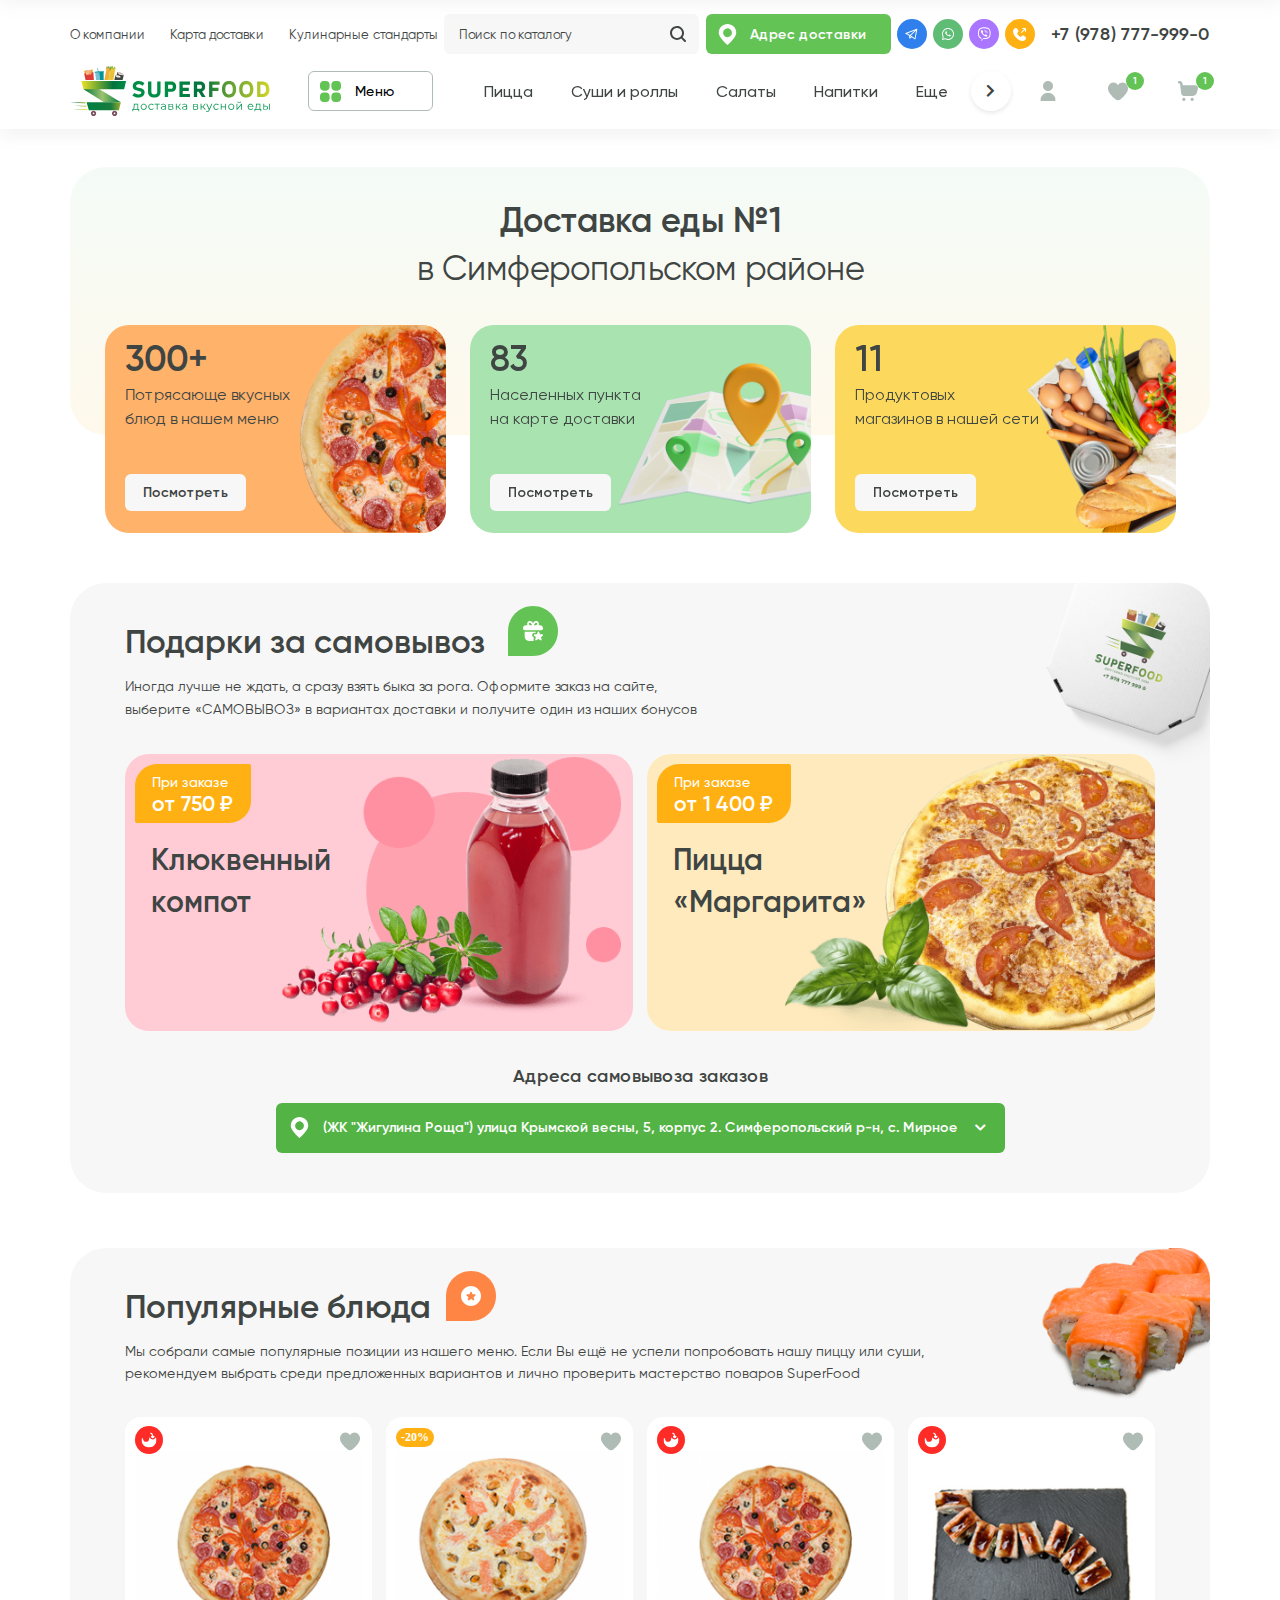
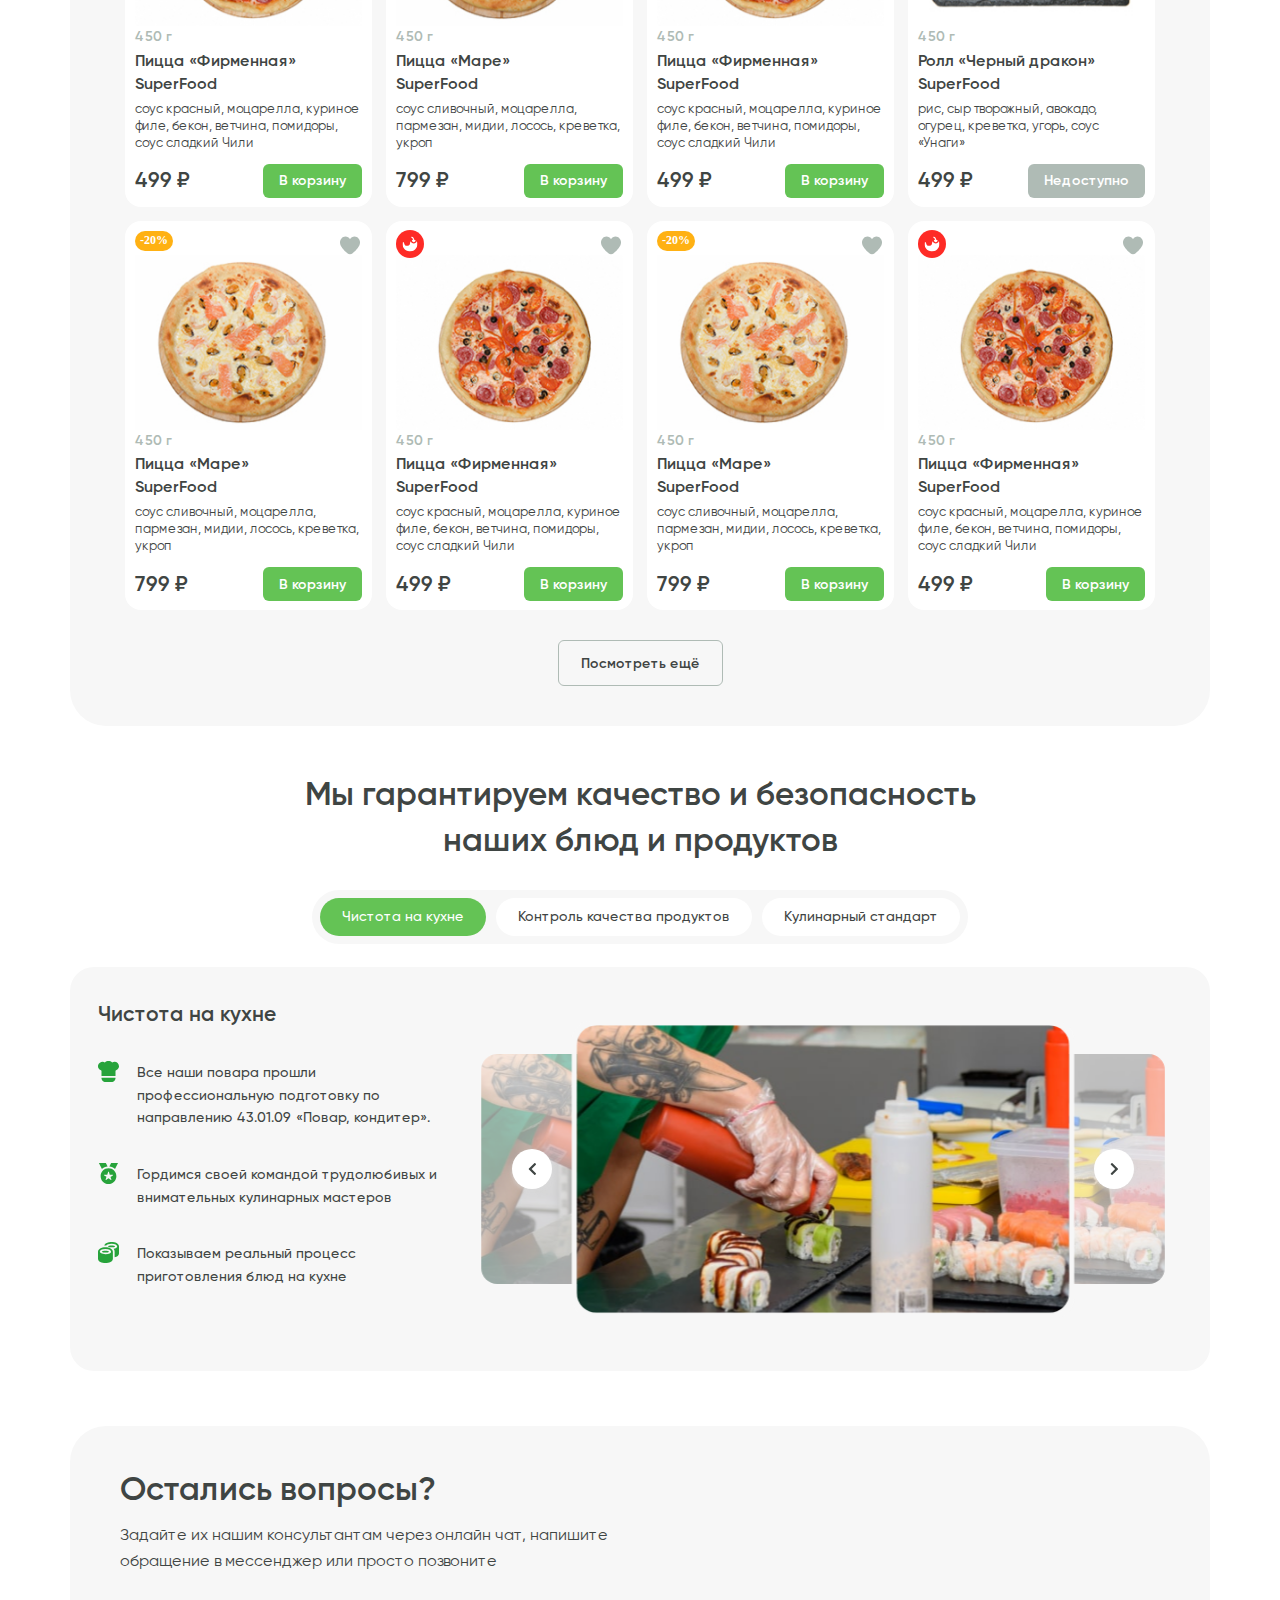
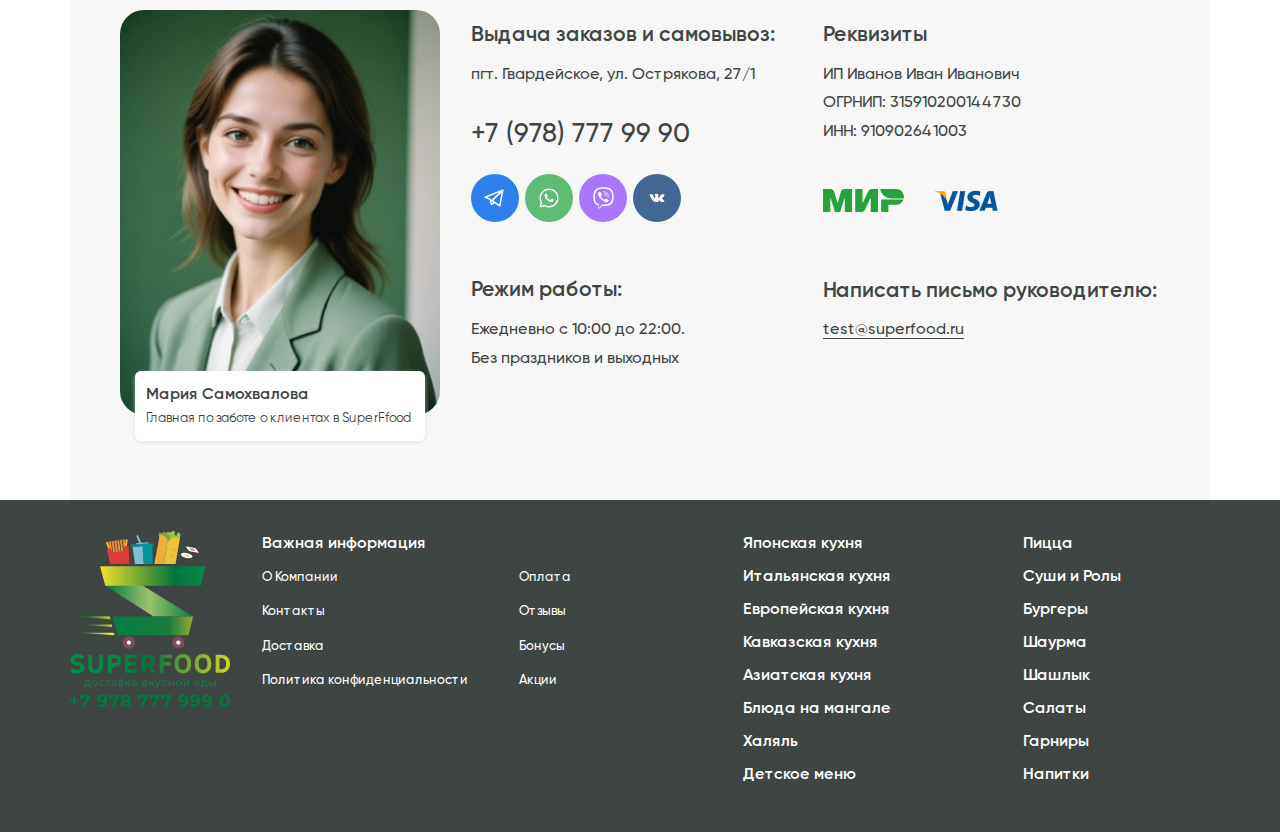
==== commit 439f9e6b: "Add files via upload" ====
--- a/index.html
+++ b/index.html
@@ -18,8 +18,8 @@
 	<link rel="stylesheet" href="libs/slick-1.5.9/slick/slick.css" />
 	<link rel="stylesheet" href="libs/slick-1.5.9/slick/slick-theme.css" />
 	<link rel="stylesheet" href="css/fonts.css" />
-	<link rel="stylesheet" href="css/main.css?ver=1.7" />
-	<link rel="stylesheet" href="css/media.css?ver=1.7" />
+	<link rel="stylesheet" href="css/main.css?ver=1.11" />
+	<link rel="stylesheet" href="css/media.css?ver=1.11" />
 </head>
 <body>
 
@@ -30,7 +30,7 @@
 				<span class="btn-fixed__icon">
 					<img src="img/menu.svg" alt="alt">
 				</span>
-				<span class="btn-fixed__title">Каталог</span>
+				<span class="btn-fixed__title">Меню</span>
 			</a>
 			<a href="#" class="btn-fixed">
 				<span class="btn-fixed__icon">
@@ -86,7 +86,7 @@
 					<a href="#" class="logo">
 						<img src="img/logo.svg" alt="alt">
 					</a>
-					<a href="#" class="btn-catalog"><img src="img/menu.svg" alt="alt">Каталог</a>
+					<a href="#" class="btn-catalog"><img src="img/menu.svg" alt="alt">Меню</a>
 					<ul class="navigation">
 						<li><a href="#">Пицца</a></li>
 						<li><a href="#">Суши и роллы</a></li>
@@ -119,7 +119,7 @@
 					<a href="#" class="logo">
 						<img src="img/logo_mob.svg" alt="alt">
 					</a>
-					<a href="#" class="btn-catalog"><img src="img/menu.svg" alt="alt">Каталог</a>
+					<a href="#" class="btn-catalog"><img src="img/menu.svg" alt="alt">Меню</a>
 					<div class="form-search">
 						<form>
 							<input type="text" placeholder="Поиск по каталогу" required="required">
@@ -151,11 +151,11 @@
 		<div class="menu-mobile">
 			<ul class="menu">
 				<li><a href="#">Главная</a></li>
+				<li><a href="#">Меню</a></li>
 				<li><a href="#">О компании</a></li>
 				<li><a href="#">Карта доставки</a></li>
 				<li><a href="#">Кулинарные стандарты</a></li>
 			</ul>
-			<a href="#" class="btn-main btn-main_location"><img src="img/marker.svg" alt="alt">Адрес доставки</a>
 			<a href="tel:+79787779990" class="phone-main"><img src="img/call.svg" alt="alt">+7 (978) 777-999-0</a>
 		</div>
 		<div class="menu-overlay"></div>
@@ -730,7 +730,7 @@
 	<script src="libs/scroll2id/PageScroll2id.min.js"></script>
 	<script src="libs/mask/jquery.maskedinput.js"></script>
 	<script src="libs/jQueryFormStyler-master/jquery.formstyler.min.js"></script>
-	<script src="js/common.js?ver=1.7"></script>
+	<script src="js/common.js?ver=1.11"></script>
 	<!-- Yandex.Metrika counter --><!-- /Yandex.Metrika counter -->
 	<!-- Google Analytics counter --><!-- /Google Analytics counter -->
 </body>
--- a/css/main.css
+++ b/css/main.css
@@ -172,6 +172,7 @@
 	align-items: center;
 	justify-content: center;
 	text-align: center;
+	cursor: pointer;
 }
 .btn-main:hover {
 	background: #3da12d;
@@ -212,7 +213,7 @@
 .btn-catalog {
 	padding: 0 13px;
 	height: 42px;
-	min-width: 164px;
+	min-width: 138px;
 	color: #000;
 	border: 1px solid #AFBBB5;
 	border-radius: 6px;
--- a/css/media.css
+++ b/css/media.css
@@ -20,7 +20,7 @@
     .btn-catalog {
         padding: 0 11px;
         height: 40px;
-        min-width: 145px;
+        min-width: 125px;
     }
     .btn-catalog img {
         margin-right: 14px;
@@ -751,7 +751,7 @@
     .btn-catalog {
         padding: 0 9px;
         height: 38px;
-        min-width: 118px;
+        min-width: 100px;
     }
     .btn-catalog img {
         margin-right: 12px;
